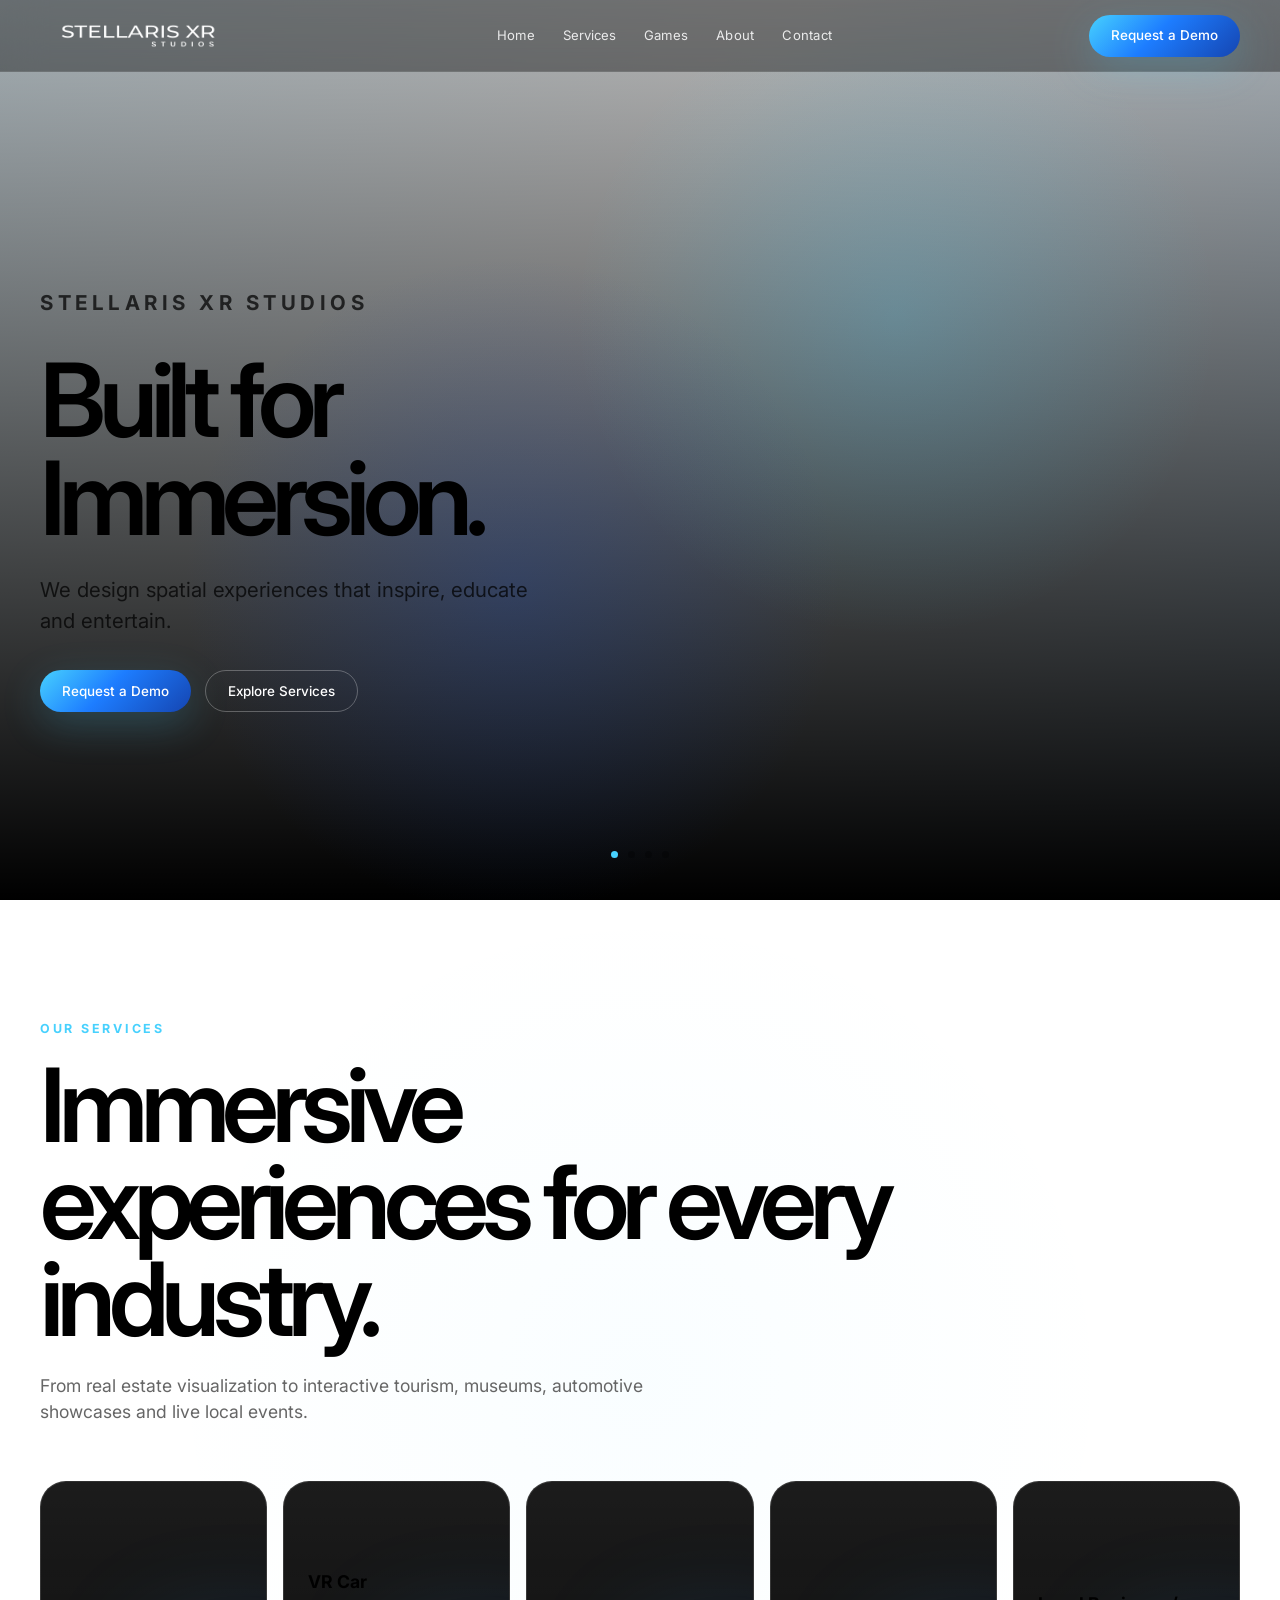
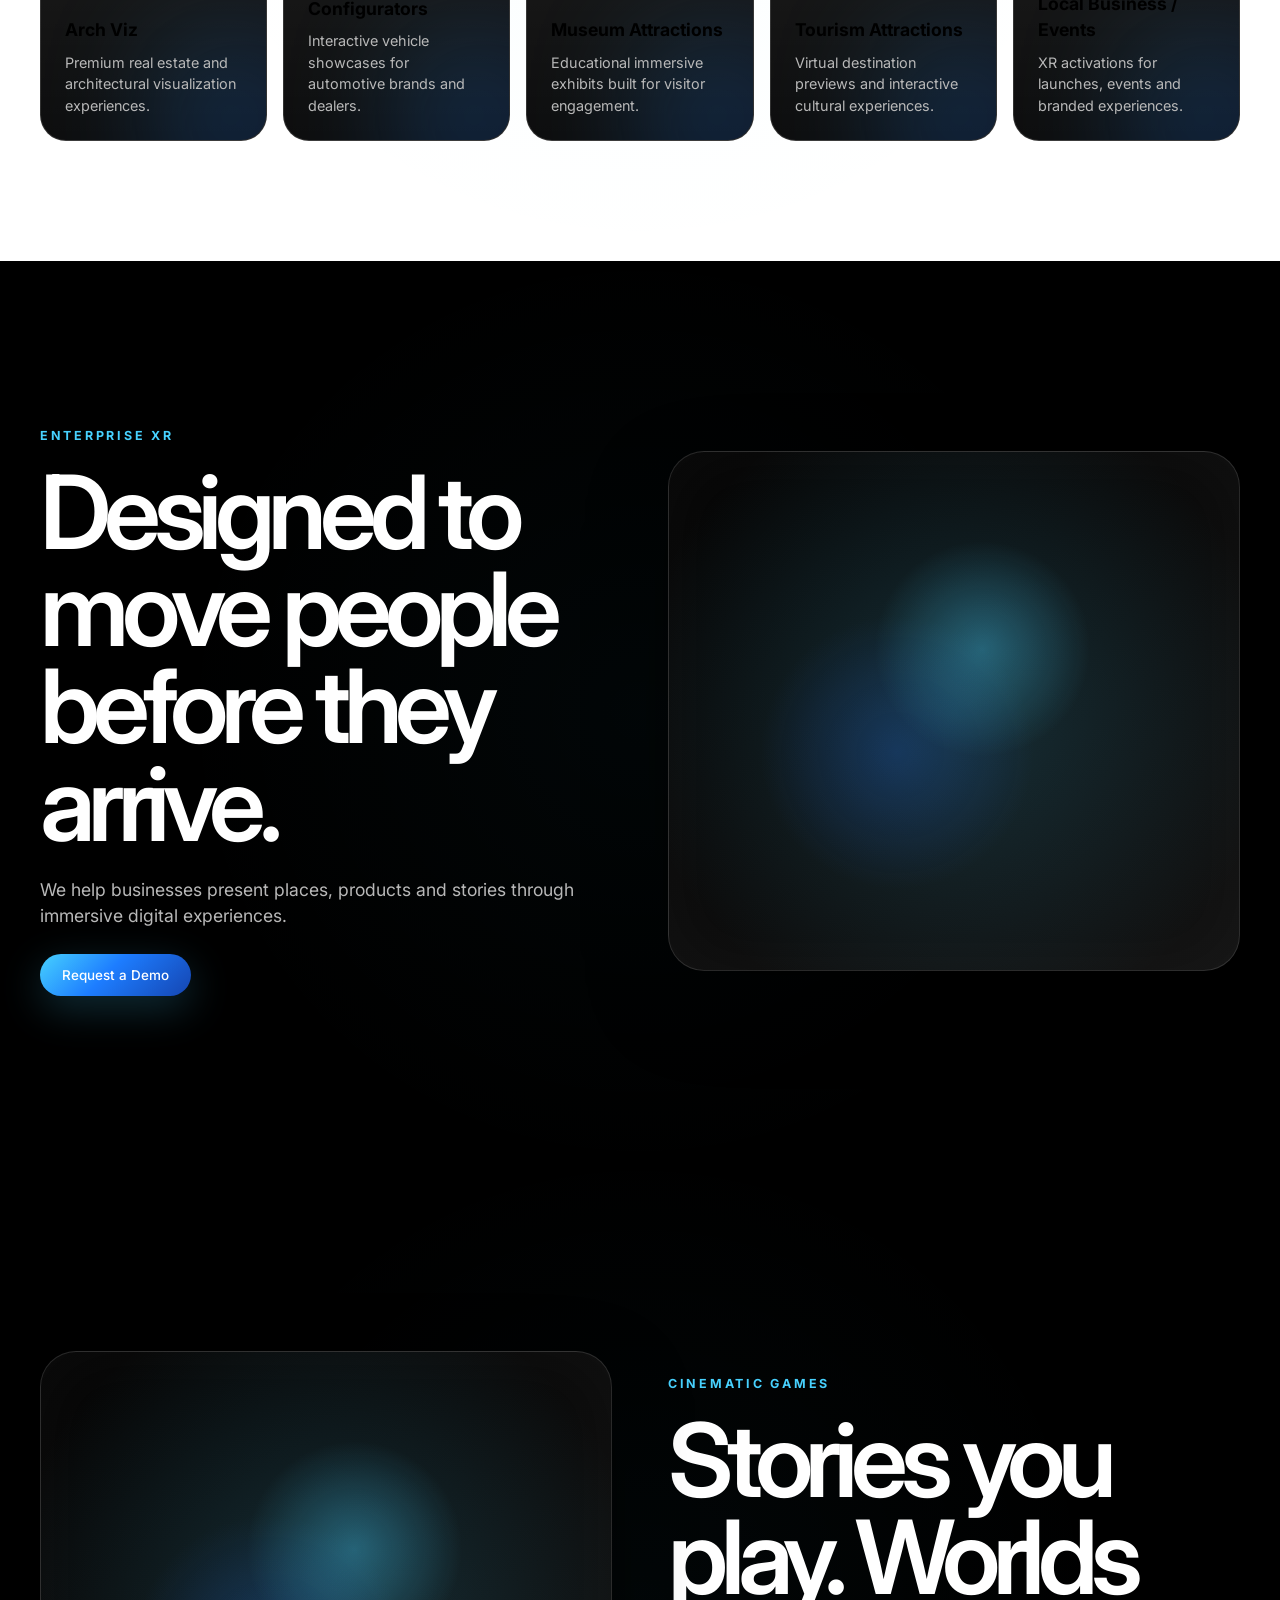
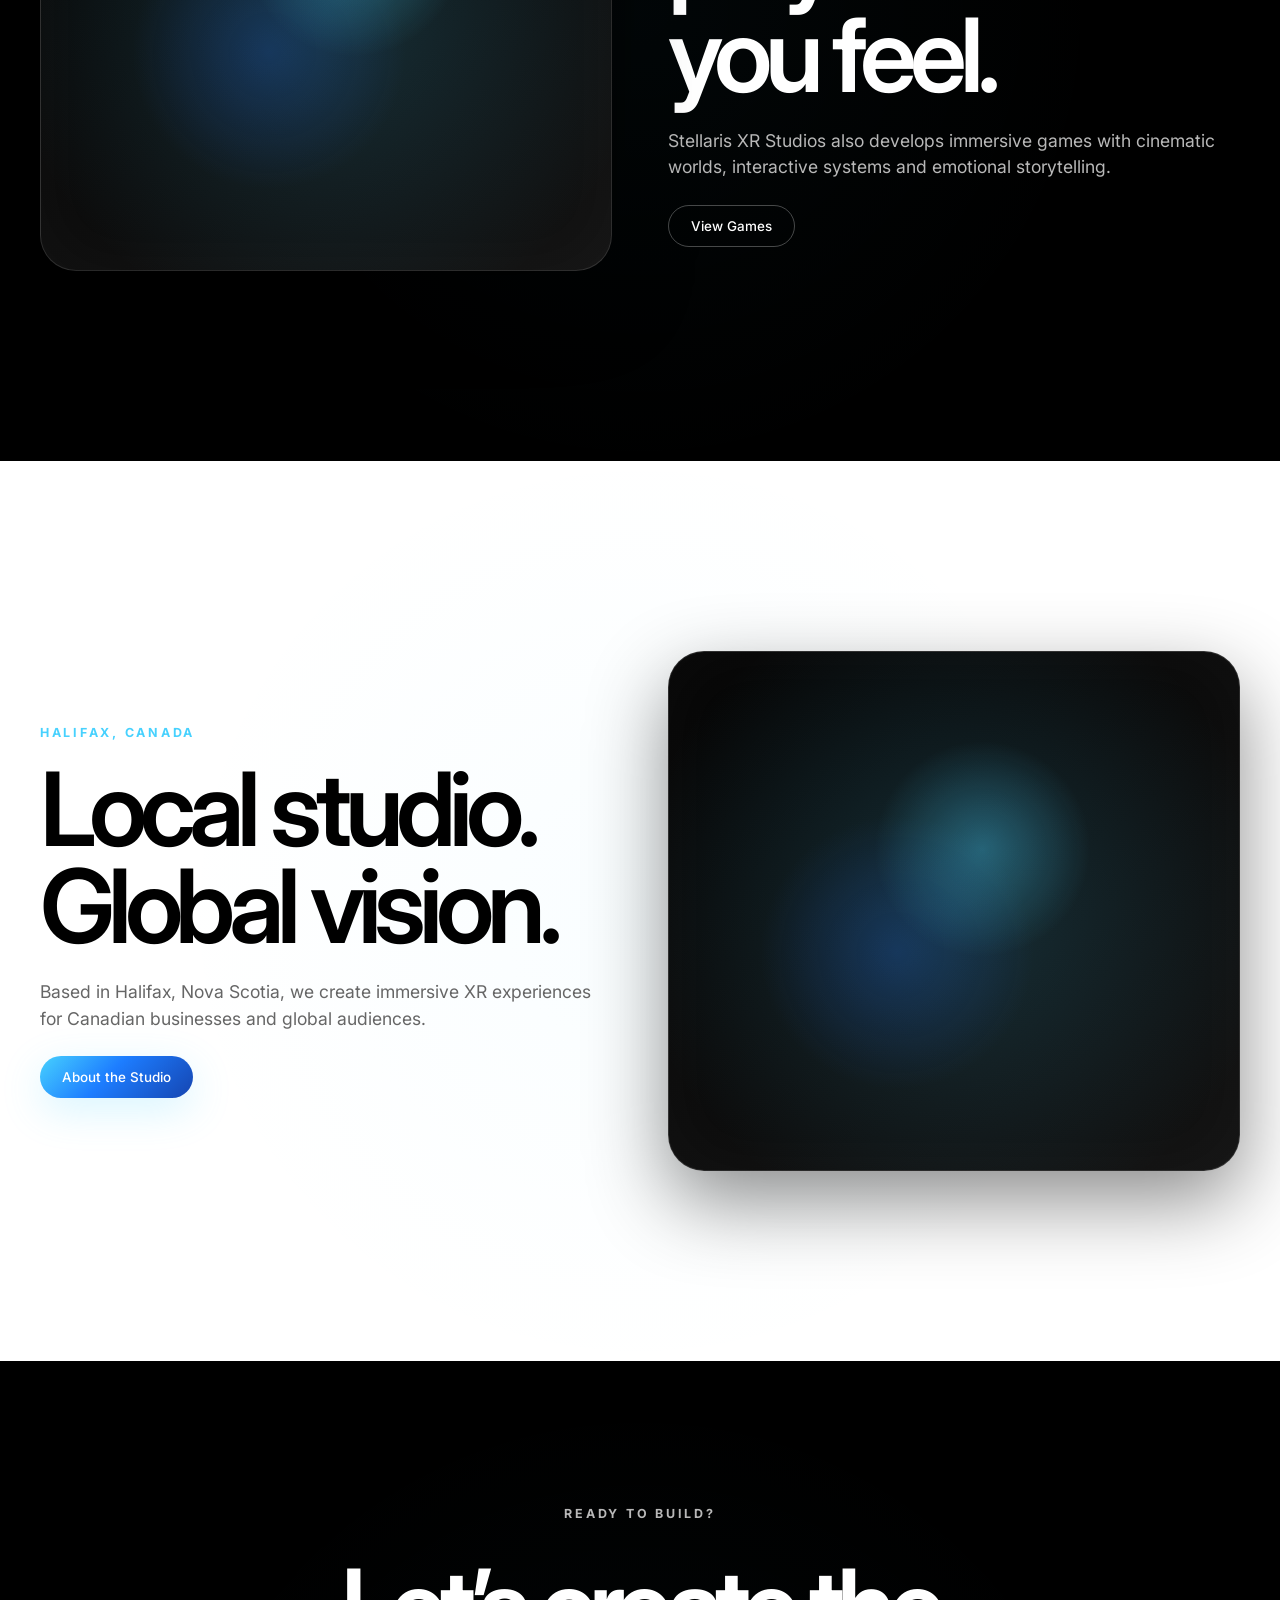
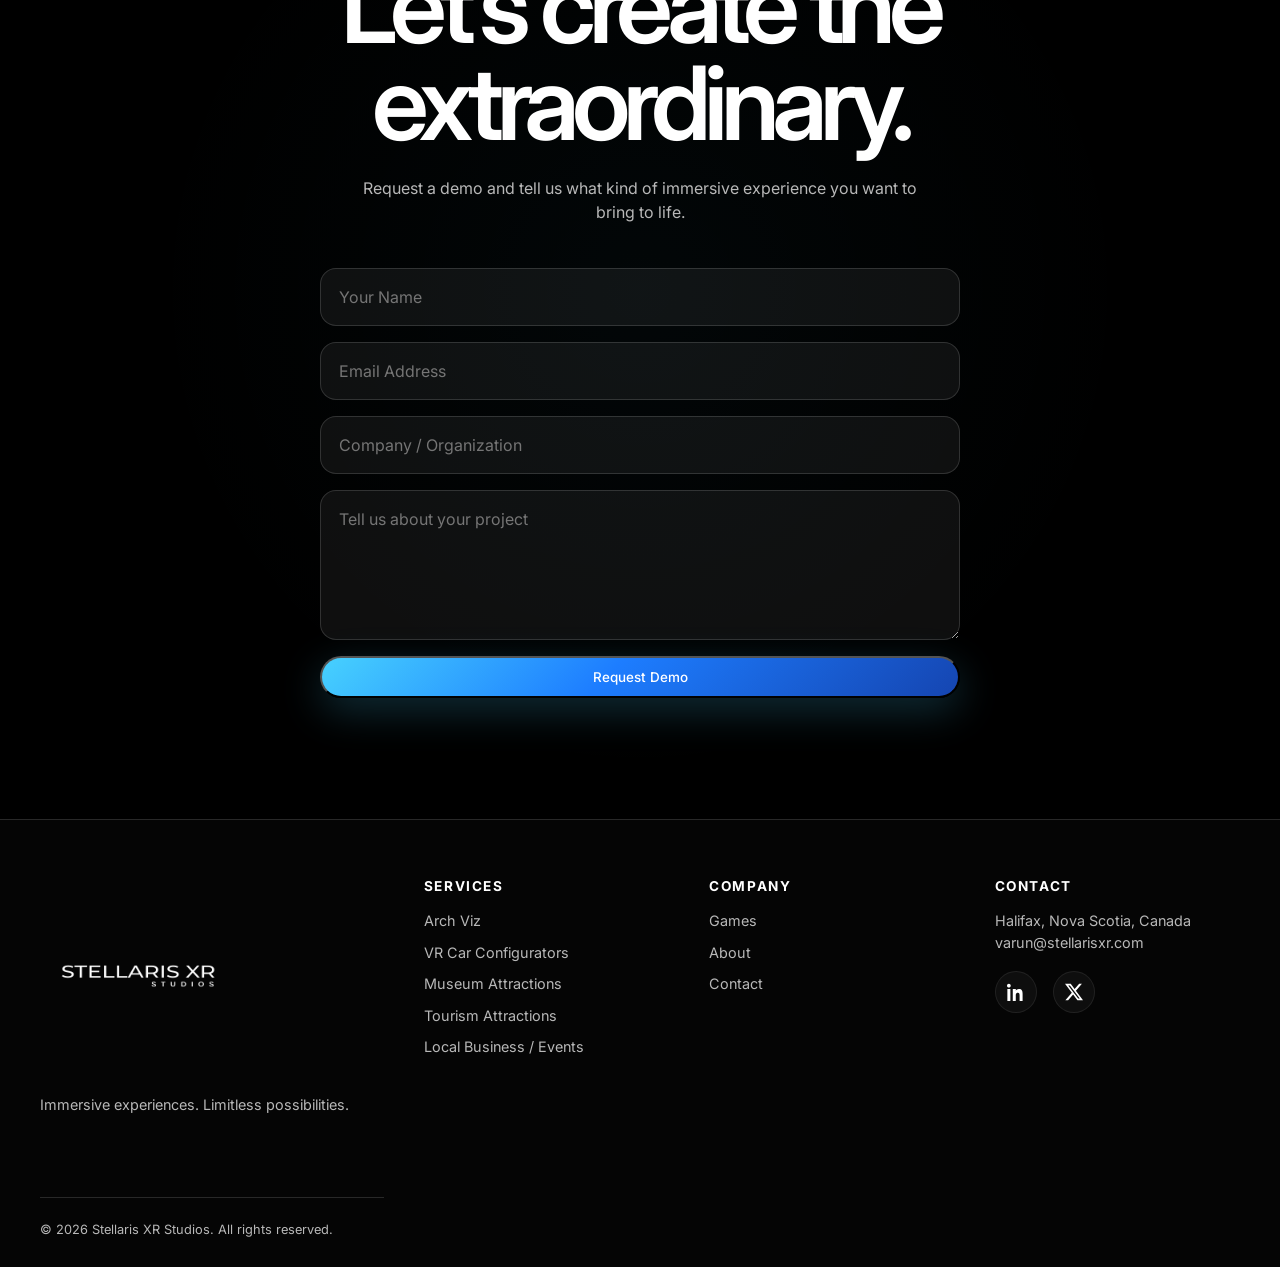
==== index.html @ 23b5d188 "fix fotter and add images" ====
<!DOCTYPE html>
<html lang="en">

<head>
    <meta charset="UTF-8" />
    <meta name="viewport" content="width=device-width, initial-scale=1.0" />

    <!-- PRIMARY SEO -->
    <title>Stellaris XR Studios | XR, VR Apps & Games in Halifax, Canada</title>

    <meta name="description"
        content="Stellaris XR Studios creates premium XR experiences, VR apps, immersive business solutions and cinematic games from Halifax, Nova Scotia, Canada." />

    <meta name="keywords"
        content="XR Studio Halifax, VR Development Canada, Arch Viz Halifax, VR Car Configurator, Museum XR, Tourism VR, Immersive Experiences Canada, Game Studio Halifax" />

    <meta name="author" content="Stellaris XR Studios" />
    <meta name="robots" content="index, follow" />
    <meta name="theme-color" content="#000000" />

    <!-- CANONICAL -->
    <link rel="canonical" href="https://stellarisxr.com/" />

    <!-- FAVICONS -->
    <link rel="icon" type="image/png" href="assets/favicon.png" />
    <link rel="apple-touch-icon" href="assets/apple-touch-icon.png" />

    <!-- OPEN GRAPH -->
    <meta property="og:type" content="website" />
    <meta property="og:title" content="Stellaris XR Studios" />
    <meta property="og:description"
        content="Immersive XR experiences, VR applications and cinematic games from Halifax, Canada." />
    <meta property="og:url" content="https://stellarisxr.com/" />
    <meta property="og:image" content="https://stellarisxr.com/assets/og-image.jpg" />

    <!-- TWITTER -->
    <meta name="twitter:card" content="summary_large_image" />
    <meta name="twitter:title" content="Stellaris XR Studios" />
    <meta name="twitter:description" content="Premium XR experiences, immersive business solutions and games." />
    <meta name="twitter:image" content="https://stellarisxr.com/assets/og-image.jpg" />

    <!-- PERFORMANCE -->
    <link rel="preconnect" href="https://fonts.googleapis.com" />
    <link rel="preconnect" href="https://fonts.gstatic.com" crossorigin />

    <!-- FONT -->
    <link href="https://fonts.googleapis.com/css2?family=Inter:wght@300;400;500;600;700&display=swap"
        rel="stylesheet" />

    <!-- CSS -->
    <link rel="stylesheet" href="styles.css" />

    <!-- STRUCTURED DATA -->
    <script type="application/ld+json">
  {
    "@context": "https://schema.org",
    "@type": "Organization",
    "name": "Stellaris XR Studios",
    "url": "https://stellarisxr.com",
    "logo": "https://stellarisxr.com/assets/logo-white.png",
    "description": "XR studio creating immersive VR experiences, business applications and games.",
    "address": {
      "@type": "PostalAddress",
      "addressLocality": "Halifax",
      "addressRegion": "Nova Scotia",
      "addressCountry": "Canada"
    },
    "sameAs": [
      "https://www.linkedin.com/",
      "https://www.instagram.com/",
      "https://twitter.com/"
    ]
  }
  </script>
</head>

<body>

    <div class="preloader">

        <div class="preloader-logo">
            <img src="assets/sxr-mark-gradient.png" alt="Stellaris XR Studios" loading="lazy" />
        </div>

    </div>

    <header class="site-header">
        <nav class="nav">
            <a href="index.html" class="logo">
                <img src="assets/stellaris-wordmark-white.png" alt="Stellaris XR Studios Logo" loading="lazy" />
            </a>

            <div class="nav-links">
                <a href="index.html">Home</a>

                <div class="dropdown">
                    <button class="dropdown-toggle">Services</button>
                    <div class="dropdown-menu">
                        <a href="arch-viz.html">Arch Viz</a>
                        <a href="vr-car-configurators.html">VR Car Configurators</a>
                        <a href="museum-attractions.html">Museum Attractions</a>
                        <a href="tourism-attractions.html">Tourism Attractions</a>
                        <a href="local-business-events.html">Local Business / Events</a>
                    </div>
                </div>

                <a href="games.html">Games</a>
                <a href="about.html">About</a>
                <a href="contact.html">Contact</a>
            </div>

            <a href="contact.html" class="nav-cta">Request a Demo</a>

            <button class="mobile-menu-button">☰</button>
        </nav>
    </header>

    <div class="mobile-menu">

        <button class="mobile-close">×</button>

        <a href="index.html">Home</a>
        <a href="arch-viz.html">Arch Viz</a>
        <a href="vr-car-configurators.html">VR Car Configurators</a>
        <a href="museum-attractions.html">Museum Attractions</a>
        <a href="tourism-attractions.html">Tourism Attractions</a>
        <a href="local-business-events.html">Local Business / Events</a>
        <a href="games.html">Games</a>
        <a href="about.html">About</a>
        <a href="contact.html">Contact</a>

    </div>


    <main>

        <section class="hero">
            <div class="hero-bg"></div>

            <div class="hero-content">
                <p class="eyebrow">Stellaris XR Studios</p>
                <h1 class="hero-title">Built for<br>Immersion.</h1>
                <p class="hero-text">
                    We design spatial experiences that inspire, educate and entertain.
                </p>

                <div class="hero-actions">
                    <a href="contact.html" class="btn-primary">Request a Demo</a>
                    <a href="#services" class="btn-secondary">Explore Services</a>
                </div>
            </div>

            <div class="showcase-dots">
                <span class="active"></span>
                <span></span>
                <span></span>
                <span></span>
            </div>
        </section>

        <section id="services" class="section light">
            <div class="section-inner fade-in">
                <p class="eyebrow">Our Services</p>
                <h2 class="section-title">Immersive experiences for every industry.</h2>
                <p class="section-subtitle">
                    From real estate visualization to interactive tourism, museums, automotive showcases and live local
                    events.
                </p>

                <div class="services-grid">
                    <a href="arch-viz.html" class="service-card">
                        <h3>Arch Viz</h3>
                        <p>Premium real estate and architectural visualization experiences.</p>
                    </a>

                    <a href="vr-car-configurators.html" class="service-card">
                        <h3>VR Car Configurators</h3>
                        <p>Interactive vehicle showcases for automotive brands and dealers.</p>
                    </a>

                    <a href="museum-attractions.html" class="service-card">
                        <h3>Museum Attractions</h3>
                        <p>Educational immersive exhibits built for visitor engagement.</p>
                    </a>

                    <a href="tourism-attractions.html" class="service-card">
                        <h3>Tourism Attractions</h3>
                        <p>Virtual destination previews and interactive cultural experiences.</p>
                    </a>

                    <a href="local-business-events.html" class="service-card">
                        <h3>Local Business / Events</h3>
                        <p>XR activations for launches, events and branded experiences.</p>
                    </a>
                </div>
            </div>
        </section>

        <section class="section dark">
            <div class="section-inner feature-panel fade-in">
                <div>
                    <p class="eyebrow">Enterprise XR</p>
                    <h2 class="section-title">Designed to move people before they arrive.</h2>
                    <p class="section-subtitle">
                        We help businesses present places, products and stories through immersive digital experiences.
                    </p>
                    <br />
                    <a href="contact.html" class="btn-primary">Request a Demo</a>
                </div>

                <div class="visual-card"></div>
            </div>
        </section>

        <section class="section dark games-section">
            <div class="section-inner feature-panel fade-in">
                <div class="visual-card"></div>

                <div>
                    <p class="eyebrow">Cinematic Games</p>
                    <h2 class="section-title">Stories you play. Worlds you feel.</h2>
                    <p class="section-subtitle">
                        Stellaris XR Studios also develops immersive games with cinematic worlds, interactive systems
                        and emotional storytelling.
                    </p>
                    <br />
                    <a href="games.html" class="btn-secondary">View Games</a>
                </div>
            </div>
        </section>

        <section class="section light">
            <div class="section-inner feature-panel fade-in">
                <div>
                    <p class="eyebrow">Halifax, Canada</p>
                    <h2 class="section-title">Local studio. Global vision.</h2>
                    <p class="section-subtitle">
                        Based in Halifax, Nova Scotia, we create immersive XR experiences for Canadian businesses and
                        global audiences.
                    </p>
                    <br />
                    <a href="about.html" class="btn-primary">About the Studio</a>
                </div>

                <div class="visual-card"></div>
            </div>
        </section>

        <section class="section dark cta-section">
            <div class="section-inner fade-in">
                <p class="eyebrow">Ready to build?</p>
                <h2 class="section-title">Let’s create the extraordinary.</h2>
                <p>
                    Request a demo and tell us what kind of immersive experience you want to bring to life.
                </p>

                <form class="contact-form">
                    <input type="text" name="name" autocomplete="name" placeholder="Your Name" required />
                    <input type="email" name="email" autocomplete="email" placeholder="Email Address" required />
                    <input type="text" name="company" autocomplete="organization"
                        placeholder="Company / Organization" />

                    <input type="hidden" name="service" value="Homepage Demo Request" />

                    <textarea name="message" placeholder="Tell us about your project" required></textarea>

                    <input type="text" name="website" tabindex="-1" autocomplete="off" style="display:none;" />

                    <button type="submit" class="btn-primary">Request Demo</button>
                </form>
            </div>
        </section>

    </main>

    <footer class="footer">
        <div class="footer-inner">
            <div>
                <img src="assets/stellaris-wordmark-white.png" alt="Stellaris XR Studios" loading="lazy" />
                <p>Immersive experiences. Limitless possibilities.</p>
            </div>

            <div>
                <h4>Services</h4>
                <div class="footer-links">
                    <a href="arch-viz.html">Arch Viz</a>
                    <a href="vr-car-configurators.html">VR Car Configurators</a>
                    <a href="museum-attractions.html">Museum Attractions</a>
                    <a href="tourism-attractions.html">Tourism Attractions</a>
                    <a href="local-business-events.html">Local Business / Events</a>
                </div>
            </div>

            <div>
                <h4>Company</h4>
                <div class="footer-links">
                    <a href="games.html">Games</a>
                    <a href="about.html">About</a>
                    <a href="contact.html">Contact</a>
                </div>
            </div>

            <div>
                <h4>Contact</h4>
                <p>Halifax, Nova Scotia, Canada</p>
                <p>varun@stellarisxr.com</p>
                <div class="social-links">

                    <a href="https://www.linkedin.com/company/stellaris-xr-studios/" target="_blank"
                        rel="noopener noreferrer" aria-label="LinkedIn">

                        <svg xmlns="http://www.w3.org/2000/svg" width="20" height="20" viewBox="0 0 24 24"
                            fill="currentColor">
                            <path
                                d="M4.98 3.5C4.98 4.88 3.86 6 2.48 6S0 4.88 0 3.5 1.12 1 2.5 1 5 2.12 5 3.5zM.5 8h4V24h-4V8zm7.5 0h3.8v2.2h.1c.5-1 1.8-2.2 3.9-2.2 4.2 0 5 2.8 5 6.4V24h-4v-7.1c0-1.7 0-3.9-2.4-3.9s-2.7 1.9-2.7 3.8V24h-4V8z" />
                        </svg>

                    </a>

                    <a href="https://x.com/StellarisXR" target="_blank" rel="noopener noreferrer"
                        aria-label="Twitter X">

                        <svg xmlns="http://www.w3.org/2000/svg" width="20" height="20" viewBox="0 0 24 24"
                            fill="currentColor">
                            <path
                                d="M18.901 1.153h3.68l-8.04 9.19L24 22.847h-7.406l-5.8-7.584-6.64 7.584H.474l8.6-9.83L0 1.153h7.594l5.243 6.932L18.901 1.153zm-1.292 19.39h2.039L6.486 3.348H4.298L17.609 20.544z" />
                        </svg>

                    </a>

                </div>
            </div>

            <div class="footer-bottom">
                © 2026 Stellaris XR Studios. All rights reserved.
            </div>
    </footer>

    <script src="script.js"></script>
</body>

</html>
---- styles.css ----
:root {
    --black: #000000;
    --white: #ffffff;
    --cyan: #47d1fe;
    --blue: #1545b1;
    --text-dark: #111111;
    --text-light: #f5f5f5;
    --muted-dark: #666666;
    --muted-light: #b8b8b8;
    --glass-dark: rgba(0, 0, 0, 0.42);
    --glass-light: rgba(255, 255, 255, 0.72);
    --border-dark: rgba(255, 255, 255, 0.14);
    --border-light: rgba(0, 0, 0, 0.12);
    --gradient: linear-gradient(135deg, #47d1fe 0%, #1d7dff 45%, #1545b1 100%);
    --max-width: 1200px;
    --nav-height: 72px;
    --ease: cubic-bezier(0.22, 1, 0.36, 1);
}

* {
    box-sizing: border-box;
    margin: 0;
    padding: 0;
}

html {
    scroll-behavior: smooth;
}

body {
    font-family: Inter, -apple-system, BlinkMacSystemFont, "Segoe UI", sans-serif;
    background: var(--black);
    color: var(--white);
    line-height: 1.5;
    overflow-x: hidden;
}

img,
video {
    max-width: 100%;
    display: block;
}

a {
    color: inherit;
    text-decoration: none;
}

button,
input,
textarea {
    font: inherit;
}

.site-header {
    position: fixed;
    inset: 0 0 auto 0;
    height: var(--nav-height);
    z-index: 1000;
    display: flex;
    align-items: center;
    backdrop-filter: blur(20px);
    background: rgba(0, 0, 0, 0.38);
    border-bottom: 1px solid rgba(255, 255, 255, 0.08);
    color: #ffffff;
}

.nav {
    width: min(100% - 48px, var(--max-width));
    margin: 0 auto;
    display: flex;
    align-items: center;
    justify-content: space-between;
}

.logo img {
    height: 200px;
    width: auto;
}

.nav-links {
    display: flex;
    align-items: center;
    gap: 28px;
    font-size: 0.82rem;
    letter-spacing: 0.02em;
}

.nav-links a,
.dropdown-toggle {
    opacity: 0.86;
    transition: opacity 0.25s var(--ease), color 0.25s var(--ease);
}

.nav-links a:hover,
.dropdown-toggle:hover {
    opacity: 1;
    color: var(--cyan);
}

.dropdown {
    position: relative;
}

.dropdown-toggle {
    background: none;
    border: 0;
    color: inherit;
    cursor: pointer;
}

.dropdown-menu {
    position: absolute;
    top: calc(100% + 10px);
    left: 50%;
    transform: translateX(-50%) translateY(8px);
    width: 240px;
    padding: 14px;
    border-radius: 18px;
    background: rgba(10, 10, 10, 0.82);
    border: 1px solid var(--border-dark);
    backdrop-filter: blur(24px);
    opacity: 0;
    pointer-events: none;
    transition: all 0.25s var(--ease);
    z-index: 1000;
}

.dropdown::after {
    content: "";
    position: absolute;
    left: 0;
    top: 100%;
    width: 100%;
    height: 18px;
}

.dropdown:hover .dropdown-menu {
    opacity: 1;
    pointer-events: auto;
    transform: translateX(-50%) translateY(0);
}

.dropdown-menu a {
    display: block;
    padding: 11px 12px;
    border-radius: 12px;
    color: var(--text-light);
}

.dropdown-menu a:hover {
    background: rgba(71, 209, 254, 0.12);
}

.nav-cta,
.btn-primary,
.btn-secondary {
    display: inline-flex;
    align-items: center;
    justify-content: center;
    min-height: 42px;
    padding: 0 22px;
    border-radius: 999px;
    font-size: 0.84rem;
    font-weight: 500;
    transition: transform 0.25s var(--ease), background 0.25s var(--ease);
}

.nav-cta,
.btn-primary {
    background: var(--gradient);
    color: var(--white);
    box-shadow: 0 12px 40px rgba(71, 209, 254, 0.22);
}

.btn-secondary {
    color: var(--white);
    border: 1px solid rgba(255, 255, 255, 0.28);
}

.nav-cta:hover,
.btn-primary:hover,
.btn-secondary:hover {
    transform: translateY(-2px);
}

.hero {
    min-height: 100vh;
    position: relative;
    display: grid;
    place-items: center;
    overflow: hidden;
    padding: calc(var(--nav-height) + 64px) 24px 64px;
}

.hero::before {
    content: "";
    position: absolute;
    inset: 0;
    background:
        radial-gradient(circle at 70% 35%, rgba(71, 209, 254, 0.22), transparent 30%),
        radial-gradient(circle at 40% 65%, rgba(21, 69, 177, 0.28), transparent 34%),
        linear-gradient(to bottom, rgba(0, 0, 0, 0.22), #000);
    z-index: 1;
}

.hero-bg {
    position: absolute;
    inset: 0;
    background: linear-gradient(120deg, #eaf8ff 0%, #ffffff 45%, #dbefff 100%);
    opacity: 0.92;
}

.hero-content {
    position: relative;
    z-index: 2;
    width: min(100%, var(--max-width));
    color: var(--black);
}

.eyebrow {
    font-size: 0.78rem;
    text-transform: uppercase;
    letter-spacing: 0.22em;
    color: var(--cyan);
    margin-bottom: 18px;
    font-weight: 700;
}

.hero h1,
.section-title {
    font-size: clamp(3.2rem, 8vw, 7.8rem);
    line-height: 0.95;
    letter-spacing: -0.07em;
    font-weight: 600;
    max-width: 850px;
}

.hero p {
    max-width: 500px;
    margin: 28px 0 34px;
    font-size: clamp(1rem, 1.6vw, 1.28rem);
    color: rgba(0, 0, 0, 0.72);
}

.hero-actions {
    display: flex;
    gap: 14px;
    flex-wrap: wrap;
}

.showcase-dots {
    position: absolute;
    z-index: 3;
    bottom: 42px;
    left: 50%;
    transform: translateX(-50%);
    display: flex;
    gap: 10px;
}

.showcase-dots span {
    width: 7px;
    height: 7px;
    border-radius: 50%;
    background: rgba(0, 0, 0, 0.28);
}

.showcase-dots span.active {
    background: var(--cyan);
}

.section {
    min-height: 100vh;
    padding: 120px 24px;
    display: flex;
    align-items: center;
}

.section-inner {
    width: min(100%, var(--max-width));
    margin: 0 auto;
}

.section.light {
    background: var(--white);
    color: var(--black);
}

.section.dark {
    background: var(--black);
    color: var(--white);
}

.section-subtitle {
    max-width: 620px;
    margin-top: 24px;
    color: var(--muted-light);
    font-size: 1.1rem;
}

.light .section-subtitle {
    color: var(--muted-dark);
}

.services-grid {
    margin-top: 56px;
    display: grid;
    grid-template-columns: repeat(5, 1fr);
    gap: 16px;
}

.service-card {
    min-height: 260px;
    padding: 24px;
    border-radius: 26px;
    background:
        linear-gradient(to bottom, rgba(255, 255, 255, 0.08), rgba(255, 255, 255, 0.02)),
        #090909;
    border: 1px solid var(--border-dark);
    display: flex;
    flex-direction: column;
    justify-content: flex-end;
    overflow: hidden;
    position: relative;
    transition: transform 0.35s var(--ease), border-color 0.35s var(--ease);
}

.service-card::before {
    content: "";
    position: absolute;
    inset: auto -30% -30% auto;
    width: 180px;
    height: 180px;
    background: var(--gradient);
    filter: blur(60px);
    opacity: 0.22;
}

.service-card:hover {
    transform: translateY(-8px);
    border-color: rgba(71, 209, 254, 0.45);
}

.service-card h3 {
    position: relative;
    font-size: 1.1rem;
    margin-bottom: 8px;
}

.service-card p {
    position: relative;
    color: var(--muted-light);
    font-size: 0.9rem;
}

.feature-panel {
    display: grid;
    grid-template-columns: 1fr 1fr;
    gap: 56px;
    align-items: center;
}

.visual-card {
    min-height: 520px;
    border-radius: 36px;

    background:
        radial-gradient(circle at 55% 38%,
            rgba(71, 209, 254, 0.35),
            transparent 24%),

        radial-gradient(circle at 40% 58%,
            rgba(21, 69, 177, 0.32),
            transparent 30%),

        linear-gradient(145deg,
            #050505,
            #121212);

    border: 1px solid var(--border-dark);

    box-shadow:
        inset 0 0 80px rgba(255, 255, 255, 0.03),
        0 30px 80px rgba(0, 0, 0, 0.45);

    transition:
        transform 0.8s var(--ease),
        box-shadow 0.8s var(--ease);

    position: relative;
    overflow: hidden;
}

.visual-card::before {
    content: "";

    position: absolute;
    inset: -20%;

    background:
        radial-gradient(circle,
            rgba(71, 209, 254, 0.18),
            transparent 60%);

    animation: ambientMove 10s linear infinite;
}

.games-section {
    background:
        linear-gradient(to bottom, rgba(0, 0, 0, 0.22), #000),
        radial-gradient(circle at 70% 40%, rgba(21, 69, 177, 0.32), transparent 34%);
}

.cta-section {
    text-align: center;
    min-height: 70vh;
}

.cta-section .section-title {
    margin: 0 auto;
}

.cta-section p {
    max-width: 560px;
    margin: 24px auto 34px;
    color: var(--muted-light);
}

.contact-form {
    margin-top: 44px;
    display: grid;
    gap: 16px;
    max-width: 640px;
    margin-inline: auto;
}

.contact-form input,
.contact-form textarea {
    width: 100%;
    padding: 16px 18px;
    border-radius: 16px;
    border: 1px solid var(--border-dark);
    background: rgba(255, 255, 255, 0.06);
    color: var(--white);
    outline: none;
}

.contact-form textarea {
    min-height: 150px;
    resize: vertical;
}

.contact-form input:focus,
.contact-form textarea:focus {
    border-color: var(--cyan);
}

.footer {
    padding: 56px 24px 28px;
    background: #050505;
    color: var(--white);
    border-top: 1px solid var(--border-dark);
}

.footer-inner {
    width: min(100%, var(--max-width));
    margin: 0 auto;
    display: grid;
    grid-template-columns: 1.4fr repeat(3, 1fr);
    gap: 40px;
}

.footer img {
    height: 200px;
    margin-bottom: 18px;
}

.footer p,
.footer a {
    color: var(--muted-light);
    font-size: 0.9rem;
}

.footer h4 {
    margin-bottom: 14px;
    font-size: 0.85rem;
    text-transform: uppercase;
    letter-spacing: 0.12em;
}

.footer-links {
    display: grid;
    gap: 10px;
}

.footer-bottom {
    width: min(100%, var(--max-width));
    margin: 42px auto 0;
    padding-top: 22px;
    border-top: 1px solid var(--border-dark);
    color: var(--muted-light);
    font-size: 0.8rem;
}

.mobile-menu-button {
    display: none;
    background: none;
    border: 0;
    color: inherit;
    font-size: 1.6rem;
}

.mobile-menu {
    position: fixed;
    inset: 0;
    background: rgba(0, 0, 0, 0.96);
    backdrop-filter: blur(24px);
    z-index: 999;
    display: flex;
    flex-direction: column;
    justify-content: center;
    align-items: center;
    gap: 28px;
    opacity: 0;
    pointer-events: none;
    transition:
        opacity 0.35s var(--ease),
        transform 0.35s var(--ease);

    transform: translateY(-10px);
}

.mobile-menu.active {
    opacity: 1;
    pointer-events: auto;
    transform: translateY(0);
}

.mobile-menu a {
    font-size: 1.5rem;
    font-weight: 500;
    color: var(--white);
    transition: color 0.25s var(--ease);
}

.mobile-menu a:hover {
    color: var(--cyan);
}

.mobile-close {
    position: absolute;
    top: 26px;
    right: 26px;
    background: none;
    border: 0;
    color: white;
    font-size: 2rem;
    cursor: pointer;
}


@media (max-width: 980px) {

    .nav-links,
    .nav-cta {
        display: none;
    }

    .mobile-menu-button {
        display: block;
    }

    .hero-content {
        text-align: center;
    }

    .hero p {
        margin-inline: auto;
    }

    .hero-actions {
        justify-content: center;
    }

    .services-grid {
        grid-template-columns: repeat(2, 1fr);
    }

    .feature-panel {
        grid-template-columns: 1fr;
    }

    .visual-card {
        min-height: 360px;
    }

    .footer-inner {
        grid-template-columns: 1fr 1fr;
    }
}

@media (max-width: 640px) {
    .nav {
        width: min(100% - 28px, var(--max-width));
    }

    .hero,
    .section {
        padding-inline: 18px;
    }

    .hero h1,
    .section-title {
        font-size: clamp(3rem, 16vw, 5rem);
    }

    .services-grid {
        grid-template-columns: 1fr;
    }

    .service-card {
        min-height: 220px;
    }

    .footer-inner {
        grid-template-columns: 1fr;
    }
}

.contact-form select {
    width: 100%;
    padding: 16px 18px;
    border-radius: 16px;
    border: 1px solid var(--border-dark);
    background: rgba(255, 255, 255, 0.06);
    color: var(--white);
    outline: none;
    appearance: none;
    -webkit-appearance: none;
    -moz-appearance: none;
}

.contact-form select option {
    background: #111111;
    color: #ffffff;
}

.contact-form select:focus {
    border-color: var(--cyan);
}

.contact-form select {
    background-image:
        linear-gradient(45deg, transparent 50%, white 50%),
        linear-gradient(135deg, white 50%, transparent 50%);
    background-position:
        calc(100% - 22px) calc(50% - 3px),
        calc(100% - 16px) calc(50% - 3px);
    background-size: 6px 6px, 6px 6px;
    background-repeat: no-repeat;
}

.preloader {
    position: fixed;
    inset: 0;
    background: #000000;
    z-index: 99999;

    display: flex;
    align-items: center;
    justify-content: center;

    transition:
        opacity 0.8s var(--ease),
        visibility 0.8s var(--ease);
}

.preloader-logo {
    width: 120px;
    height: 120px;

    animation:
        logoFloat 2.4s ease-in-out infinite,
        logoGlow 3s ease-in-out infinite;
}

.preloader-logo img {
    width: 100%;
    height: 100%;
    object-fit: contain;
}

.preloader.hide {
    opacity: 0;
    visibility: hidden;
}

@keyframes logoFloat {

    0% {
        transform: translateY(0px);
    }

    50% {
        transform: translateY(-10px);
    }

    100% {
        transform: translateY(0px);
    }
}

@keyframes logoGlow {

    0% {
        filter:
            drop-shadow(0 0 0 rgba(71, 209, 254, 0));
    }

    50% {
        filter:
            drop-shadow(0 0 24px rgba(71, 209, 254, 0.45));
    }

    100% {
        filter:
            drop-shadow(0 0 0 rgba(71, 209, 254, 0));
    }
}

body {
    animation: pageFade 0.8s ease;
}

@keyframes pageFade {

    from {
        opacity: 0;
        transform: translateY(10px);
    }

    to {
        opacity: 1;
        transform: translateY(0);
    }
}

.fade-in {
    opacity: 0;
    transform: translateY(40px);
    transition:
        opacity 1s var(--ease),
        transform 1s var(--ease);
    will-change: opacity, transform;
}

.fade-in.visible {
    opacity: 1;
    transform: translateY(0);
}

.service-card {
    transition:
        transform 0.5s var(--ease),
        border-color 0.5s var(--ease),
        opacity 0.8s var(--ease);
}

@keyframes ambientMove {

    0% {
        transform: translateX(-10%) translateY(-10%);
    }

    50% {
        transform: translateX(10%) translateY(10%);
    }

    100% {
        transform: translateX(-10%) translateY(-10%);
    }
}

.section {
    position: relative;
    overflow: hidden;
}

.section::before {
    content: "";

    position: absolute;
    inset: 0;

    background:
        radial-gradient(circle at center,
            rgba(71, 209, 254, 0.03),
            transparent 60%);

    pointer-events: none;
}

body {
    -webkit-font-smoothing: antialiased;
    -moz-osx-font-smoothing: grayscale;
    text-rendering: optimizeLegibility;
}

.hero-content,
.service-card,
.visual-card,
.fade-in {
    transform: translateZ(0);
}

@media (prefers-reduced-motion: reduce) {

    *,
    *::before,
    *::after {
        animation: none !important;
        transition: none !important;
        scroll-behavior: auto !important;
    }

}

button,
a {
    touch-action: manipulation;
}

::-webkit-scrollbar {
    width: 10px;
}

::-webkit-scrollbar-track {
    background: #050505;
}

::-webkit-scrollbar-thumb {
    background: linear-gradient(to bottom,
            #47d1fe,
            #1545b1);

    border-radius: 999px;
}

.social-links {
    display: flex;
    align-items: center;
    gap: 16px;
    margin-top: 18px;
}

.social-links a {
    width: 42px;
    height: 42px;

    display: flex;
    align-items: center;
    justify-content: center;

    border-radius: 50%;

    background: rgba(255, 255, 255, 0.04);

    border: 1px solid rgba(255, 255, 255, 0.08);

    color: var(--white);

    transition:
        transform 0.3s var(--ease),
        background 0.3s var(--ease),
        border-color 0.3s var(--ease),
        color 0.3s var(--ease);
}

.social-links a:hover {
    transform: translateY(-3px);

    background: rgba(71, 209, 254, 0.12);

    border-color: rgba(71, 209, 254, 0.4);

    color: var(--cyan);

    box-shadow:
        0 10px 30px rgba(71, 209, 254, 0.16);
}

.social-links svg {
    width: 18px;
    height: 18px;
}
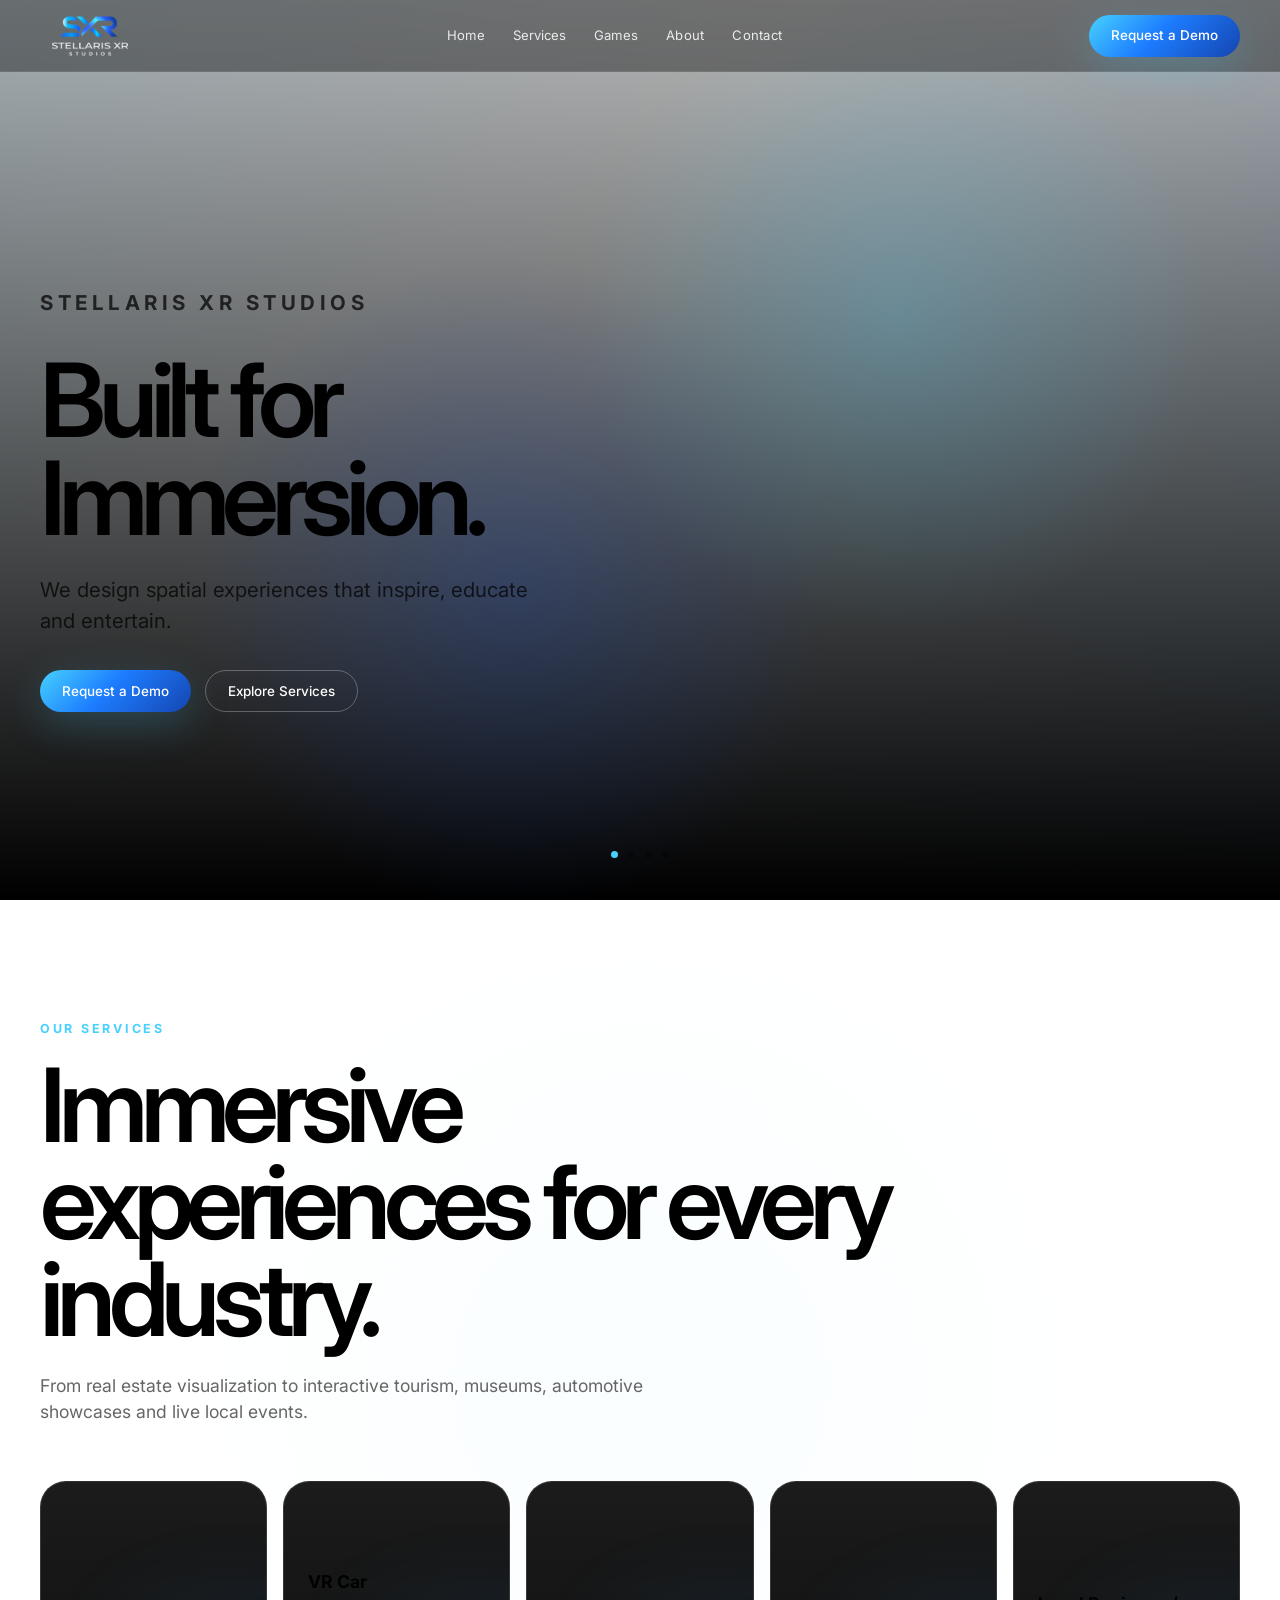
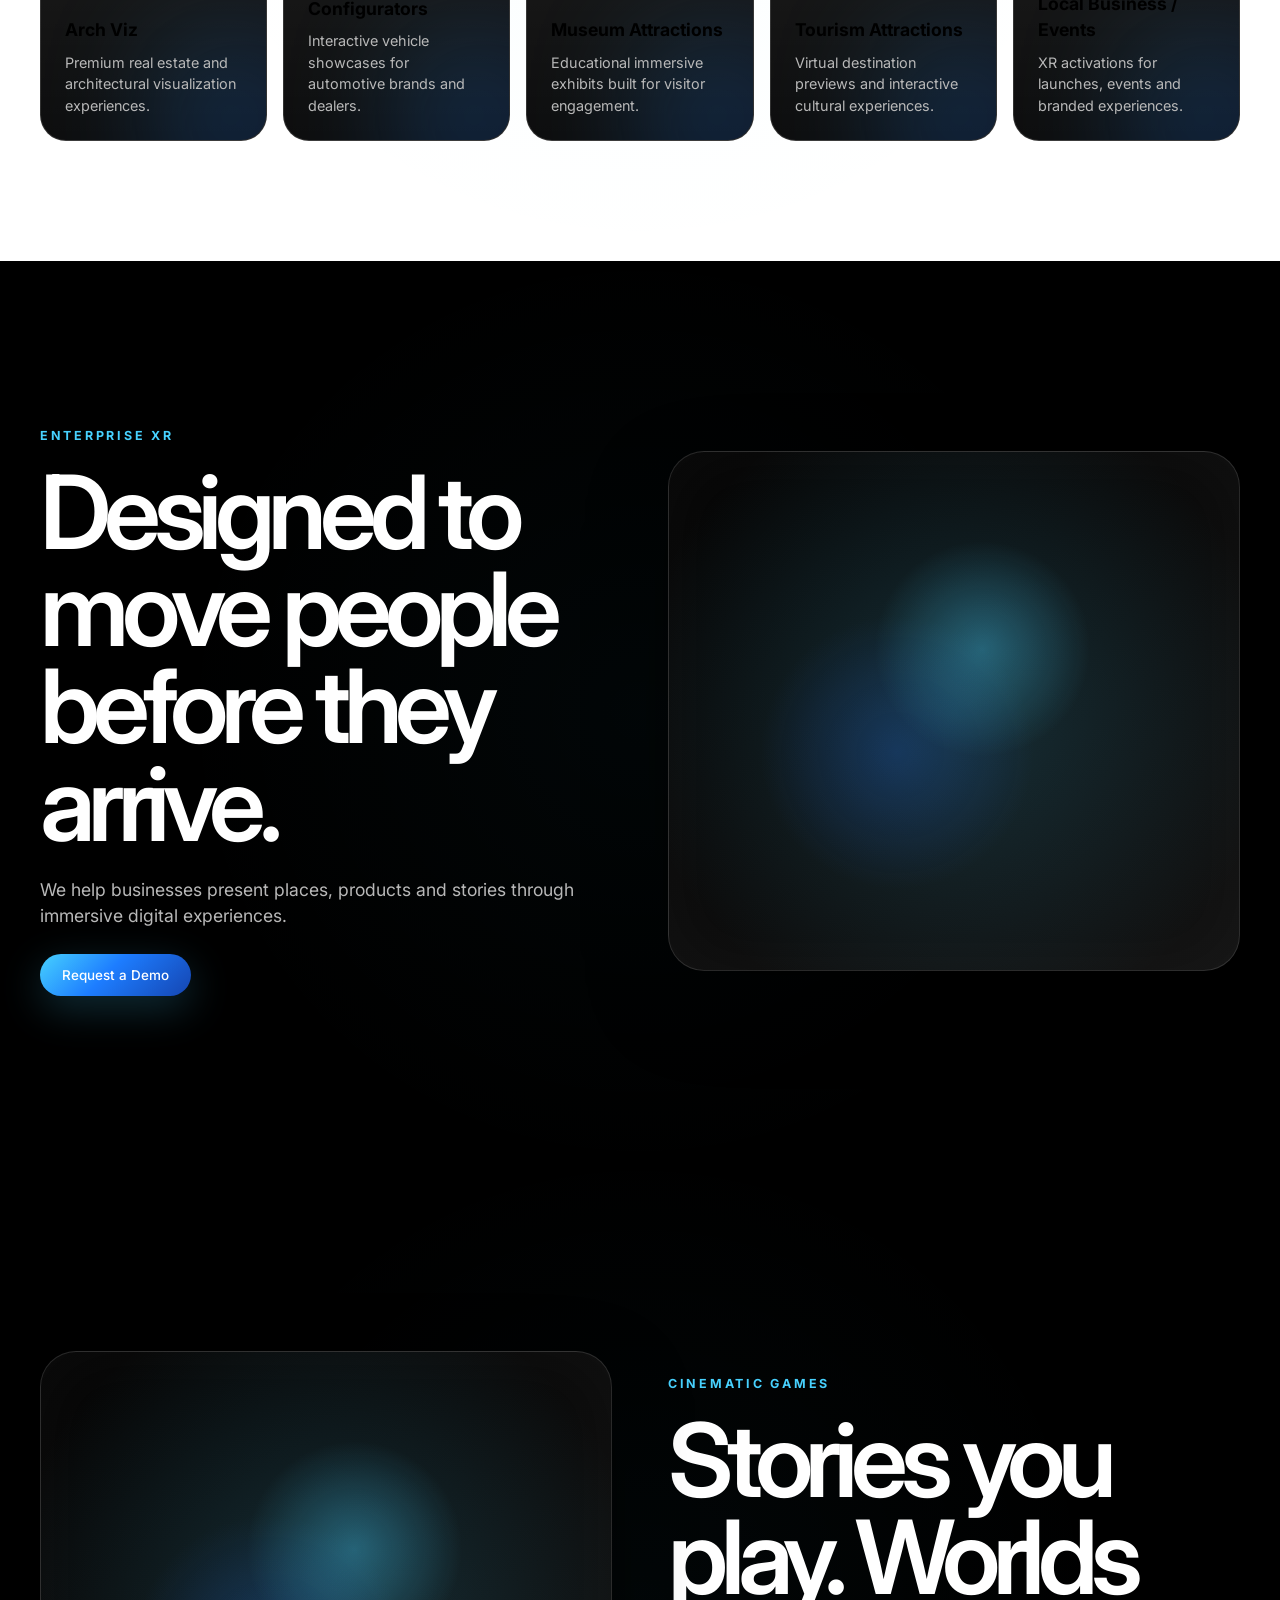
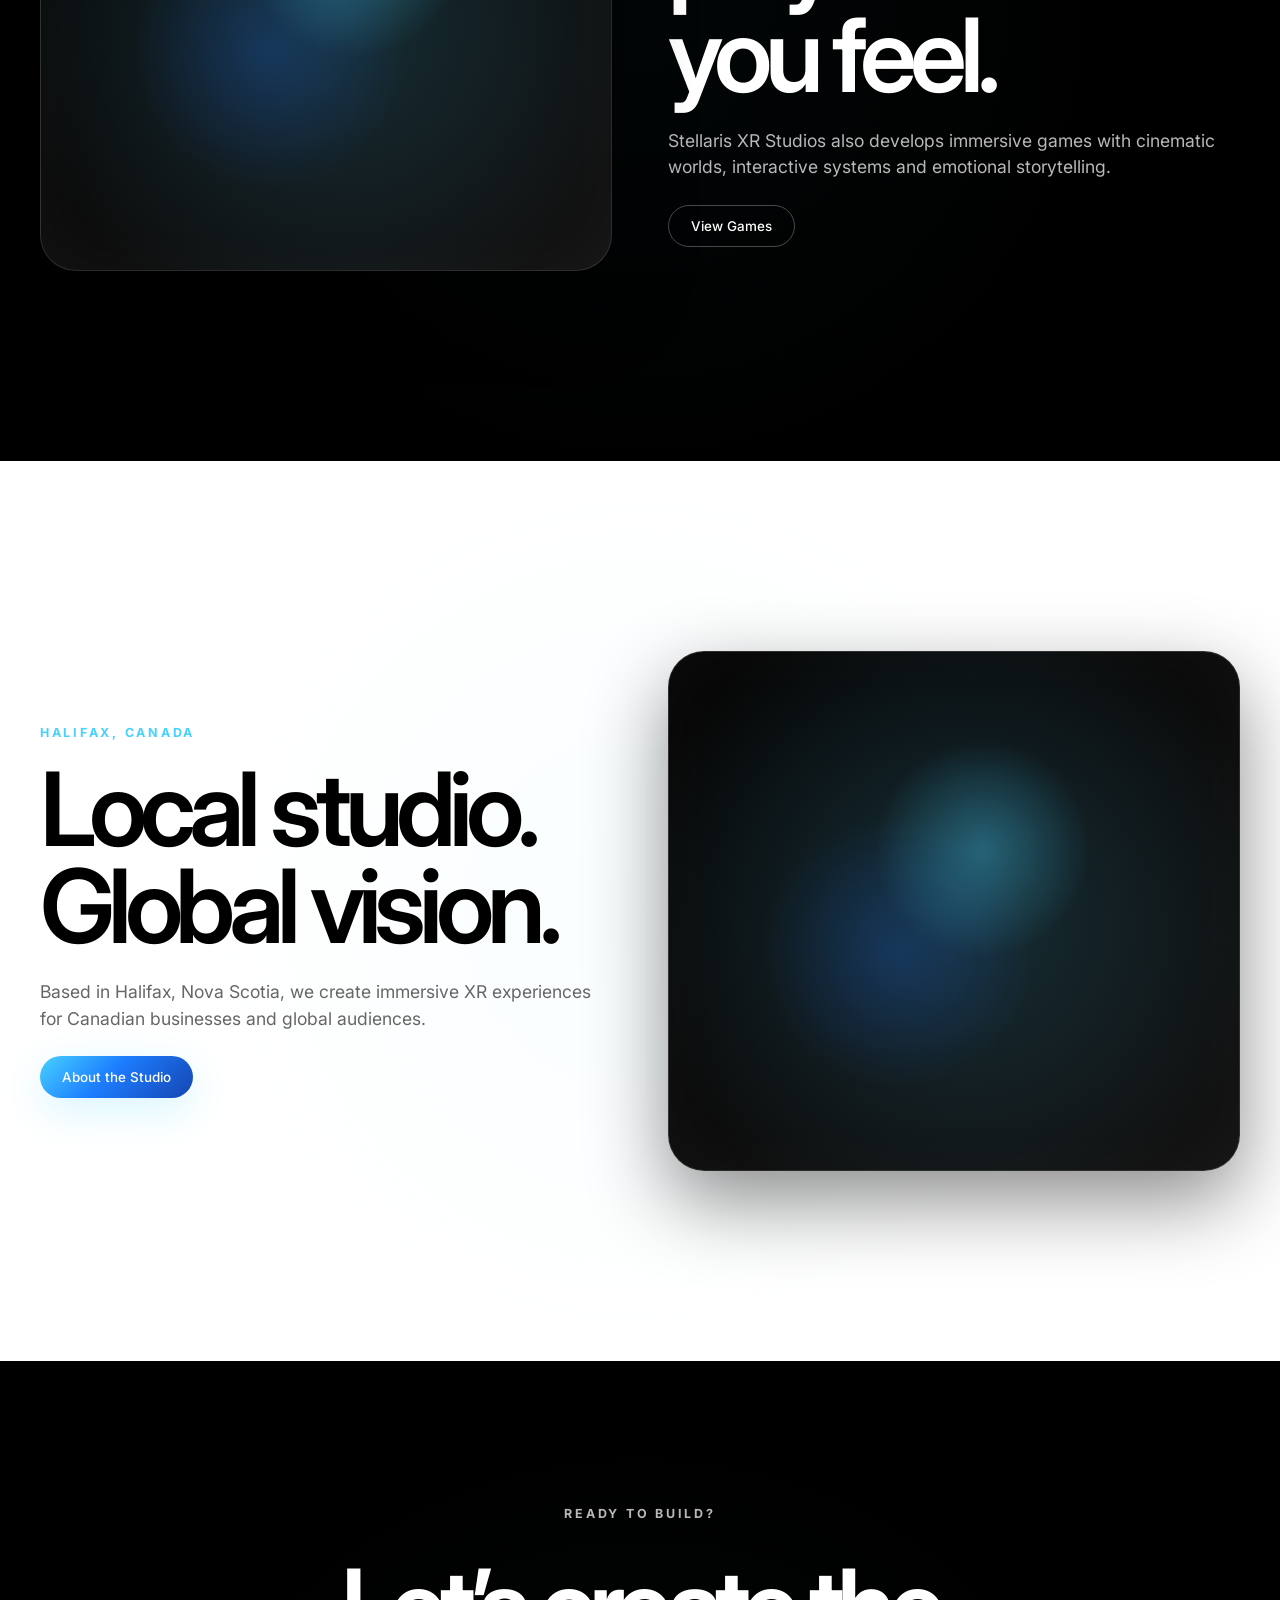
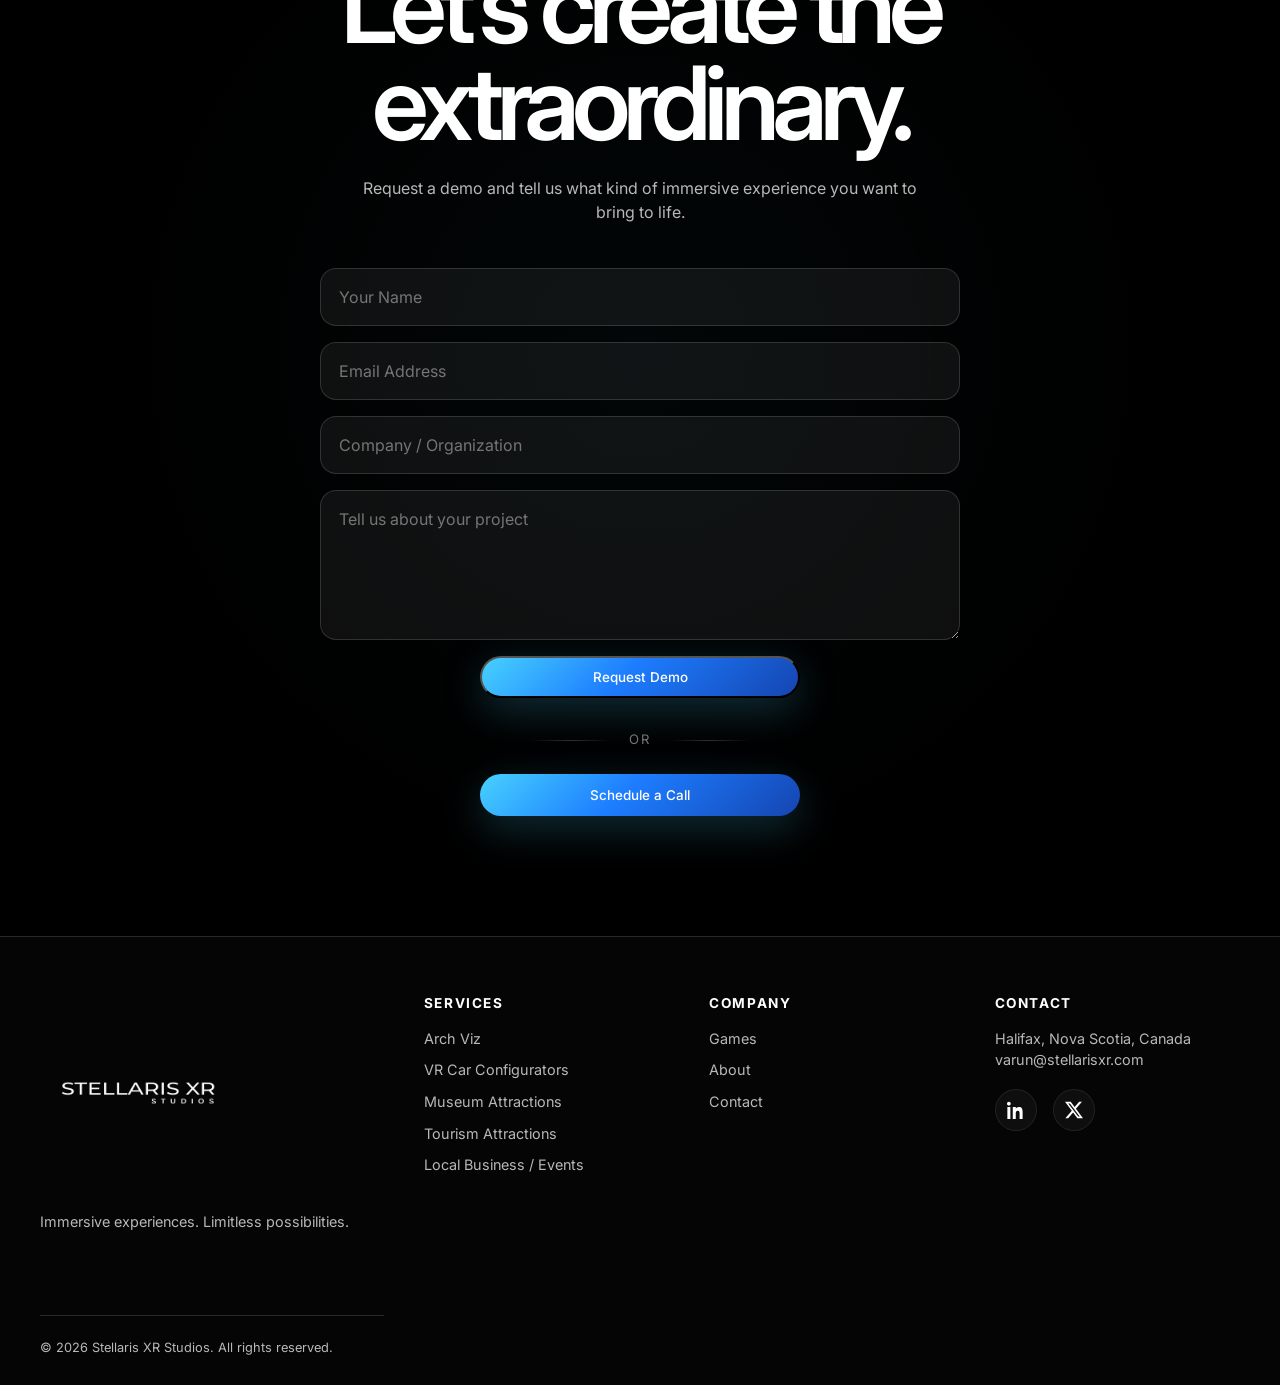
==== commit 360ba928: "SEO improvements and content updates" ====
--- a/index.html
+++ b/index.html
@@ -4,7 +4,7 @@
 <head>
     <meta charset="UTF-8" />
     <meta name="viewport" content="width=device-width, initial-scale=1.0" />
-
+    <meta name="google-site-verification" content="AwZsHPnWyJUxxI1m5qq1yvmGC2OqZDSI7CrzKzhXvx4" />
     <!-- PRIMARY SEO -->
     <title>Stellaris XR Studios | XR, VR Apps & Games in Halifax, Canada</title>
 
@@ -49,6 +49,9 @@
 
     <!-- CSS -->
     <link rel="stylesheet" href="styles.css" />
+
+    <!-- Calendly -->
+    <link href="https://assets.calendly.com/assets/external/widget.css" rel="stylesheet">
 
     <!-- STRUCTURED DATA -->
     <script type="application/ld+json">
@@ -66,12 +69,24 @@
       "addressCountry": "Canada"
     },
     "sameAs": [
-      "https://www.linkedin.com/",
-      "https://www.instagram.com/",
-      "https://twitter.com/"
+      "https://www.linkedin.com/company/stellaris-xr-studios/",
+      "https://x.com/StellarisXR"
     ]
   }
   </script>
+    <script type="application/ld+json">
+{
+  "@context": "https://schema.org",
+  "@type": "WebSite",
+  "name": "Stellaris XR Studios",
+  "url": "https://stellarisxr.com",
+  "description": "XR, VR applications, immersive business experiences and cinematic games from Halifax, Canada.",
+  "publisher": {
+    "@type": "Organization",
+    "name": "Stellaris XR Studios"
+  }
+}
+</script>
 </head>
 
 <body>
@@ -87,7 +102,7 @@
     <header class="site-header">
         <nav class="nav">
             <a href="index.html" class="logo">
-                <img src="assets/stellaris-wordmark-white.png" alt="Stellaris XR Studios Logo" loading="lazy" />
+                <img src="assets/logo-white.png" alt="Stellaris XR Studios Logo" loading="lazy" />
             </a>
 
             <div class="nav-links">
@@ -266,9 +281,26 @@
 
                     <input type="text" name="website" tabindex="-1" autocomplete="off" style="display:none;" />
 
-                    <button type="submit" class="btn-primary">Request Demo</button>
+                    <div class="cta-button-group">
+
+                        <button type="submit" class="btn-primary">
+                            Request Demo
+                        </button>
+
+                        <div class="calendly-divider">
+                            <span>OR</span>
+                        </div>
+
+                        <a href="#" class="btn-primary" onclick="Calendly.initPopupWidget({
+      url: 'https://cal.com/stellarisxr/consultation'
+    }); return false;">
+                            Schedule a Call
+                        </a>
+
+                    </div>
                 </form>
             </div>
+
         </section>
 
     </main>
@@ -336,6 +368,7 @@
             </div>
     </footer>
 
+    <script src="https://assets.calendly.com/assets/external/widget.js" async></script>
     <script src="script.js"></script>
 </body>
 
--- a/styles.css
+++ b/styles.css
@@ -74,7 +74,7 @@
 }
 
 .logo img {
-    height: 200px;
+    height: 100px;
     width: auto;
 }
 
@@ -893,4 +893,51 @@
 .social-links svg {
     width: 18px;
     height: 18px;
+}
+
+.calendly-divider {
+    display: flex;
+    align-items: center;
+    justify-content: center;
+
+    gap: 18px;
+
+    margin: 32px 0 24px;
+
+    color: rgba(255, 255, 255, 0.45);
+
+    font-size: 0.82rem;
+    letter-spacing: 0.18em;
+    text-transform: uppercase;
+}
+
+.calendly-divider::before,
+.calendly-divider::after {
+    content: "";
+
+    width: 80px;
+    height: 1px;
+
+    background:
+        linear-gradient(to right,
+            transparent,
+            rgba(255, 255, 255, 0.18),
+            transparent);
+}
+
+.calendly-button-wrapper {
+    display: flex;
+    justify-content: center;
+    margin-top: 12px;
+}
+
+.cta-button-group {
+    display: flex;
+    flex-direction: column;
+    align-items: center;
+}
+
+.cta-button-group .btn-primary {
+    width: 320px;
+    justify-content: center;
 }
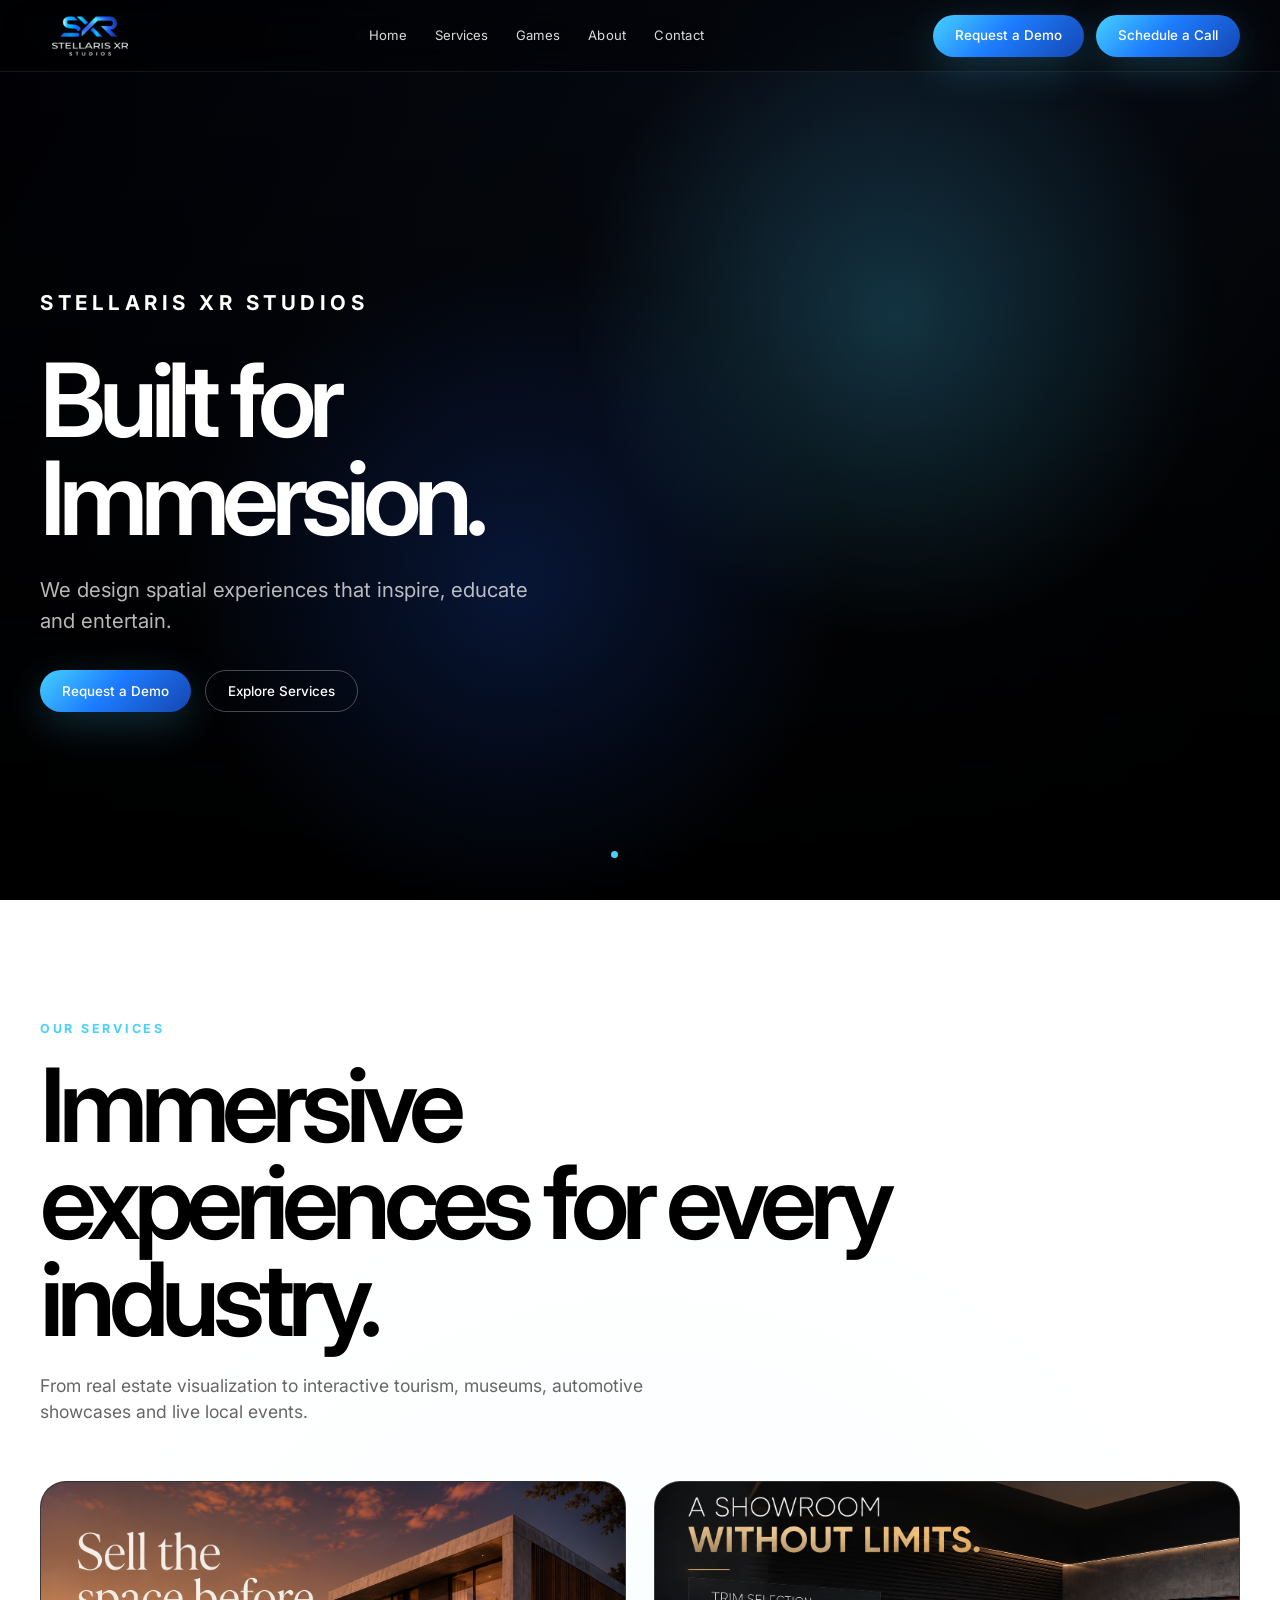
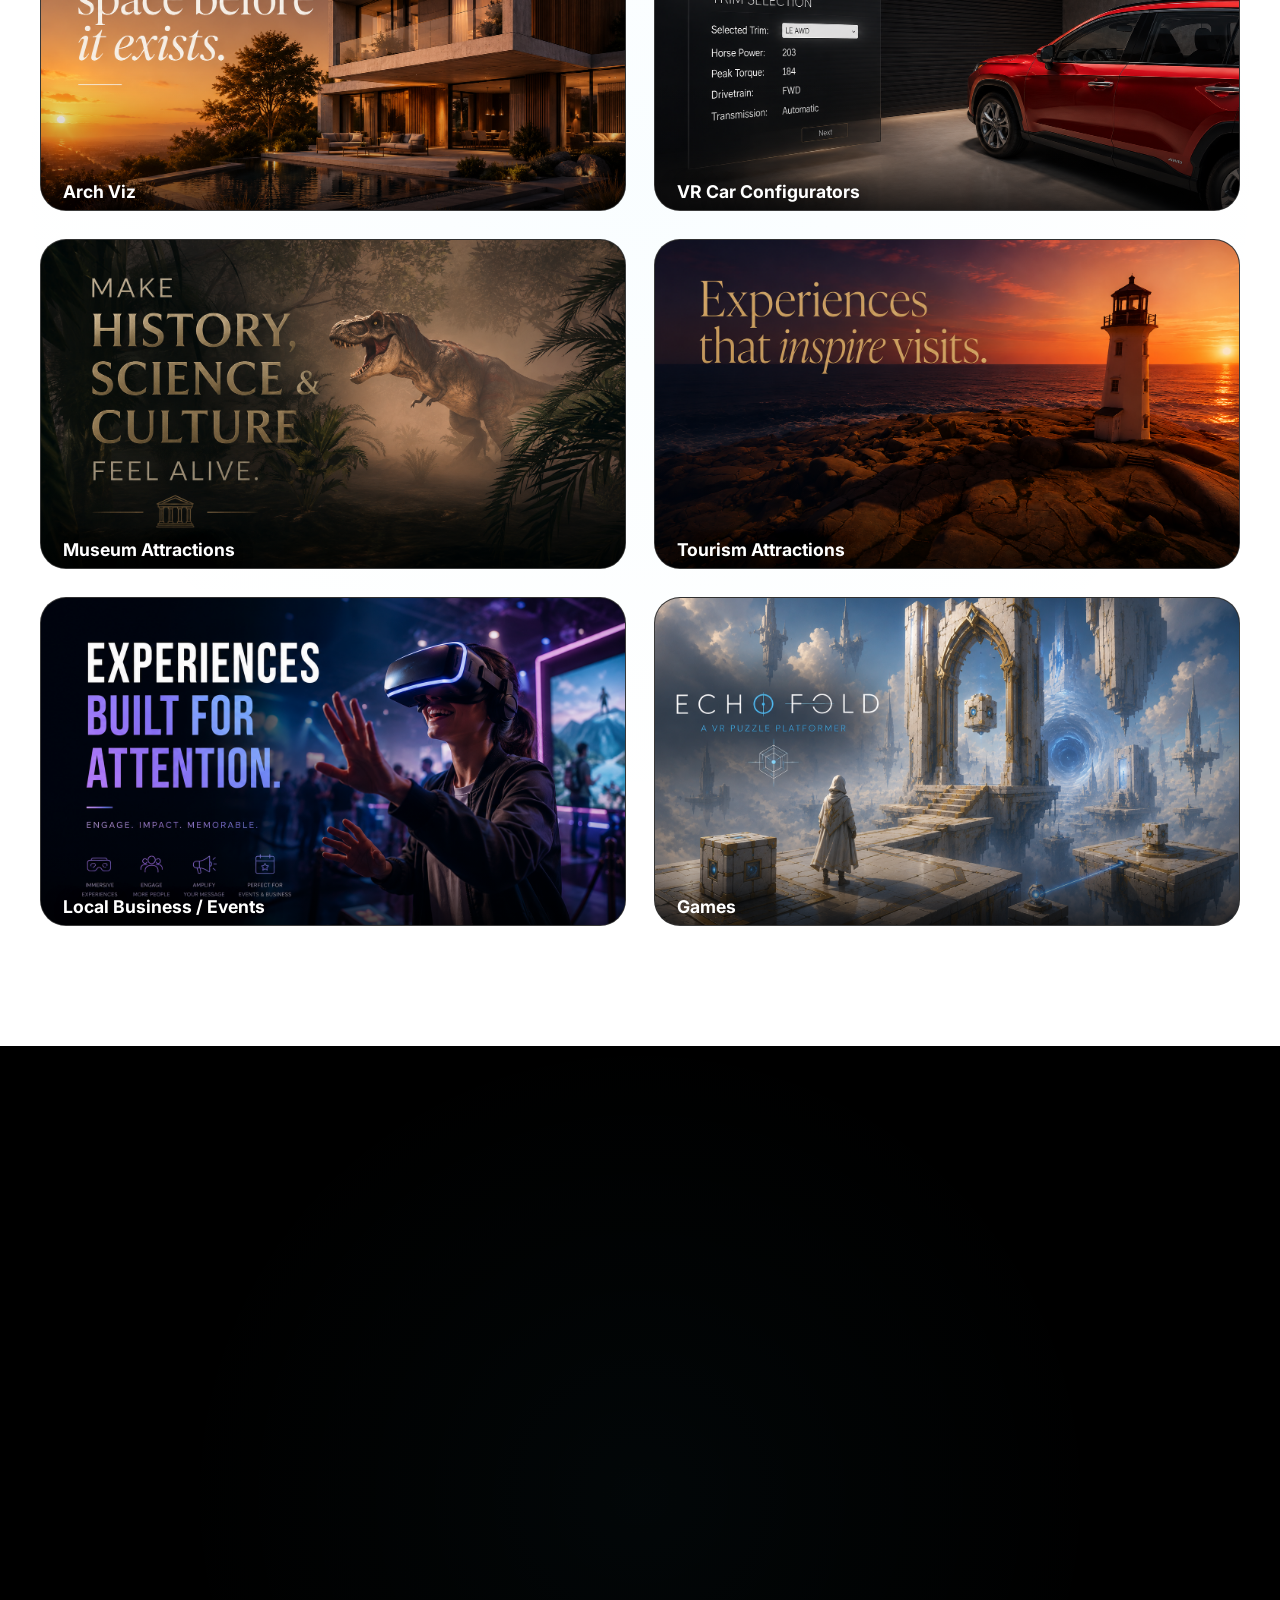
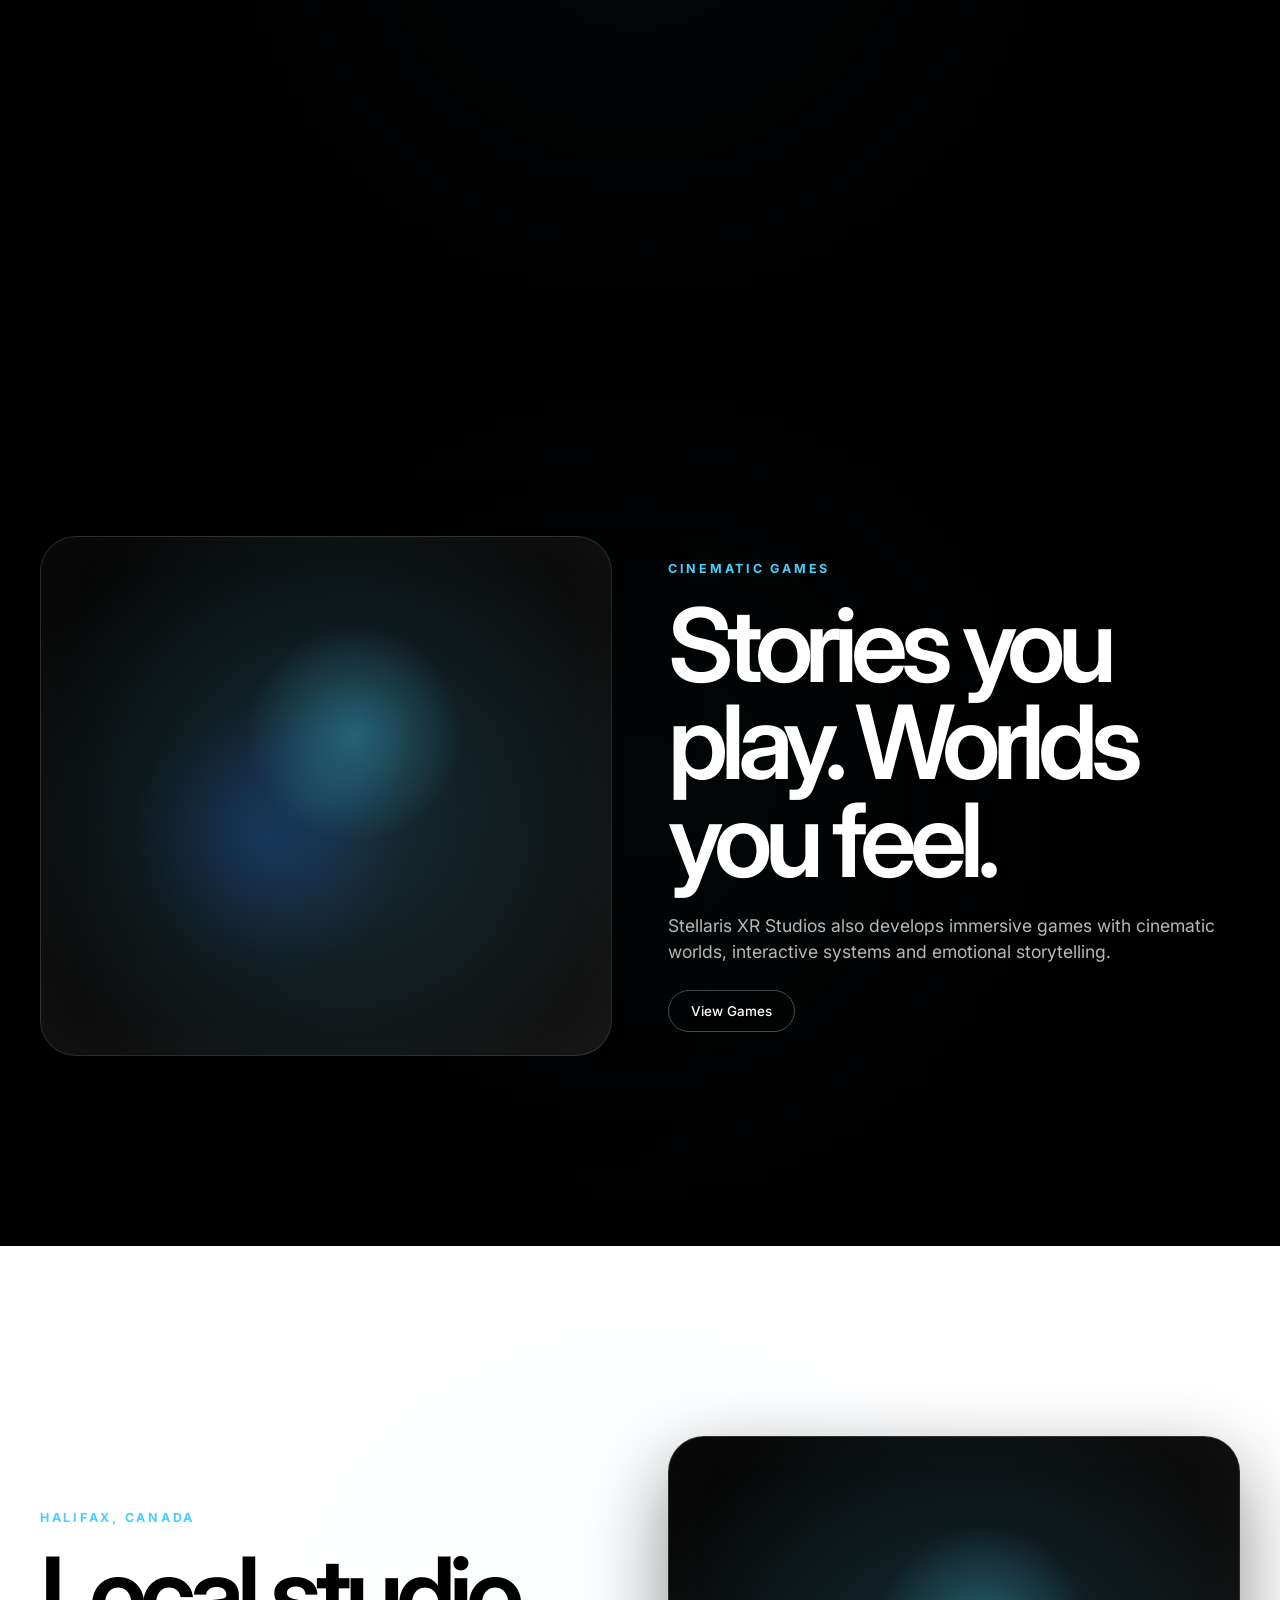
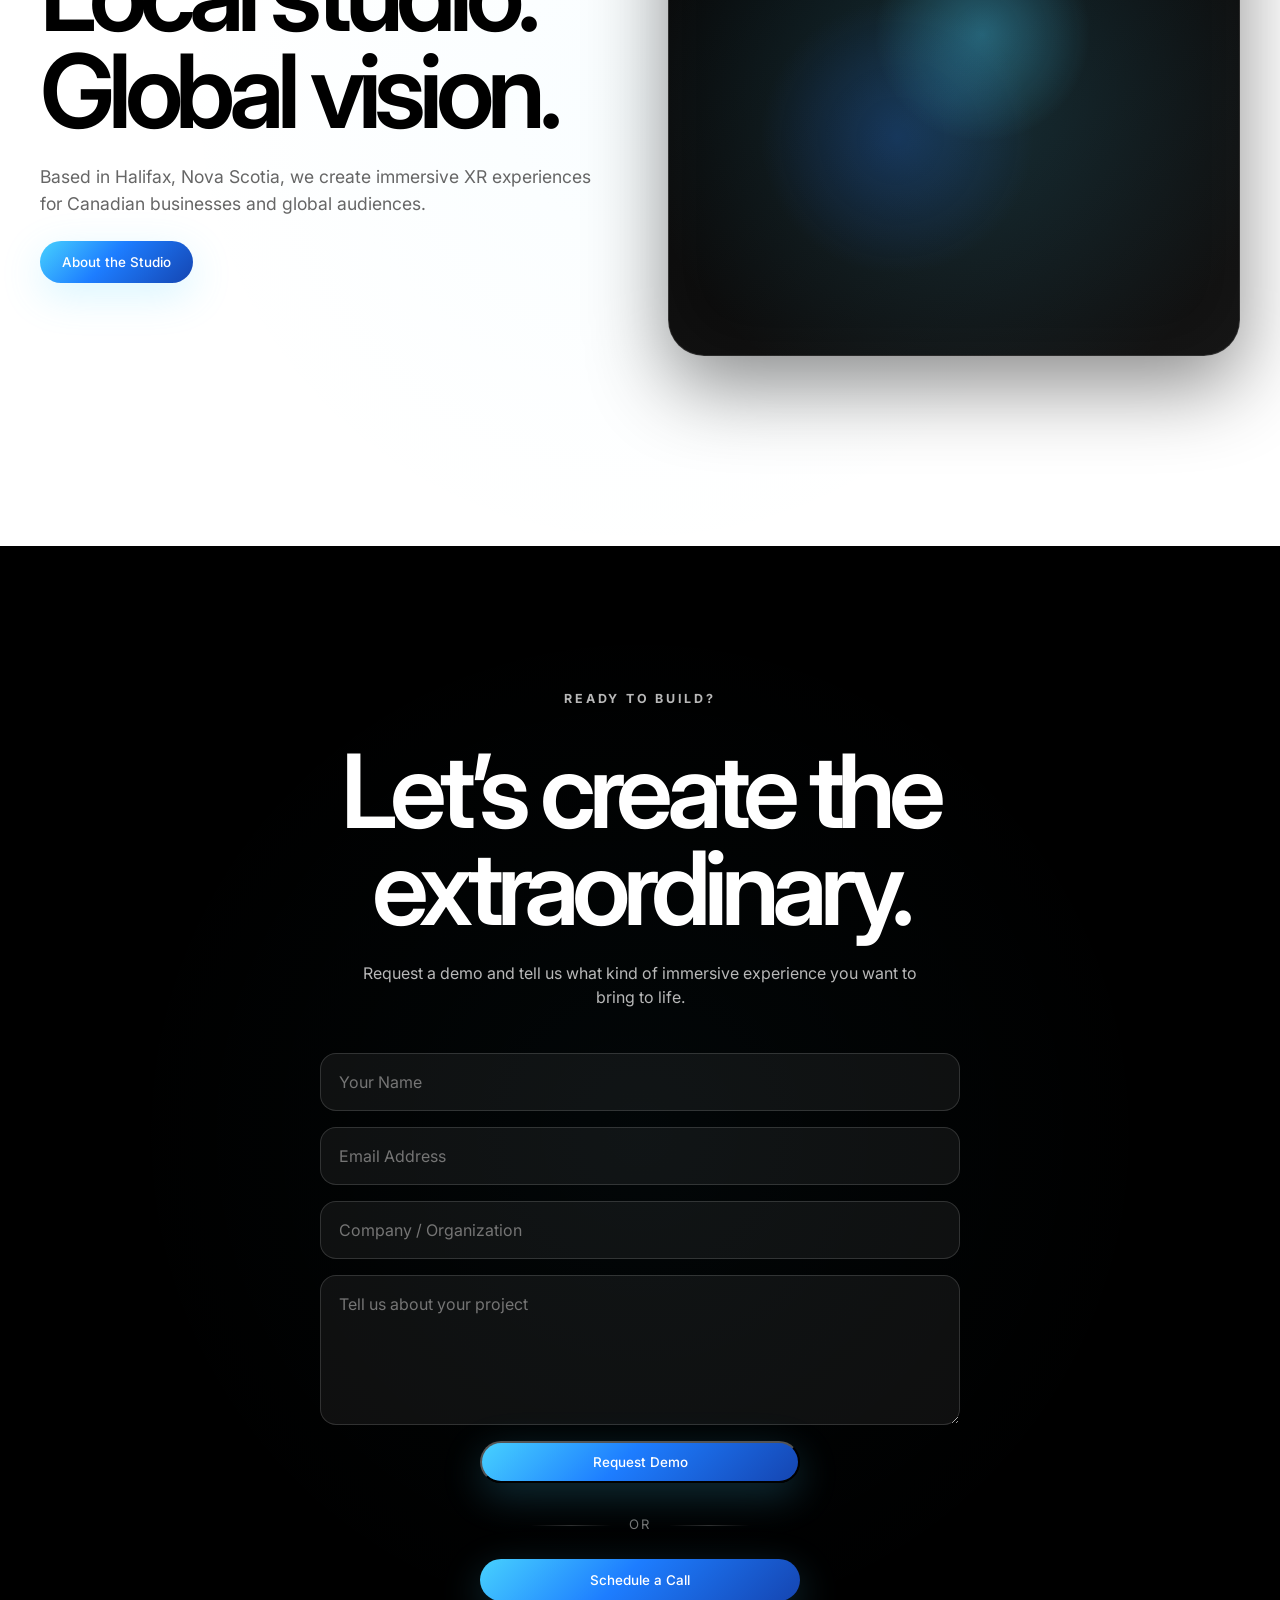
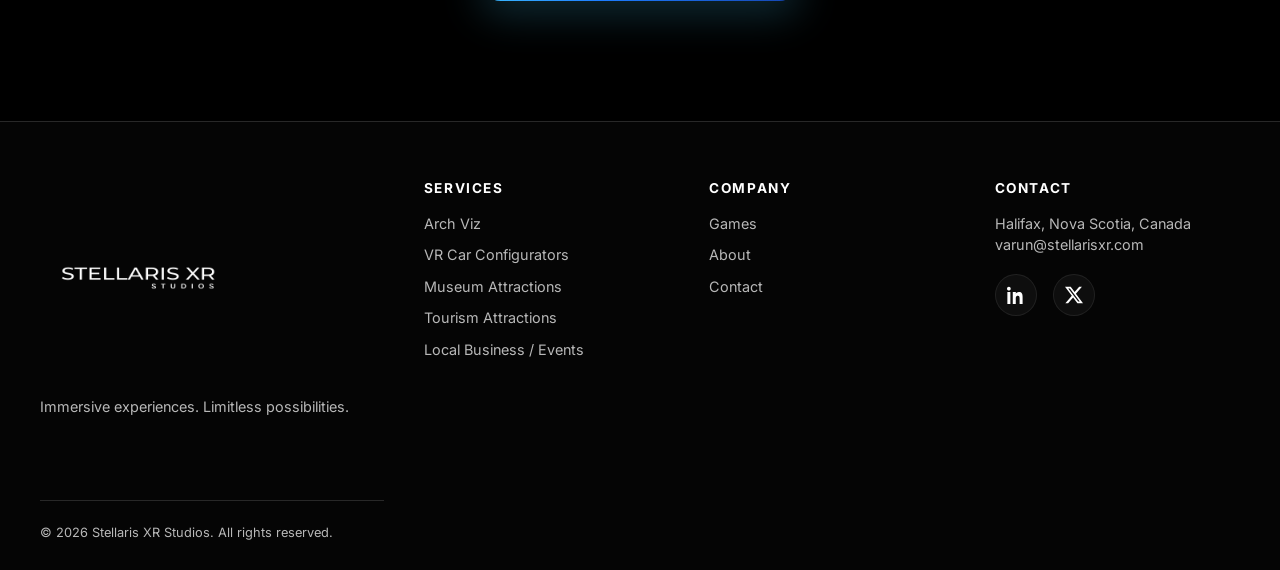
==== commit a9f41044: "add images and videos to all pages" ====
--- a/index.html
+++ b/index.html
@@ -124,7 +124,12 @@
                 <a href="contact.html">Contact</a>
             </div>
 
-            <a href="contact.html" class="nav-cta">Request a Demo</a>
+            <div class="nav-actions">
+                <a href="contact.html" class="nav-cta">Request a Demo</a>
+                <a href="#"
+                    onclick="Calendly.initPopupWidget({url: 'https://cal.com/stellarisxr/consultation'}); return false;"
+                    class="nav-cta">Schedule a Call</a>
+            </div>
 
             <button class="mobile-menu-button">☰</button>
         </nav>
@@ -143,6 +148,9 @@
         <a href="games.html">Games</a>
         <a href="about.html">About</a>
         <a href="contact.html">Contact</a>
+        <a href="#"
+            onclick="Calendly.initPopupWidget({url: 'https://cal.com/stellarisxr/consultation'}); return false;">Schedule
+            a Call</a>
 
     </div>
 
@@ -150,7 +158,25 @@
     <main>
 
         <section class="hero">
-            <div class="hero-bg"></div>
+            <div class="hero-bg">
+                <video class="hero-video active" muted loop playsinline preload="auto" poster="assets/hero1.jpg">
+                    <source src="assets/hero1.webm" type="video/webm">
+                    <source src="assets/hero1.mp4" type="video/mp4">
+                </video>
+                <video class="hero-video" muted loop playsinline preload="metadata" poster="assets/hero2.jpg">
+                    <source src="assets/hero2.webm" type="video/webm">
+                    <source src="assets/hero2.mp4" type="video/mp4">
+                </video>
+                <video class="hero-video" muted loop playsinline preload="metadata" poster="assets/hero3.jpg">
+                    <source src="assets/hero3.webm" type="video/webm">
+                    <source src="assets/hero3.mp4" type="video/mp4">
+                </video>
+                <video class="hero-video" muted loop playsinline preload="metadata" poster="assets/hero4.jpg">
+                    <source src="assets/hero4.webm" type="video/webm">
+                    <source src="assets/hero4.mp4" type="video/mp4">
+                </video>
+                <div class="hero-scrim"></div>
+            </div>
 
             <div class="hero-content">
                 <p class="eyebrow">Stellaris XR Studios</p>
@@ -183,29 +209,54 @@
                 </p>
 
                 <div class="services-grid">
-                    <a href="arch-viz.html" class="service-card">
-                        <h3>Arch Viz</h3>
-                        <p>Premium real estate and architectural visualization experiences.</p>
-                    </a>
-
-                    <a href="vr-car-configurators.html" class="service-card">
-                        <h3>VR Car Configurators</h3>
-                        <p>Interactive vehicle showcases for automotive brands and dealers.</p>
-                    </a>
-
-                    <a href="museum-attractions.html" class="service-card">
-                        <h3>Museum Attractions</h3>
-                        <p>Educational immersive exhibits built for visitor engagement.</p>
-                    </a>
-
-                    <a href="tourism-attractions.html" class="service-card">
-                        <h3>Tourism Attractions</h3>
-                        <p>Virtual destination previews and interactive cultural experiences.</p>
-                    </a>
-
-                    <a href="local-business-events.html" class="service-card">
-                        <h3>Local Business / Events</h3>
-                        <p>XR activations for launches, events and branded experiences.</p>
+                    <a href="arch-viz.html" class="service-card image-service-card">
+                        <img src="assets/svc-arch-viz.png" alt="Architectural visualization XR experience"
+                            loading="lazy" />
+                        <div class="service-card-content">
+                            <h3>Arch Viz</h3>
+                            <p>Premium real estate and architectural visualization experiences.</p>
+                        </div>
+                    </a>
+
+                    <a href="vr-car-configurators.html" class="service-card image-service-card">
+                        <img src="assets/svc-car-configurator.png" alt="VR car configurator experience"
+                            loading="lazy" />
+                        <div class="service-card-content">
+                            <h3>VR Car Configurators</h3>
+                            <p>Interactive vehicle showcases for automotive brands and dealers.</p>
+                        </div>
+                    </a>
+
+                    <a href="museum-attractions.html" class="service-card image-service-card">
+                        <img src="assets/svc-museum.png" alt="Immersive museum XR exhibit" loading="lazy" />
+                        <div class="service-card-content">
+                            <h3>Museum Attractions</h3>
+                            <p>Educational immersive exhibits built for visitor engagement.</p>
+                        </div>
+                    </a>
+
+                    <a href="tourism-attractions.html" class="service-card image-service-card">
+                        <img src="assets/svc-tourism.png" alt="Virtual tourism destination experience" loading="lazy" />
+                        <div class="service-card-content">
+                            <h3>Tourism Attractions</h3>
+                            <p>Virtual destination previews and interactive cultural experiences.</p>
+                        </div>
+                    </a>
+
+                    <a href="local-business-events.html" class="service-card image-service-card">
+                        <img src="assets/svc-events.png" alt="XR brand activation for events" loading="lazy" />
+                        <div class="service-card-content">
+                            <h3>Local Business / Events</h3>
+                            <p>XR activations for launches, events and branded experiences.</p>
+                        </div>
+                    </a>
+
+                    <a href="games.html" class="service-card image-service-card">
+                        <img src="assets/svc-games.png" alt="Cinematic game world" loading="lazy" />
+                        <div class="service-card-content">
+                            <h3>Games</h3>
+                            <p>Cinematic interactive worlds built for players.</p>
+                        </div>
                     </a>
                 </div>
             </div>
--- a/styles.css
+++ b/styles.css
@@ -184,6 +184,24 @@
     transform: translateY(-2px);
 }
 
+/* group the two header buttons together on the right */
+.nav-actions {
+    display: flex;
+    align-items: center;
+    gap: 12px;
+}
+
+/* secondary header button: outline style next to the primary CTA */
+.nav-cta-secondary {
+    background: transparent;
+    border: 1px solid rgba(255, 255, 255, 0.28);
+    box-shadow: none;
+}
+
+.nav-cta-secondary:hover {
+    background: rgba(255, 255, 255, 0.08);
+}
+
 .hero {
     min-height: 100vh;
     position: relative;
@@ -207,8 +225,41 @@
 .hero-bg {
     position: absolute;
     inset: 0;
-    background: linear-gradient(120deg, #eaf8ff 0%, #ffffff 45%, #dbefff 100%);
-    opacity: 0.92;
+    overflow: hidden;
+    background: linear-gradient(120deg, #020617 0%, #0f172a 50%, #000000 100%);
+    /* fallback */
+}
+
+.hero-video {
+    position: absolute;
+    inset: 0;
+    width: 100%;
+    height: 100%;
+    object-fit: cover;
+    opacity: 0;
+    transition: opacity 1s ease;
+}
+
+.hero-video.active {
+    opacity: 1;
+}
+
+.hero-scrim {
+    position: absolute;
+    inset: 0;
+    pointer-events: none;
+    /* darker on the left, where your text sits */
+    background: linear-gradient(90deg, rgba(0, 0, 0, 0.72) 0%, rgba(0, 0, 0, 0.45) 45%, rgba(0, 0, 0, 0.12) 100%);
+}
+
+@media (prefers-reduced-motion: reduce) {
+    .hero-video {
+        display: none;
+    }
+
+    .hero-scrim {
+        display: none;
+    }
 }
 
 .hero-content {
@@ -227,6 +278,10 @@
     font-weight: 700;
 }
 
+.hero .eyebrow {
+    color: #ffffff;
+}
+
 .hero h1,
 .section-title {
     font-size: clamp(3.2rem, 8vw, 7.8rem);
@@ -249,6 +304,19 @@
     flex-wrap: wrap;
 }
 
+/* white text for heroes on a dark / video background */
+.hero.on-dark h1 {
+    color: #ffffff;
+}
+
+.hero.on-dark p {
+    color: rgba(255, 255, 255, 0.72);
+}
+
+.hero.on-dark .eyebrow {
+    color: #ffffff;
+}
+
 .showcase-dots {
     position: absolute;
     z-index: 3;
@@ -306,8 +374,8 @@
 .services-grid {
     margin-top: 56px;
     display: grid;
-    grid-template-columns: repeat(5, 1fr);
-    gap: 16px;
+    grid-template-columns: repeat(2, minmax(0, 1fr));
+    gap: 28px;
 }
 
 .service-card {
@@ -563,7 +631,7 @@
 @media (max-width: 980px) {
 
     .nav-links,
-    .nav-cta {
+    .nav-actions {
         display: none;
     }
 
@@ -940,4 +1008,121 @@
 .cta-button-group .btn-primary {
     width: 320px;
     justify-content: center;
+}
+
+
+.image-service-card {
+    aspect-ratio: 16 / 9;
+    min-height: unset;
+    padding: 0;
+    justify-content: flex-end;
+    isolation: isolate;
+    cursor: pointer;
+}
+
+.image-service-card img {
+    position: absolute;
+    inset: 0;
+    width: 100%;
+    height: 100%;
+    object-fit: cover;
+    z-index: 0;
+    transition:
+        transform 0.55s var(--ease),
+        filter 0.55s var(--ease);
+}
+
+.image-service-card::before {
+    inset: 0;
+    width: auto;
+    height: auto;
+    background:
+        linear-gradient(to top,
+            rgba(0, 0, 0, 0.65) 0%,
+            rgba(0, 0, 0, 0.2) 18%,
+            transparent 42%);
+    filter: none;
+    opacity: 1;
+    z-index: 1;
+}
+
+.image-service-card::after {
+    content: "";
+    position: absolute;
+    inset: 0;
+    background: transparent;
+    opacity: 0;
+    transition: opacity 0.35s var(--ease);
+    z-index: 2;
+}
+
+.service-card-content {
+    position: relative;
+    z-index: 3;
+    width: 100%;
+    padding: 22px;
+    transform: translateY(calc(100% - 3.3rem));
+    transition: transform 0.4s var(--ease);
+}
+
+.image-service-card h3 {
+    margin-bottom: 10px;
+    color: var(--white);
+    text-shadow: 0 2px 18px rgba(0, 0, 0, 0.75);
+}
+
+.image-service-card p {
+    opacity: 0;
+    transform: translateY(10px);
+    color: rgba(255, 255, 255, 0.82);
+    text-shadow: 0 1px 12px rgba(0, 0, 0, 0.85);
+    transition:
+        opacity 0.35s var(--ease),
+        transform 0.35s var(--ease);
+}
+
+.image-service-card:hover img,
+.image-service-card:focus-within img,
+.image-service-card:focus img {
+    transform: scale(1.06);
+}
+
+.image-service-card:hover::after,
+.image-service-card:focus-within::after,
+.image-service-card:focus::after {
+    opacity: 1;
+}
+
+.image-service-card:hover .service-card-content,
+.image-service-card:focus-within .service-card-content,
+.image-service-card:focus .service-card-content {
+    transform: translateY(0);
+}
+
+.image-service-card:hover p,
+.image-service-card:focus-within p,
+.image-service-card:focus p {
+    opacity: 1;
+    transform: translateY(0);
+}
+
+.image-service-card:focus {
+    outline: 2px solid var(--cyan);
+    outline-offset: 4px;
+}
+
+@media (max-width: 980px) {
+    .games-projects-grid {
+        grid-template-columns: repeat(2, 1fr);
+    }
+}
+
+@media (max-width: 640px) {
+    .games-projects-grid {
+        grid-template-columns: 1fr;
+    }
+
+    .service-card-content {
+        padding: 20px;
+    }
 }
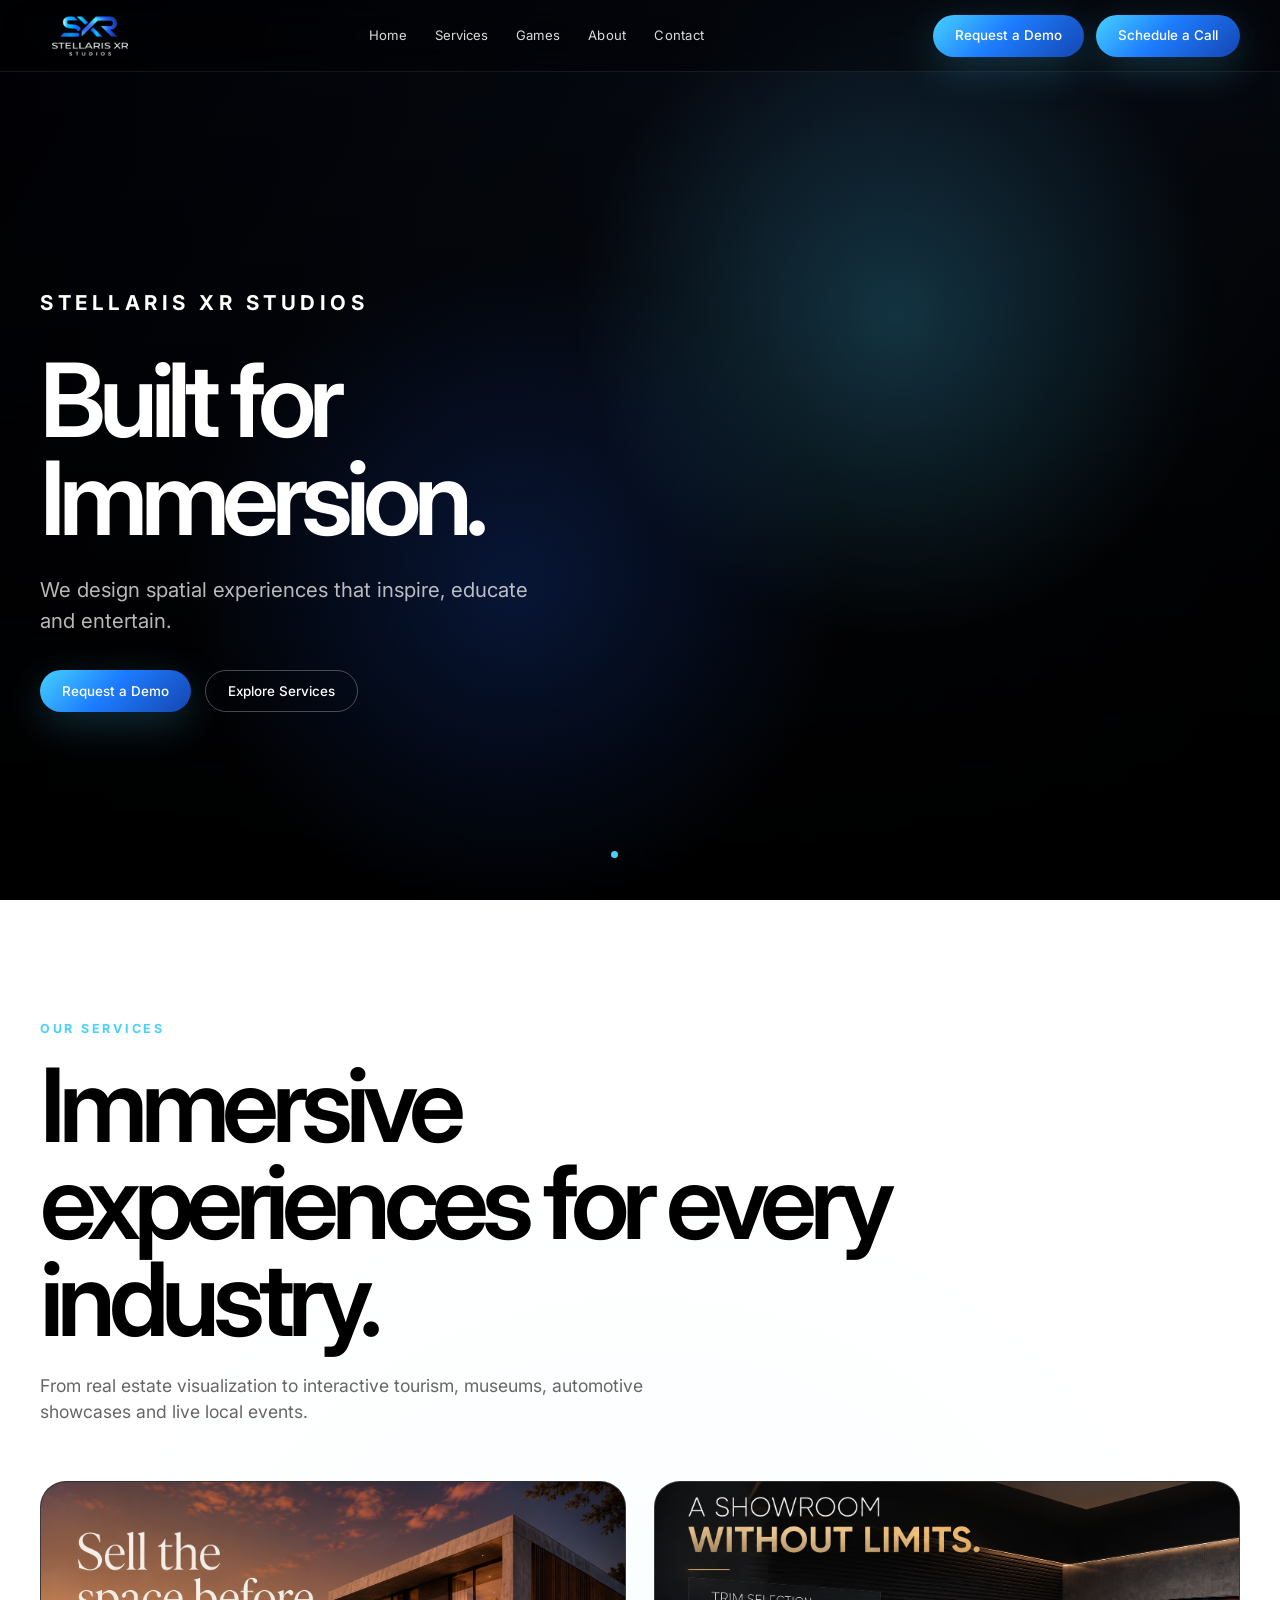
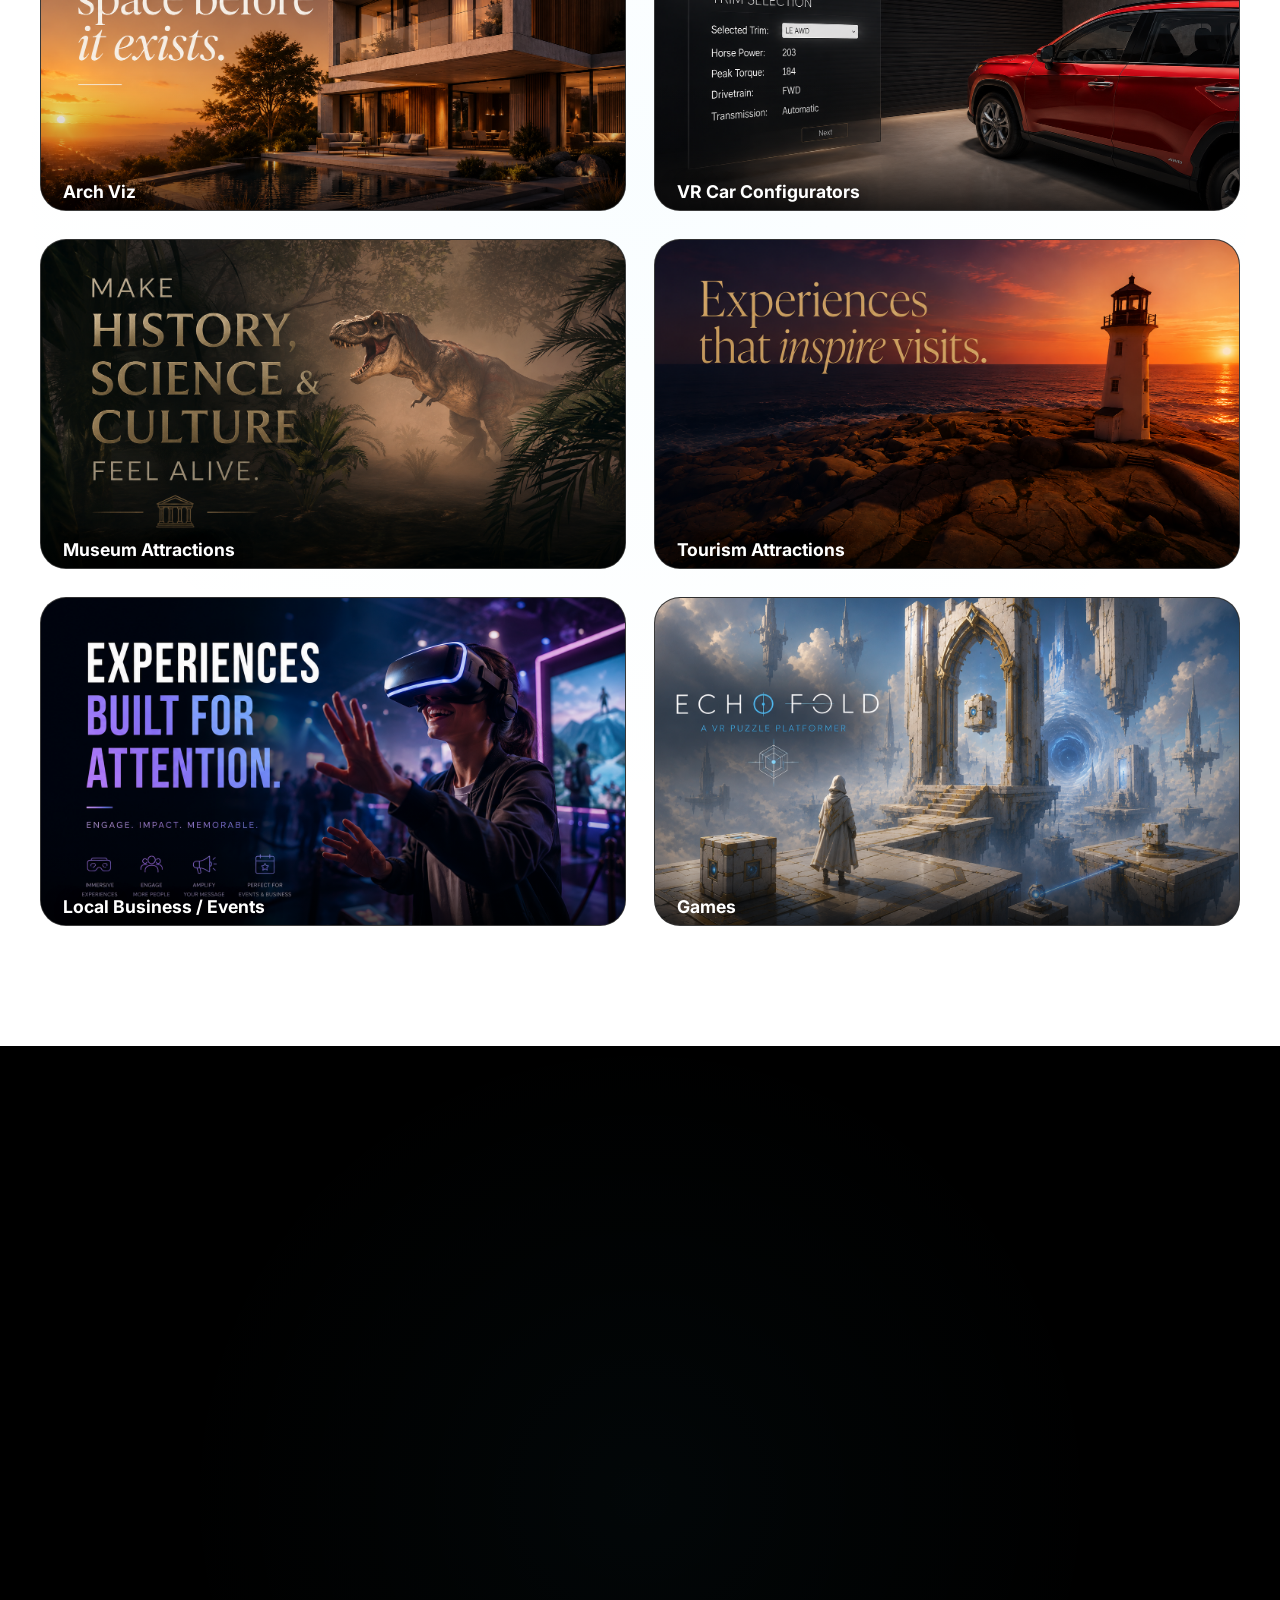
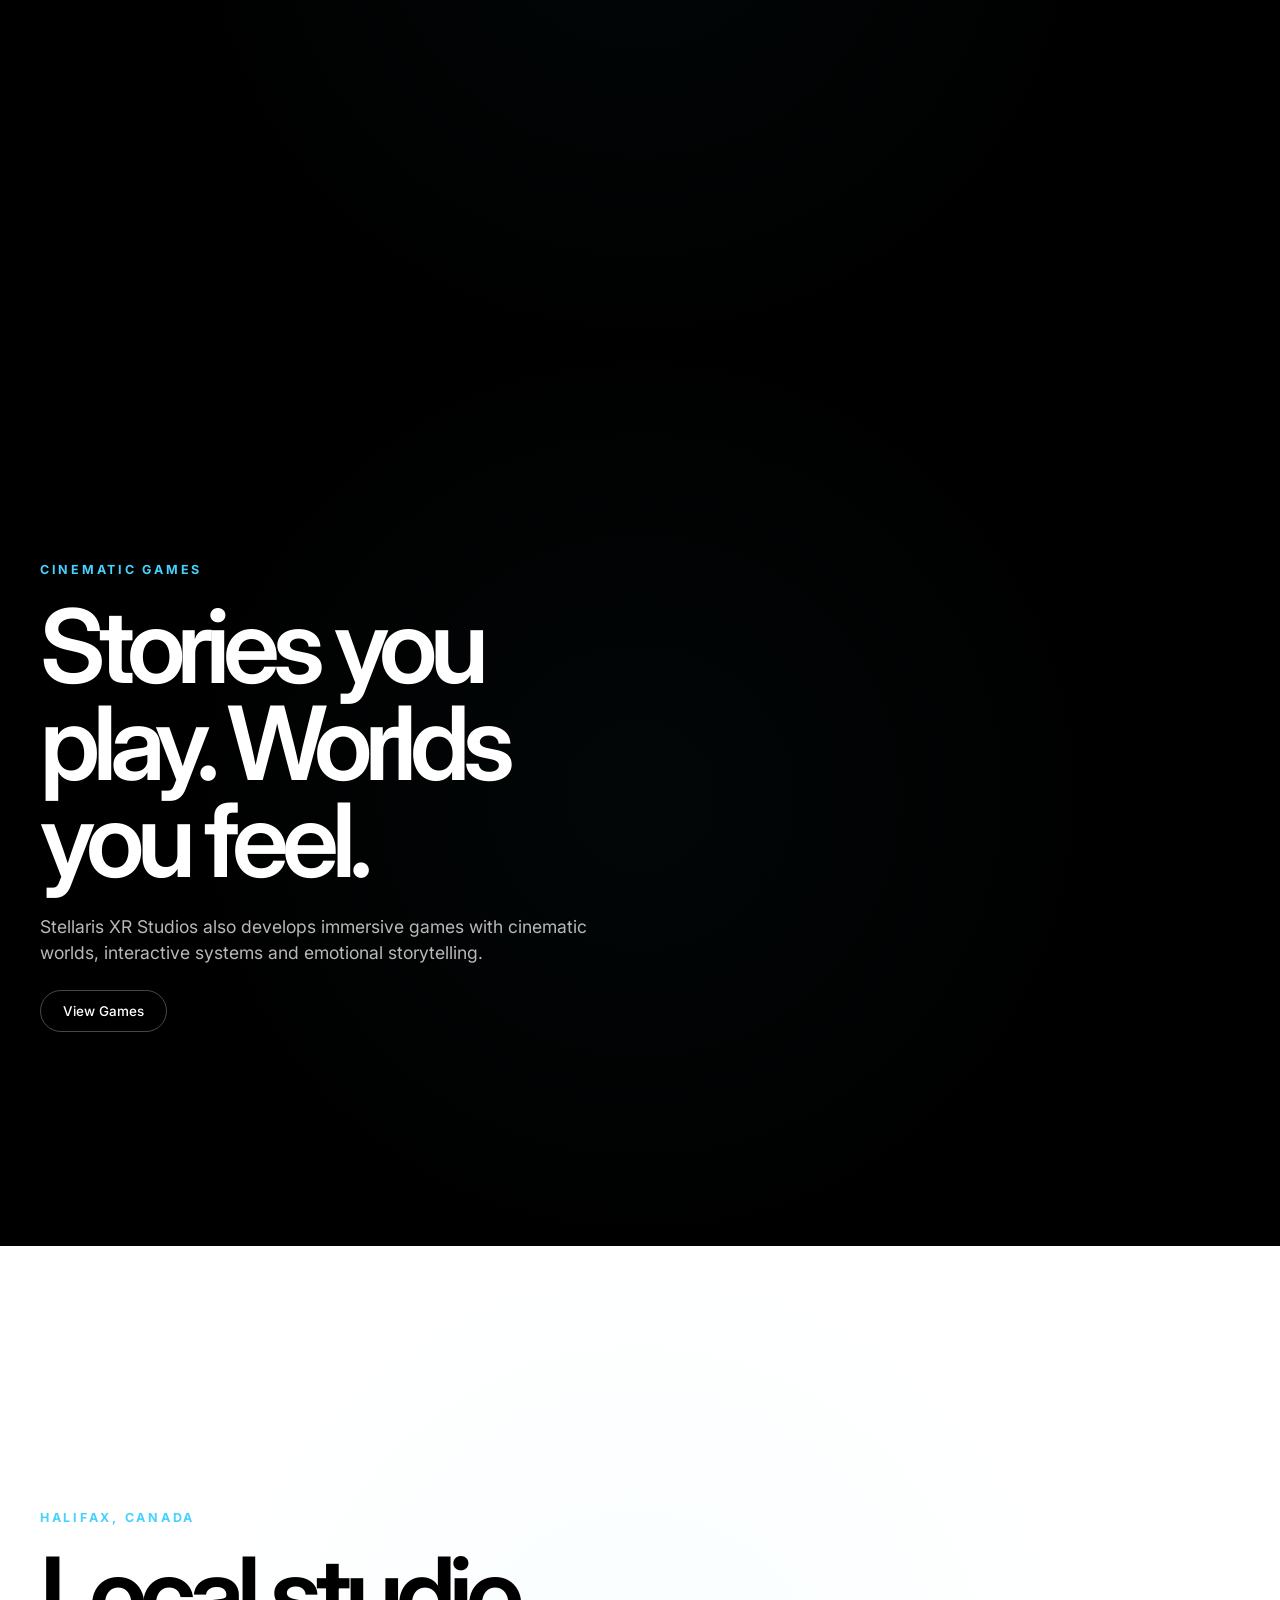
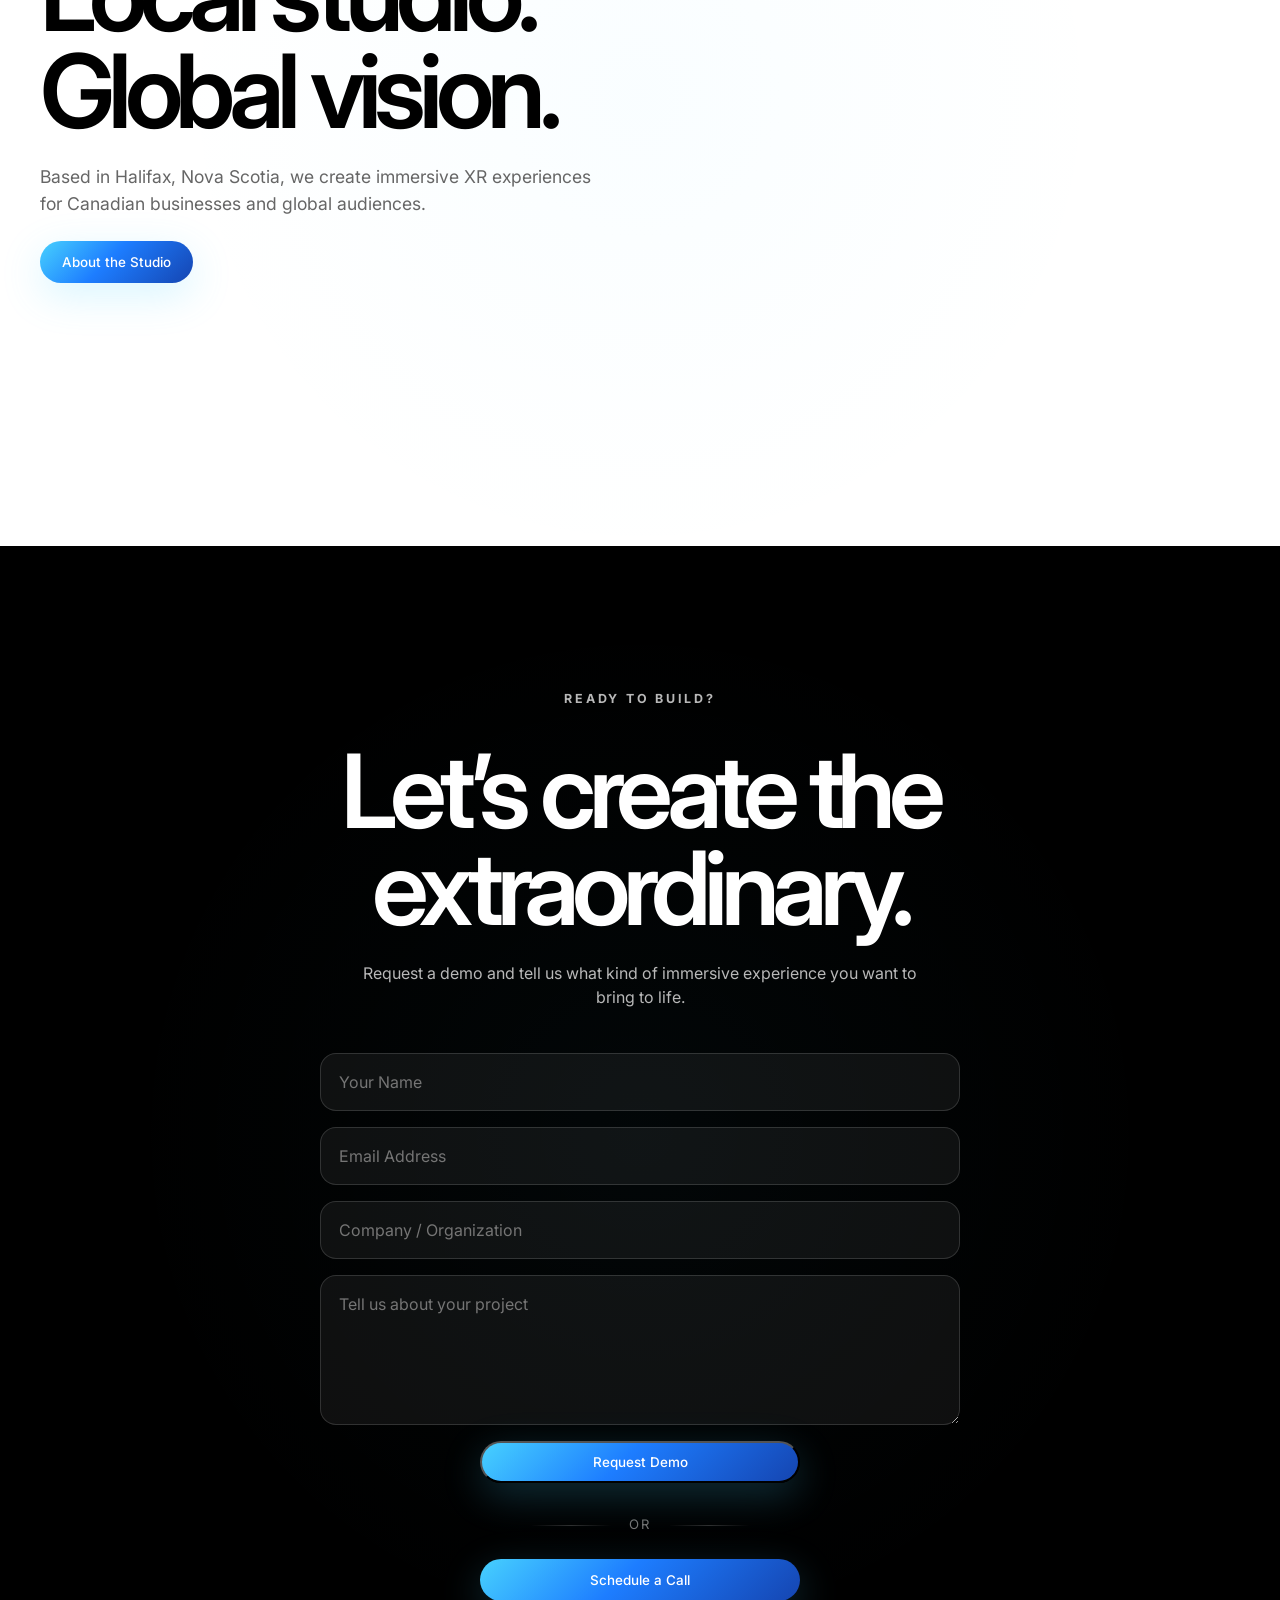
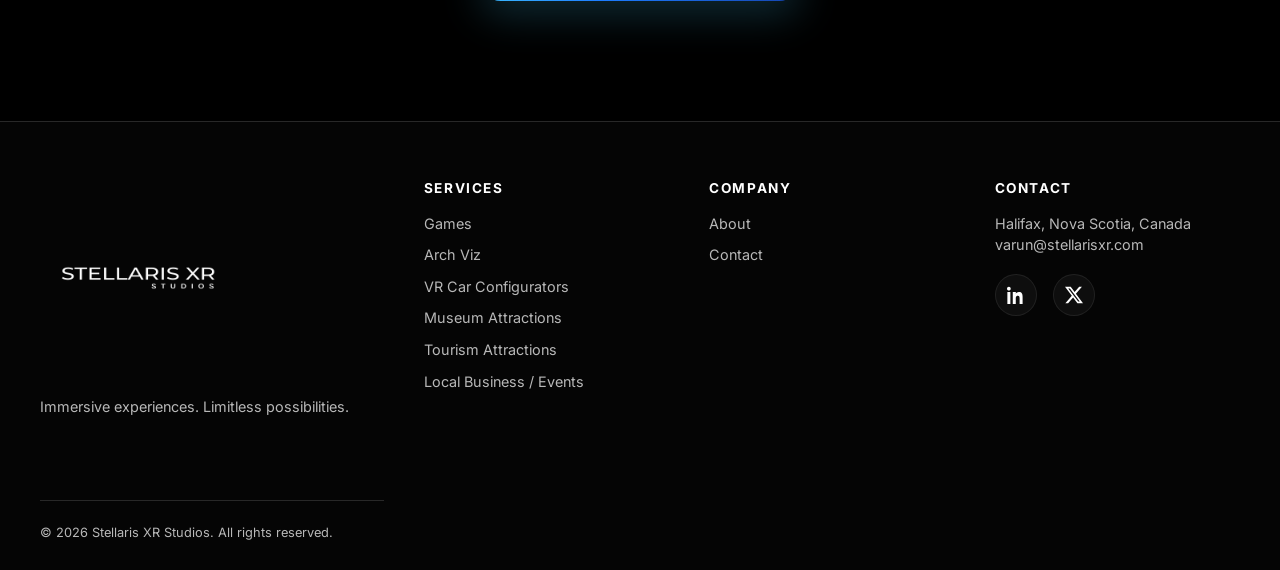
==== commit be5bdedf: "fix games button in footer and remove visual cards" ====
--- a/index.html
+++ b/index.html
@@ -274,13 +274,11 @@
                     <a href="contact.html" class="btn-primary">Request a Demo</a>
                 </div>
 
-                <div class="visual-card"></div>
             </div>
         </section>
 
         <section class="section dark games-section">
             <div class="section-inner feature-panel fade-in">
-                <div class="visual-card"></div>
 
                 <div>
                     <p class="eyebrow">Cinematic Games</p>
@@ -308,7 +306,6 @@
                     <a href="about.html" class="btn-primary">About the Studio</a>
                 </div>
 
-                <div class="visual-card"></div>
             </div>
         </section>
 
@@ -366,6 +363,7 @@
             <div>
                 <h4>Services</h4>
                 <div class="footer-links">
+                    <a href="games.html">Games</a>
                     <a href="arch-viz.html">Arch Viz</a>
                     <a href="vr-car-configurators.html">VR Car Configurators</a>
                     <a href="museum-attractions.html">Museum Attractions</a>
@@ -377,7 +375,6 @@
             <div>
                 <h4>Company</h4>
                 <div class="footer-links">
-                    <a href="games.html">Games</a>
                     <a href="about.html">About</a>
                     <a href="contact.html">Contact</a>
                 </div>
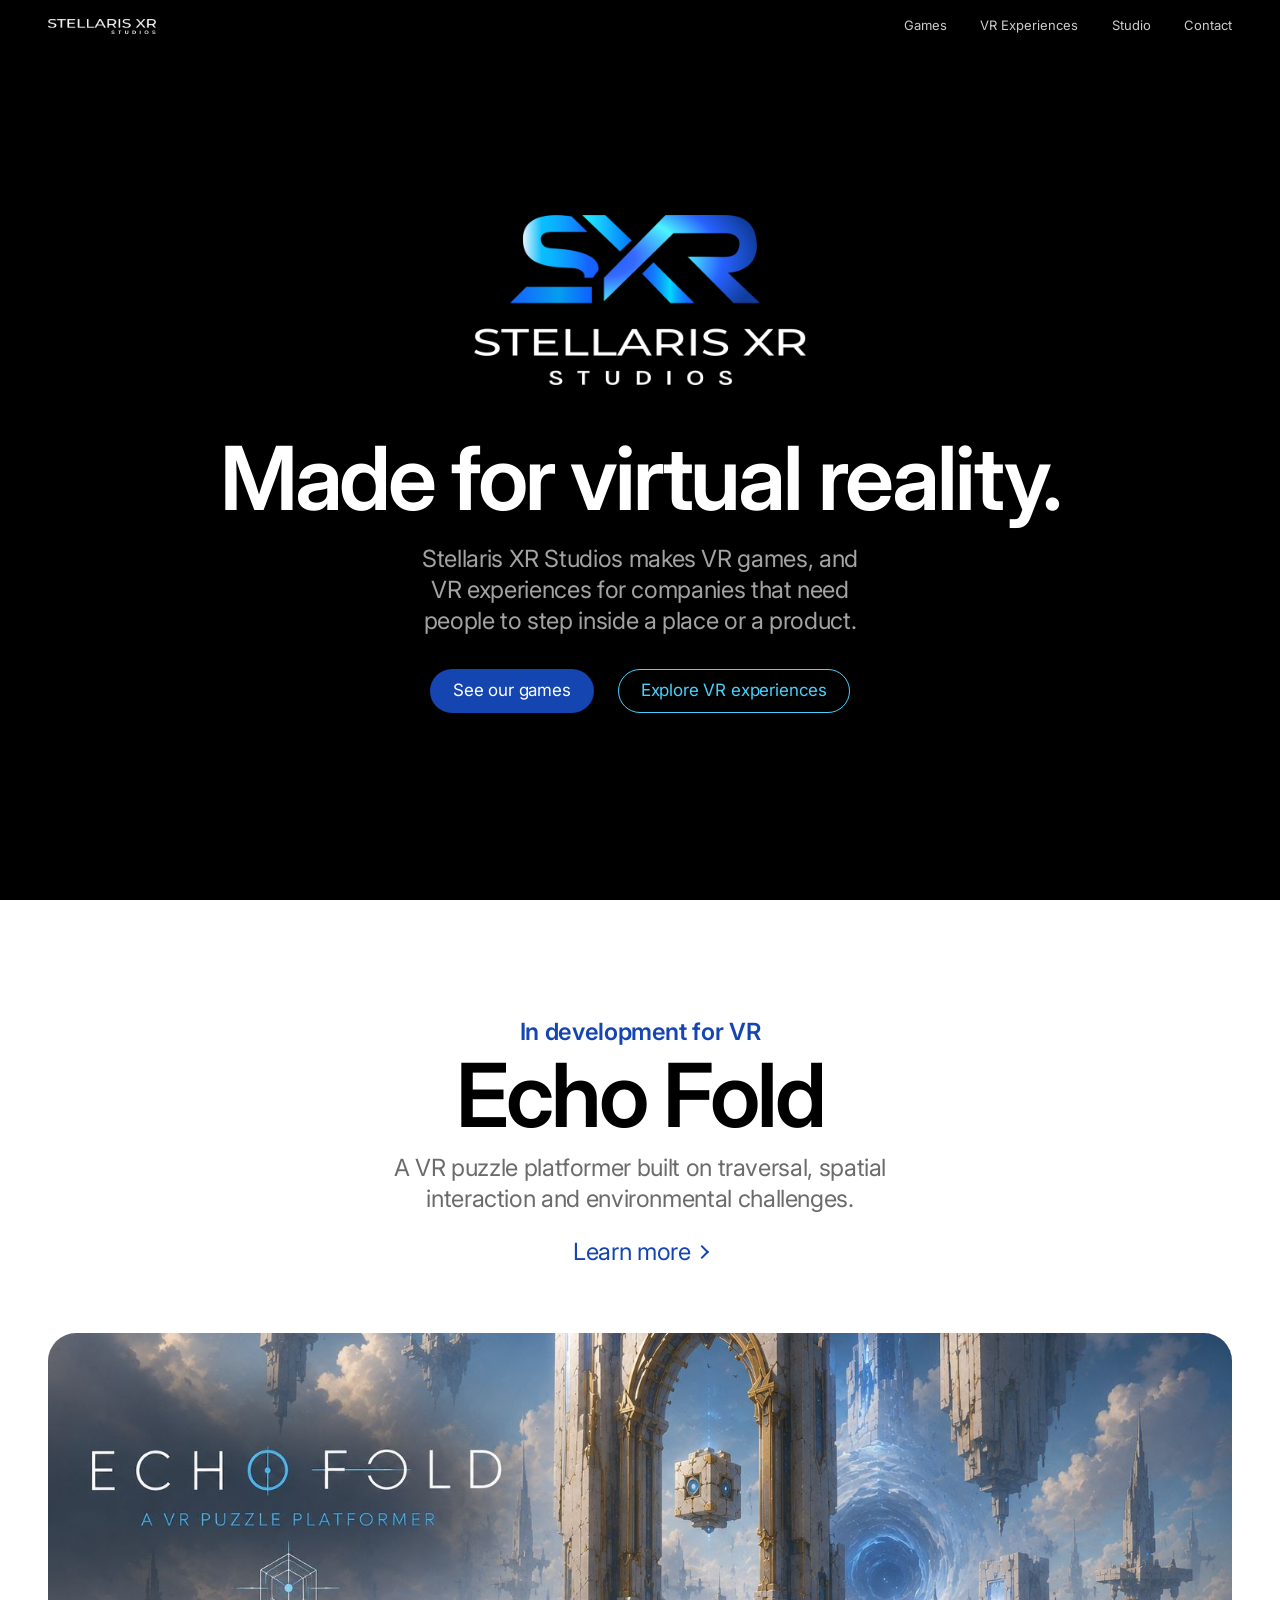
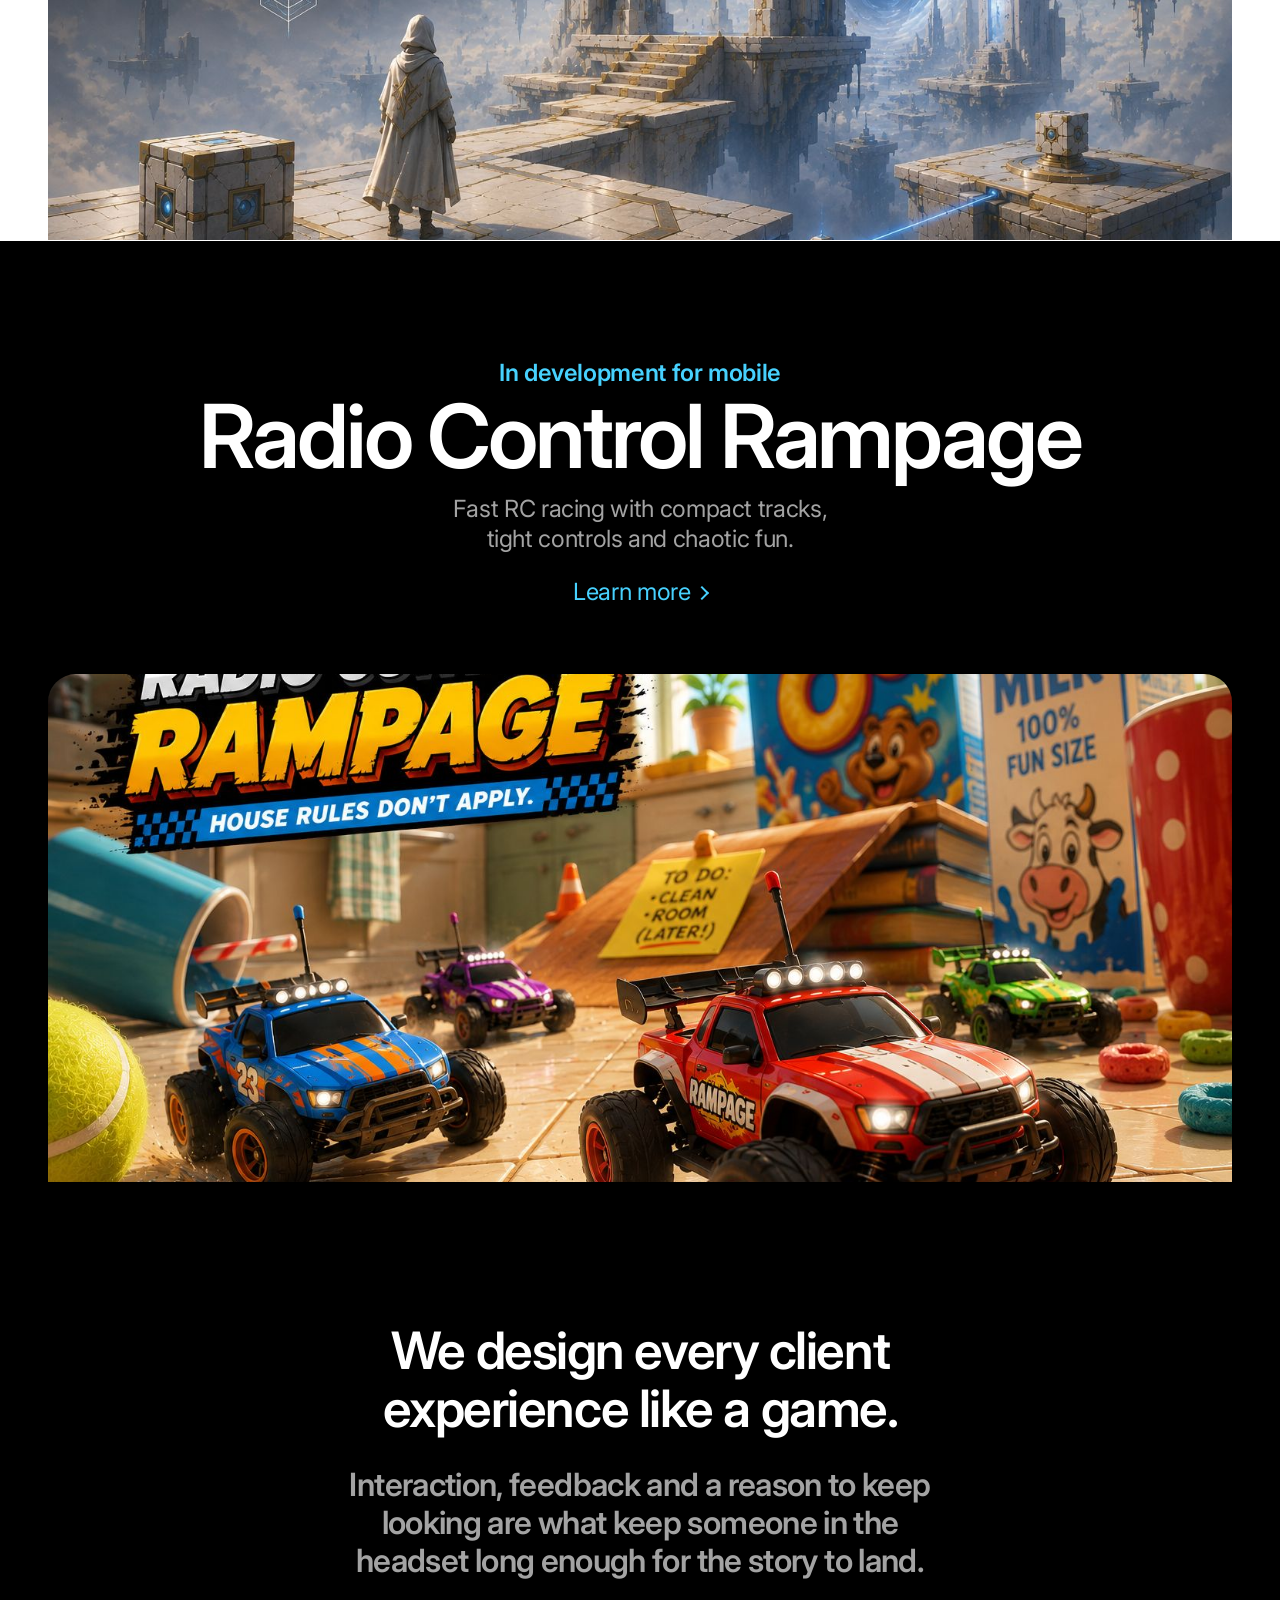
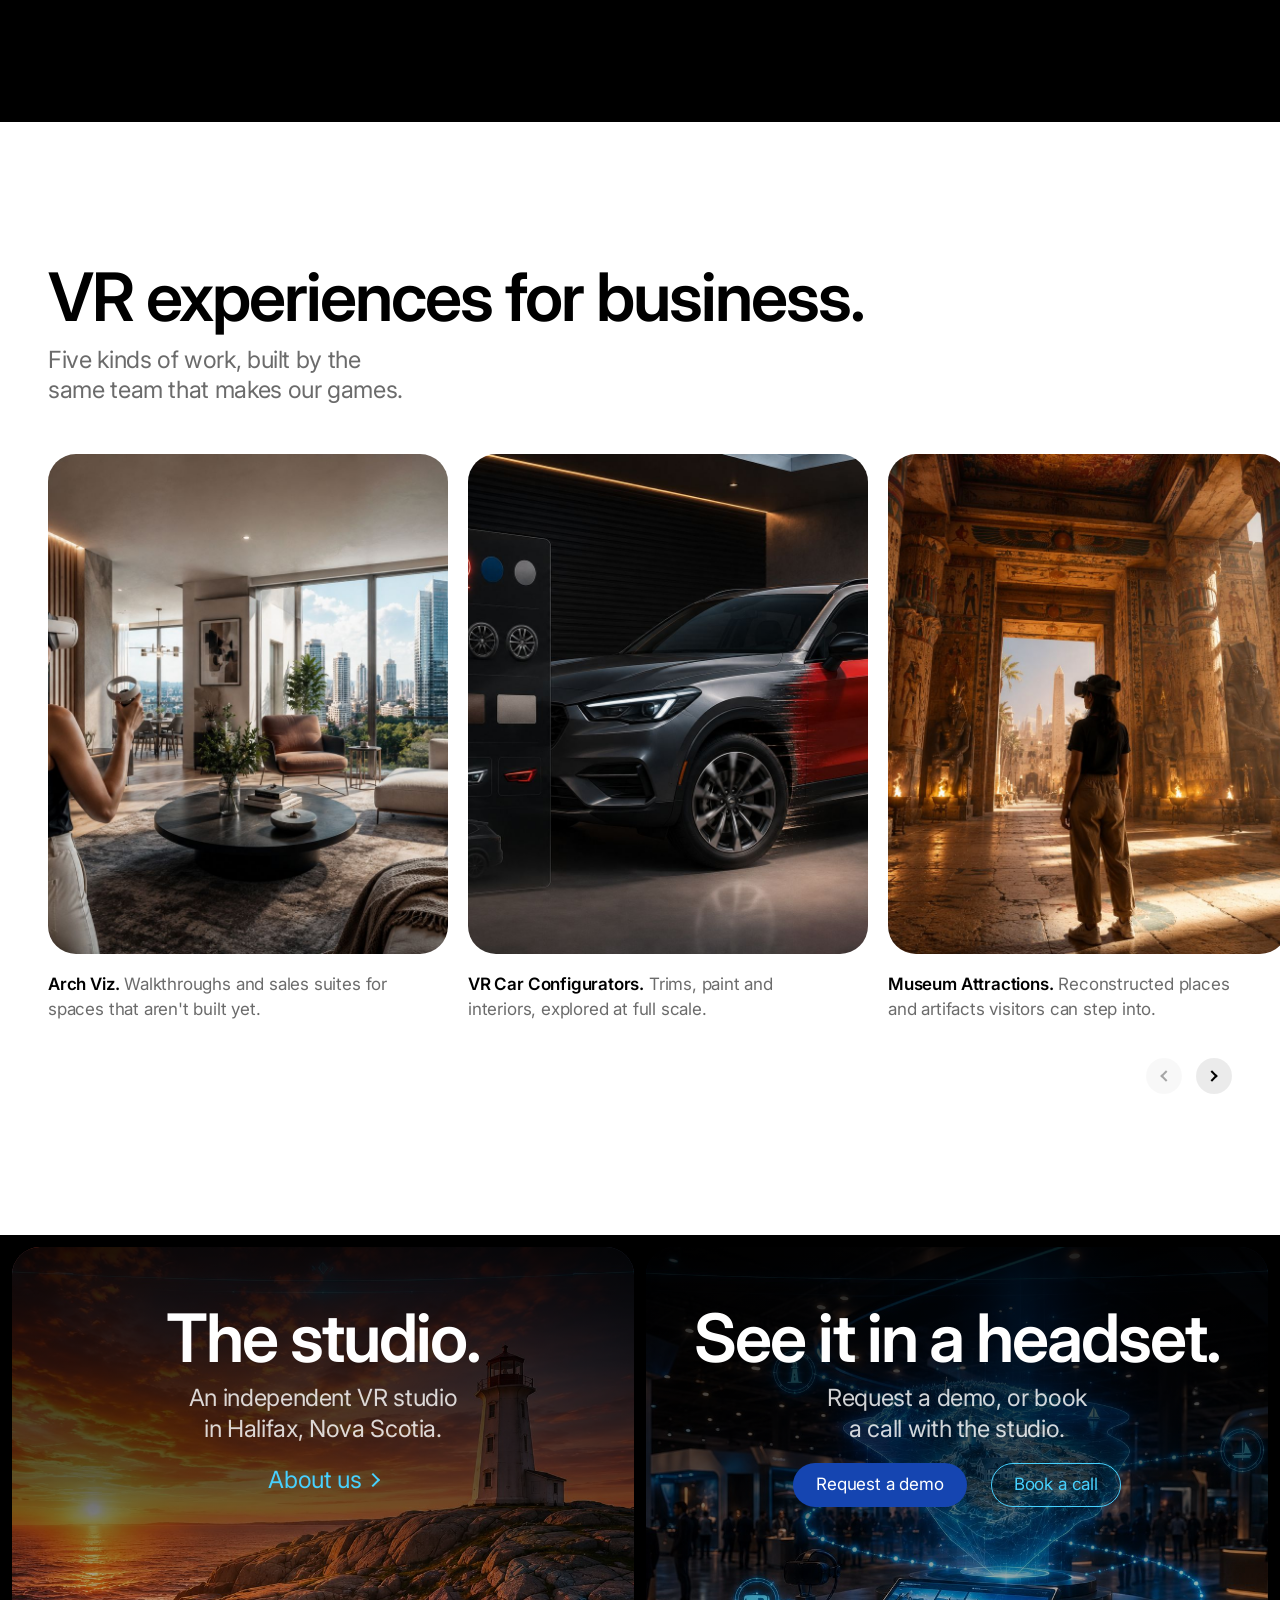
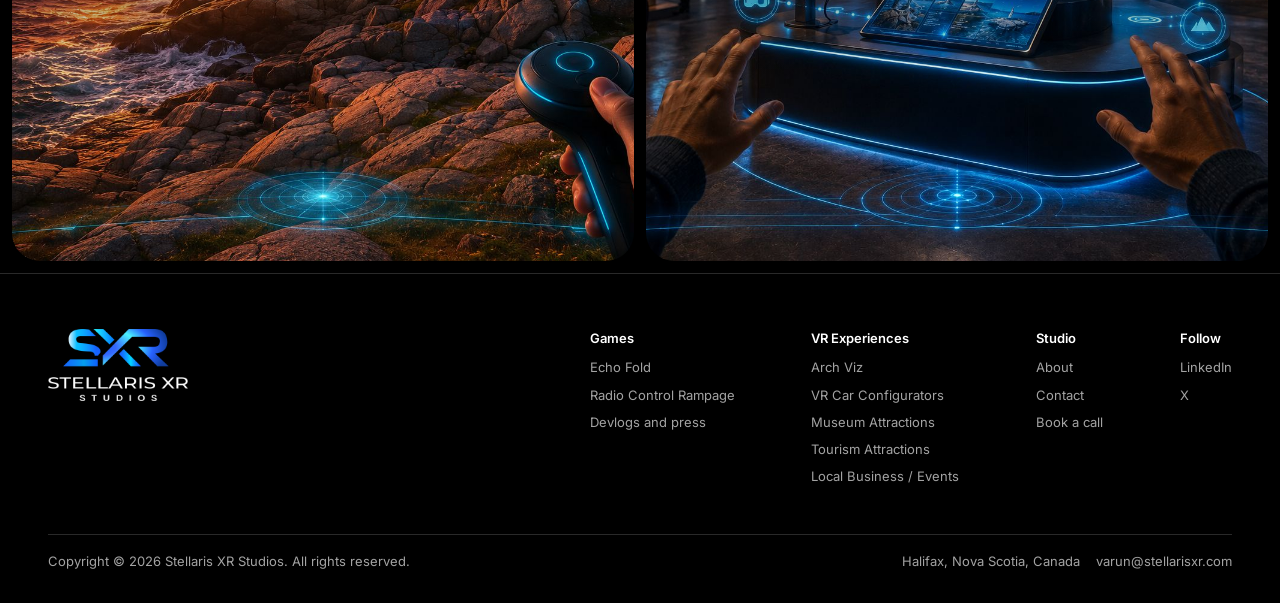
==== commit 68f2f23f: "Redesign site with a minimal, Apple-inspired look Lead with the studio's VR games, with business VR " ====
--- a/index.html
+++ b/index.html
@@ -31,21 +31,19 @@
     <meta property="og:description"
         content="Immersive XR experiences, VR applications and cinematic games from Halifax, Canada." />
     <meta property="og:url" content="https://stellarisxr.com/" />
-    <meta property="og:image" content="https://stellarisxr.com/assets/og-image.jpg" />
+    <meta property="og:image" content="https://stellarisxr.com/assets/og-image.png" />
 
     <!-- TWITTER -->
     <meta name="twitter:card" content="summary_large_image" />
     <meta name="twitter:title" content="Stellaris XR Studios" />
     <meta name="twitter:description" content="Premium XR experiences, immersive business solutions and games." />
-    <meta name="twitter:image" content="https://stellarisxr.com/assets/og-image.jpg" />
+    <meta name="twitter:image" content="https://stellarisxr.com/assets/og-image.png" />
 
     <!-- PERFORMANCE -->
     <link rel="preconnect" href="https://fonts.googleapis.com" />
     <link rel="preconnect" href="https://fonts.gstatic.com" crossorigin />
 
-    <!-- FONT -->
-    <link href="https://fonts.googleapis.com/css2?family=Inter:wght@300;400;500;600;700&display=swap"
-        rel="stylesheet" />
+    <link href="https://fonts.googleapis.com/css2?family=Inter:opsz,wght@14..32,400;14..32,600&display=swap" rel="stylesheet" />
 
     <!-- CSS -->
     <link rel="stylesheet" href="styles.css" />
@@ -91,25 +89,17 @@
 
 <body>
 
-    <div class="preloader">
-
-        <div class="preloader-logo">
-            <img src="assets/sxr-mark-gradient.png" alt="Stellaris XR Studios" loading="lazy" />
-        </div>
-
-    </div>
+    <a class="skip-link" href="#main">Skip to content</a>
 
     <header class="site-header">
-        <nav class="nav">
-            <a href="index.html" class="logo">
-                <img src="assets/logo-white.png" alt="Stellaris XR Studios Logo" loading="lazy" />
+        <nav class="nav" aria-label="Main">
+            <a href="index.html" class="logo" aria-label="Stellaris XR Studios home">
+                <img src="assets/stellaris-wordmark-white-crop.png" alt="Stellaris XR Studios" width="108" height="15" />
             </a>
-
             <div class="nav-links">
-                <a href="index.html">Home</a>
-
+                <a href="games.html">Games</a>
                 <div class="dropdown">
-                    <button class="dropdown-toggle">Services</button>
+                    <button class="dropdown-toggle" aria-expanded="false" aria-haspopup="true">VR Experiences</button>
                     <div class="dropdown-menu">
                         <a href="arch-viz.html">Arch Viz</a>
                         <a href="vr-car-configurators.html">VR Car Configurators</a>
@@ -118,306 +108,188 @@
                         <a href="local-business-events.html">Local Business / Events</a>
                     </div>
                 </div>
-
-                <a href="games.html">Games</a>
-                <a href="about.html">About</a>
+                <a href="about.html">Studio</a>
                 <a href="contact.html">Contact</a>
             </div>
-
-            <div class="nav-actions">
-                <a href="contact.html" class="nav-cta">Request a Demo</a>
-                <a href="#"
-                    onclick="Calendly.initPopupWidget({url: 'https://cal.com/stellarisxr/consultation'}); return false;"
-                    class="nav-cta">Schedule a Call</a>
-            </div>
-
-            <button class="mobile-menu-button">☰</button>
+            <button class="mobile-menu-button" aria-expanded="false" aria-controls="mobile-menu" aria-label="Open menu"><span></span></button>
         </nav>
     </header>
 
-    <div class="mobile-menu">
-
-        <button class="mobile-close">×</button>
-
-        <a href="index.html">Home</a>
-        <a href="arch-viz.html">Arch Viz</a>
-        <a href="vr-car-configurators.html">VR Car Configurators</a>
-        <a href="museum-attractions.html">Museum Attractions</a>
-        <a href="tourism-attractions.html">Tourism Attractions</a>
-        <a href="local-business-events.html">Local Business / Events</a>
-        <a href="games.html">Games</a>
-        <a href="about.html">About</a>
-        <a href="contact.html">Contact</a>
-        <a href="#"
-            onclick="Calendly.initPopupWidget({url: 'https://cal.com/stellarisxr/consultation'}); return false;">Schedule
-            a Call</a>
-
+    <div class="mobile-menu" id="mobile-menu" aria-hidden="true">
+        <button class="mobile-close" aria-label="Close menu"></button>
+        <nav aria-label="Mobile">
+            <a href="index.html">Home</a>
+            <a href="games.html">Games</a>
+            <a href="index.html#experiences">VR Experiences</a>
+            <a class="sub" href="arch-viz.html">Arch Viz</a>
+            <a class="sub" href="vr-car-configurators.html">VR Car Configurators</a>
+            <a class="sub" href="museum-attractions.html">Museum Attractions</a>
+            <a class="sub" href="tourism-attractions.html">Tourism Attractions</a>
+            <a class="sub" href="local-business-events.html">Local Business / Events</a>
+            <a href="about.html">Studio</a>
+            <a href="contact.html">Contact</a>
+        </nav>
+        <a href="contact.html#request" class="btn">Request a demo</a>
     </div>
 
-
-    <main>
-
-        <section class="hero">
+    <main id="main">
+
+        <section class="hero dark">
             <div class="hero-bg">
-                <video class="hero-video active" muted loop playsinline preload="auto" poster="assets/hero1.jpg">
-                    <source src="assets/hero1.webm" type="video/webm">
-                    <source src="assets/hero1.mp4" type="video/mp4">
-                </video>
-                <video class="hero-video" muted loop playsinline preload="metadata" poster="assets/hero2.jpg">
-                    <source src="assets/hero2.webm" type="video/webm">
-                    <source src="assets/hero2.mp4" type="video/mp4">
-                </video>
-                <video class="hero-video" muted loop playsinline preload="metadata" poster="assets/hero3.jpg">
-                    <source src="assets/hero3.webm" type="video/webm">
-                    <source src="assets/hero3.mp4" type="video/mp4">
-                </video>
-                <video class="hero-video" muted loop playsinline preload="metadata" poster="assets/hero4.jpg">
-                    <source src="assets/hero4.webm" type="video/webm">
-                    <source src="assets/hero4.mp4" type="video/mp4">
-                </video>
-                <div class="hero-scrim"></div>
-            </div>
-
-            <div class="hero-content">
-                <p class="eyebrow">Stellaris XR Studios</p>
-                <h1 class="hero-title">Built for<br>Immersion.</h1>
-                <p class="hero-text">
-                    We design spatial experiences that inspire, educate and entertain.
-                </p>
-
-                <div class="hero-actions">
-                    <a href="contact.html" class="btn-primary">Request a Demo</a>
-                    <a href="#services" class="btn-secondary">Explore Services</a>
-                </div>
-            </div>
-
-            <div class="showcase-dots">
-                <span class="active"></span>
-                <span></span>
-                <span></span>
-                <span></span>
-            </div>
-        </section>
-
-        <section id="services" class="section light">
-            <div class="section-inner fade-in">
-                <p class="eyebrow">Our Services</p>
-                <h2 class="section-title">Immersive experiences for every industry.</h2>
-                <p class="section-subtitle">
-                    From real estate visualization to interactive tourism, museums, automotive showcases and live local
-                    events.
-                </p>
-
-                <div class="services-grid">
-                    <a href="arch-viz.html" class="service-card image-service-card">
-                        <img src="assets/svc-arch-viz.png" alt="Architectural visualization XR experience"
-                            loading="lazy" />
-                        <div class="service-card-content">
-                            <h3>Arch Viz</h3>
-                            <p>Premium real estate and architectural visualization experiences.</p>
-                        </div>
-                    </a>
-
-                    <a href="vr-car-configurators.html" class="service-card image-service-card">
-                        <img src="assets/svc-car-configurator.png" alt="VR car configurator experience"
-                            loading="lazy" />
-                        <div class="service-card-content">
-                            <h3>VR Car Configurators</h3>
-                            <p>Interactive vehicle showcases for automotive brands and dealers.</p>
-                        </div>
-                    </a>
-
-                    <a href="museum-attractions.html" class="service-card image-service-card">
-                        <img src="assets/svc-museum.png" alt="Immersive museum XR exhibit" loading="lazy" />
-                        <div class="service-card-content">
-                            <h3>Museum Attractions</h3>
-                            <p>Educational immersive exhibits built for visitor engagement.</p>
-                        </div>
-                    </a>
-
-                    <a href="tourism-attractions.html" class="service-card image-service-card">
-                        <img src="assets/svc-tourism.png" alt="Virtual tourism destination experience" loading="lazy" />
-                        <div class="service-card-content">
-                            <h3>Tourism Attractions</h3>
-                            <p>Virtual destination previews and interactive cultural experiences.</p>
-                        </div>
-                    </a>
-
-                    <a href="local-business-events.html" class="service-card image-service-card">
-                        <img src="assets/svc-events.png" alt="XR brand activation for events" loading="lazy" />
-                        <div class="service-card-content">
-                            <h3>Local Business / Events</h3>
-                            <p>XR activations for launches, events and branded experiences.</p>
-                        </div>
-                    </a>
-
-                    <a href="games.html" class="service-card image-service-card">
-                        <img src="assets/svc-games.png" alt="Cinematic game world" loading="lazy" />
-                        <div class="service-card-content">
-                            <h3>Games</h3>
-                            <p>Cinematic interactive worlds built for players.</p>
-                        </div>
-                    </a>
-                </div>
-            </div>
-        </section>
-
-        <section class="section dark">
-            <div class="section-inner feature-panel fade-in">
+                <video data-loop muted loop playsinline preload="metadata" aria-label="A slow drift through a galaxy"><source src="assets/hero1.mp4" type="video/mp4"></video>
+            </div>
+            <div data-reveal>
+                <img class="hero-logo" src="assets/logo-white-crop.png" alt="" width="800" height="408" />
+                <h1 class="t-hero">Made for virtual reality.</h1>
+                <p class="t-sub">Stellaris XR Studios makes VR games, and VR experiences for companies that need people to step inside a place or a product.</p>
+                <div class="actions">
+                    <a href="games.html" class="btn">See our games</a>
+                    <a href="#experiences" class="btn ghost">Explore VR experiences</a>
+                </div>
+            </div>
+        </section>
+
+        <section class="light tile" id="echo-fold">
+            <div class="container" data-reveal>
+                <p class="t-kicker">In development for VR</p>
+                <h2 class="t-hero">Echo Fold</h2>
+                <p class="t-sub">A VR puzzle platformer built on traversal, spatial interaction and environmental challenges.</p>
+                <div class="actions">
+                    <a href="games.html#echo-fold" class="more">Learn more</a>
+                </div>
+            </div>
+            <div class="container tile-media" data-reveal style="--delay:150ms">
+                <video data-loop muted loop playsinline preload="metadata" poster="assets/echo-fold.jpg" aria-label="Echo Fold gameplay captured in a headset"><source src="assets/hero3.mp4" type="video/mp4"></video>
+            </div>
+        </section>
+
+        <section class="dark tile" id="rc-rampage">
+            <div class="container" data-reveal>
+                <p class="t-kicker">In development for mobile</p>
+                <h2 class="t-hero">Radio Control Rampage</h2>
+                <p class="t-sub">Fast RC racing with compact tracks, tight controls and chaotic fun.</p>
+                <div class="actions">
+                    <a href="games.html#rc-rampage" class="more">Learn more</a>
+                </div>
+            </div>
+            <div class="container tile-media" data-reveal style="--delay:150ms">
+                <img src="assets/rc-rampage.jpg" alt="Radio Control Rampage: RC cars racing across a kitchen table" width="1536" height="1024" loading="lazy" />
+            </div>
+        </section>
+
+        <section class="section dark center">
+            <div class="container">
+                <h2 class="statement" data-reveal>We design every client experience like a game.</h2>
+                <p class="statement-dim" data-reveal style="--delay:100ms">Interaction, feedback and a reason to keep looking are what keep someone in the headset long enough for the story to land.</p>
+            </div>
+        </section>
+
+        <section class="section light" id="experiences" data-gallery>
+            <div class="container gallery-head" data-reveal>
                 <div>
-                    <p class="eyebrow">Enterprise XR</p>
-                    <h2 class="section-title">Designed to move people before they arrive.</h2>
-                    <p class="section-subtitle">
-                        We help businesses present places, products and stories through immersive digital experiences.
-                    </p>
-                    <br />
-                    <a href="contact.html" class="btn-primary">Request a Demo</a>
-                </div>
-
-            </div>
-        </section>
-
-        <section class="section dark games-section">
-            <div class="section-inner feature-panel fade-in">
-
-                <div>
-                    <p class="eyebrow">Cinematic Games</p>
-                    <h2 class="section-title">Stories you play. Worlds you feel.</h2>
-                    <p class="section-subtitle">
-                        Stellaris XR Studios also develops immersive games with cinematic worlds, interactive systems
-                        and emotional storytelling.
-                    </p>
-                    <br />
-                    <a href="games.html" class="btn-secondary">View Games</a>
-                </div>
-            </div>
-        </section>
-
-        <section class="section light">
-            <div class="section-inner feature-panel fade-in">
-                <div>
-                    <p class="eyebrow">Halifax, Canada</p>
-                    <h2 class="section-title">Local studio. Global vision.</h2>
-                    <p class="section-subtitle">
-                        Based in Halifax, Nova Scotia, we create immersive XR experiences for Canadian businesses and
-                        global audiences.
-                    </p>
-                    <br />
-                    <a href="about.html" class="btn-primary">About the Studio</a>
-                </div>
-
-            </div>
-        </section>
-
-        <section class="section dark cta-section">
-            <div class="section-inner fade-in">
-                <p class="eyebrow">Ready to build?</p>
-                <h2 class="section-title">Let’s create the extraordinary.</h2>
-                <p>
-                    Request a demo and tell us what kind of immersive experience you want to bring to life.
-                </p>
-
-                <form class="contact-form">
-                    <input type="text" name="name" autocomplete="name" placeholder="Your Name" required />
-                    <input type="email" name="email" autocomplete="email" placeholder="Email Address" required />
-                    <input type="text" name="company" autocomplete="organization"
-                        placeholder="Company / Organization" />
-
-                    <input type="hidden" name="service" value="Homepage Demo Request" />
-
-                    <textarea name="message" placeholder="Tell us about your project" required></textarea>
-
-                    <input type="text" name="website" tabindex="-1" autocomplete="off" style="display:none;" />
-
-                    <div class="cta-button-group">
-
-                        <button type="submit" class="btn-primary">
-                            Request Demo
-                        </button>
-
-                        <div class="calendly-divider">
-                            <span>OR</span>
-                        </div>
-
-                        <a href="#" class="btn-primary" onclick="Calendly.initPopupWidget({
-      url: 'https://cal.com/stellarisxr/consultation'
-    }); return false;">
-                            Schedule a Call
-                        </a>
-
-                    </div>
-                </form>
-            </div>
-
+                    <h2 class="t-h1">VR experiences for business.</h2>
+                        <p class="t-sub">Five kinds of work, built by the same team that makes our games.</p>
+                </div>
+            </div>
+            <ul class="gallery" data-reveal style="--delay:120ms">
+                <li class="g-card">
+                    <a href="arch-viz.html"><span class="g-media"><img src="assets/arch-walkthroughs.jpg" alt="Arch Viz" width="1536" height="1024" loading="lazy" /></span>
+                        <p class="g-text"><strong>Arch Viz.</strong> Walkthroughs and sales suites for spaces that aren&#x27;t built yet.</p></a>
+                </li>
+                <li class="g-card">
+                    <a href="vr-car-configurators.html"><span class="g-media"><img src="assets/car-exterior.jpg" alt="VR Car Configurators" width="1536" height="1024" loading="lazy" /></span>
+                        <p class="g-text"><strong>VR Car Configurators.</strong> Trims, paint and interiors, explored at full scale.</p></a>
+                </li>
+                <li class="g-card">
+                    <a href="museum-attractions.html"><span class="g-media"><img src="assets/museum-vr-exhibits.jpg" alt="Museum Attractions" width="1536" height="1024" loading="lazy" /></span>
+                        <p class="g-text"><strong>Museum Attractions.</strong> Reconstructed places and artifacts visitors can step into.</p></a>
+                </li>
+                <li class="g-card">
+                    <a href="tourism-attractions.html"><span class="g-media"><img src="assets/tourism-previews.jpg" alt="Tourism Attractions" width="1536" height="1024" loading="lazy" /></span>
+                        <p class="g-text"><strong>Tourism Attractions.</strong> Let visitors experience the destination before the trip.</p></a>
+                </li>
+                <li class="g-card">
+                    <a href="local-business-events.html"><span class="g-media"><img src="assets/events-activations.jpg" alt="Local Business / Events" width="1536" height="1024" loading="lazy" /></span>
+                        <p class="g-text"><strong>Local Business / Events.</strong> Headset stations for launches, festivals and trade shows.</p></a>
+                </li>
+            </ul>
+            <div class="container g-controls">
+                <button class="g-btn prev" aria-label="Previous"></button>
+                <button class="g-btn next" aria-label="Next"></button>
+            </div>
+        </section>
+
+        <section class="dark">
+            <div class="duo">
+                <div class="duo-tile on-image" data-reveal>
+                    <div class="duo-bg"><img src="assets/tourism-previews.jpg" alt="The Nova Scotia coast at sunset" width="1536" height="1024" loading="lazy" /></div>
+                    <h2 class="t-h1">The studio.</h2>
+                    <p class="t-sub">An independent VR studio in Halifax, Nova Scotia.</p>
+                    <div class="actions"><a href="about.html" class="more">About us</a></div>
+                </div>
+                <div class="duo-tile on-image" data-reveal style="--delay:120ms">
+                    <div class="duo-bg"><video data-loop muted loop playsinline preload="metadata" poster="assets/events-activations.jpg" aria-label="Footage from an event booth: people trying our headsets"><source src="assets/hero7.mp4" type="video/mp4"></video></div>
+                    <h2 class="t-h1">See it in a headset.</h2>
+                    <p class="t-sub">Request a demo, or book a call with the studio.</p>
+                    <div class="actions">
+                        <a href="contact.html#request" class="btn">Request a demo</a>
+                        <a href="https://cal.com/stellarisxr/consultation" class="btn ghost" data-schedule target="_blank" rel="noopener">Book a call</a>
+                    </div>
+                </div>
+            </div>
         </section>
 
     </main>
 
     <footer class="footer">
-        <div class="footer-inner">
-            <div>
-                <img src="assets/stellaris-wordmark-white.png" alt="Stellaris XR Studios" loading="lazy" />
-                <p>Immersive experiences. Limitless possibilities.</p>
-            </div>
-
-            <div>
-                <h4>Services</h4>
-                <div class="footer-links">
-                    <a href="games.html">Games</a>
-                    <a href="arch-viz.html">Arch Viz</a>
-                    <a href="vr-car-configurators.html">VR Car Configurators</a>
-                    <a href="museum-attractions.html">Museum Attractions</a>
-                    <a href="tourism-attractions.html">Tourism Attractions</a>
-                    <a href="local-business-events.html">Local Business / Events</a>
-                </div>
-            </div>
-
-            <div>
-                <h4>Company</h4>
-                <div class="footer-links">
-                    <a href="about.html">About</a>
-                    <a href="contact.html">Contact</a>
-                </div>
-            </div>
-
-            <div>
-                <h4>Contact</h4>
-                <p>Halifax, Nova Scotia, Canada</p>
-                <p>varun@stellarisxr.com</p>
-                <div class="social-links">
-
-                    <a href="https://www.linkedin.com/company/stellaris-xr-studios/" target="_blank"
-                        rel="noopener noreferrer" aria-label="LinkedIn">
-
-                        <svg xmlns="http://www.w3.org/2000/svg" width="20" height="20" viewBox="0 0 24 24"
-                            fill="currentColor">
-                            <path
-                                d="M4.98 3.5C4.98 4.88 3.86 6 2.48 6S0 4.88 0 3.5 1.12 1 2.5 1 5 2.12 5 3.5zM.5 8h4V24h-4V8zm7.5 0h3.8v2.2h.1c.5-1 1.8-2.2 3.9-2.2 4.2 0 5 2.8 5 6.4V24h-4v-7.1c0-1.7 0-3.9-2.4-3.9s-2.7 1.9-2.7 3.8V24h-4V8z" />
-                        </svg>
-
-                    </a>
-
-                    <a href="https://x.com/StellarisXR" target="_blank" rel="noopener noreferrer"
-                        aria-label="Twitter X">
-
-                        <svg xmlns="http://www.w3.org/2000/svg" width="20" height="20" viewBox="0 0 24 24"
-                            fill="currentColor">
-                            <path
-                                d="M18.901 1.153h3.68l-8.04 9.19L24 22.847h-7.406l-5.8-7.584-6.64 7.584H.474l8.6-9.83L0 1.153h7.594l5.243 6.932L18.901 1.153zm-1.292 19.39h2.039L6.486 3.348H4.298L17.609 20.544z" />
-                        </svg>
-
-                    </a>
-
-                </div>
-            </div>
-
+        <div class="container">
+            <div class="footer-top">
+                <img class="footer-logo" src="assets/logo-white-crop.png" alt="Stellaris XR Studios" width="800" height="408" loading="lazy" />
+                <div class="footer-cols">
+                    <div>
+                        <h2>Games</h2>
+                        <ul>
+                            <li><a href="games.html#echo-fold">Echo Fold</a></li>
+                            <li><a href="games.html#rc-rampage">Radio Control Rampage</a></li>
+                            <li><a href="games.html#news">Devlogs and press</a></li>
+                        </ul>
+                    </div>
+                    <div>
+                        <h2>VR Experiences</h2>
+                        <ul>
+                        <li><a href="arch-viz.html">Arch Viz</a></li>
+                        <li><a href="vr-car-configurators.html">VR Car Configurators</a></li>
+                        <li><a href="museum-attractions.html">Museum Attractions</a></li>
+                        <li><a href="tourism-attractions.html">Tourism Attractions</a></li>
+                        <li><a href="local-business-events.html">Local Business / Events</a></li>
+                        </ul>
+                    </div>
+                    <div>
+                        <h2>Studio</h2>
+                        <ul>
+                            <li><a href="about.html">About</a></li>
+                            <li><a href="contact.html">Contact</a></li>
+                            <li><a href="https://cal.com/stellarisxr/consultation" data-schedule target="_blank" rel="noopener">Book a call</a></li>
+                        </ul>
+                    </div>
+                    <div>
+                        <h2>Follow</h2>
+                        <ul>
+                            <li><a href="https://www.linkedin.com/company/stellaris-xr-studios/" target="_blank" rel="noopener noreferrer">LinkedIn</a></li>
+                            <li><a href="https://x.com/StellarisXR" target="_blank" rel="noopener noreferrer">X</a></li>
+                        </ul>
+                    </div>
+                </div>
+            </div>
             <div class="footer-bottom">
-                © 2026 Stellaris XR Studios. All rights reserved.
-            </div>
+                <p>Copyright &copy; 2026 Stellaris XR Studios. All rights reserved.</p>
+                <p>Halifax, Nova Scotia, Canada &nbsp;&nbsp; <a href="mailto:varun@stellarisxr.com">varun@stellarisxr.com</a></p>
+            </div>
+        </div>
     </footer>
 
     <script src="https://assets.calendly.com/assets/external/widget.js" async></script>
     <script src="script.js"></script>
 </body>
 
-</html>+</html>
--- a/styles.css
+++ b/styles.css
@@ -1,23 +1,47 @@
+/* ===============================
+   STELLARIS XR STUDIOS
+   Palette: #000000 · #FFFFFF · #47D1FE · #1545B1
+   =============================== */
+
 :root {
     --black: #000000;
     --white: #ffffff;
     --cyan: #47d1fe;
     --blue: #1545b1;
-    --text-dark: #111111;
-    --text-light: #f5f5f5;
-    --muted-dark: #666666;
-    --muted-light: #b8b8b8;
-    --glass-dark: rgba(0, 0, 0, 0.42);
-    --glass-light: rgba(255, 255, 255, 0.72);
-    --border-dark: rgba(255, 255, 255, 0.14);
-    --border-light: rgba(0, 0, 0, 0.12);
-    --gradient: linear-gradient(135deg, #47d1fe 0%, #1d7dff 45%, #1545b1 100%);
-    --max-width: 1200px;
-    --nav-height: 72px;
-    --ease: cubic-bezier(0.22, 1, 0.36, 1);
-}
-
-* {
+
+    /* tints of the palette, never new hues */
+    --on-dark-2: rgba(255, 255, 255, 0.64);
+    --on-dark-card: rgba(255, 255, 255, 0.07);
+    --on-dark-line: rgba(255, 255, 255, 0.16);
+    --on-light-2: rgba(0, 0, 0, 0.58);
+    --on-light-card: rgba(0, 0, 0, 0.04);
+    --on-light-line: rgba(0, 0, 0, 0.16);
+
+    --font: -apple-system, BlinkMacSystemFont, "Inter", "Segoe UI", system-ui, sans-serif;
+
+    --t-hero: clamp(2.5rem, 1.2rem + 5.4vw, 6rem);
+    --t-h1: clamp(2rem, 1.3rem + 3.6vw, 4.5rem);
+    --t-h2: clamp(2rem, 1.3rem + 2.4vw, 3.5rem);
+    --t-h3: clamp(1.5rem, 1.2rem + 1vw, 2rem);
+    --t-sub: clamp(1.1875rem, 1rem + 0.6vw, 1.75rem);
+    --t-body: 1.0625rem;
+    --t-small: 0.875rem;
+    --t-micro: 0.8125rem;
+
+    --nav-h: 52px;
+    --local-h: 52px;
+    --max: 1200px;
+    --pad: clamp(20px, 4vw, 48px);
+    --radius: 28px;
+    --radius-sm: 18px;
+
+    --ease: cubic-bezier(0.25, 0.1, 0.25, 1);
+    --ease-out: cubic-bezier(0.23, 1, 0.32, 1);
+}
+
+*,
+*::before,
+*::after {
     box-sizing: border-box;
     margin: 0;
     padding: 0;
@@ -25,20 +49,27 @@
 
 html {
     scroll-behavior: smooth;
+    -webkit-text-size-adjust: 100%;
 }
 
 body {
-    font-family: Inter, -apple-system, BlinkMacSystemFont, "Segoe UI", sans-serif;
+    font-family: var(--font);
+    font-size: var(--t-body);
+    line-height: 1.47;
+    letter-spacing: -0.011em;
     background: var(--black);
     color: var(--white);
-    line-height: 1.5;
     overflow-x: hidden;
+    -webkit-font-smoothing: antialiased;
+    -moz-osx-font-smoothing: grayscale;
+    font-optical-sizing: auto;
 }
 
 img,
-video {
+video,
+svg {
+    display: block;
     max-width: 100%;
-    display: block;
 }
 
 a {
@@ -48,470 +79,1018 @@
 
 button,
 input,
+select,
 textarea {
     font: inherit;
-}
-
-.site-header {
-    position: fixed;
-    inset: 0 0 auto 0;
-    height: var(--nav-height);
-    z-index: 1000;
-    display: flex;
-    align-items: center;
-    backdrop-filter: blur(20px);
-    background: rgba(0, 0, 0, 0.38);
-    border-bottom: 1px solid rgba(255, 255, 255, 0.08);
-    color: #ffffff;
-}
-
-.nav {
-    width: min(100% - 48px, var(--max-width));
-    margin: 0 auto;
-    display: flex;
-    align-items: center;
-    justify-content: space-between;
-}
-
-.logo img {
-    height: 100px;
-    width: auto;
-}
-
-.nav-links {
-    display: flex;
-    align-items: center;
-    gap: 28px;
-    font-size: 0.82rem;
-    letter-spacing: 0.02em;
-}
-
-.nav-links a,
-.dropdown-toggle {
-    opacity: 0.86;
-    transition: opacity 0.25s var(--ease), color 0.25s var(--ease);
-}
-
-.nav-links a:hover,
-.dropdown-toggle:hover {
-    opacity: 1;
+    letter-spacing: inherit;
+    color: inherit;
+}
+
+button,
+a {
+    -webkit-tap-highlight-color: transparent;
+    touch-action: manipulation;
+}
+
+:focus-visible {
+    outline: 2px solid var(--cyan);
+    outline-offset: 3px;
+    border-radius: 6px;
+}
+
+::selection {
+    background: var(--cyan);
+    color: var(--black);
+}
+
+.skip-link {
+    position: absolute;
+    left: 16px;
+    top: -100px;
+    z-index: 3000;
+    padding: 10px 16px;
+    border-radius: 980px;
+    background: var(--white);
+    color: var(--black);
+}
+
+.skip-link:focus {
+    top: 10px;
+}
+
+/* ---------- Themes ---------- */
+
+.dark {
+    background: var(--black);
+    color: var(--white);
+    --fg-2: var(--on-dark-2);
+    --card: var(--on-dark-card);
+    --line: var(--on-dark-line);
+    --link: var(--cyan);
+}
+
+.light {
+    background: var(--white);
+    color: var(--black);
+    --fg-2: var(--on-light-2);
+    --card: var(--on-light-card);
+    --line: var(--on-light-line);
+    --link: var(--blue);
+}
+
+/* ---------- Type ---------- */
+
+.t-hero,
+.t-h1,
+.t-h2,
+.t-h3 {
+    font-weight: 600;
+    text-wrap: balance;
+}
+
+.t-hero {
+    font-size: var(--t-hero);
+    line-height: 1.03;
+    letter-spacing: -0.035em;
+}
+
+.t-h1 {
+    font-size: var(--t-h1);
+    line-height: 1.05;
+    letter-spacing: -0.03em;
+}
+
+.t-h2 {
+    font-size: var(--t-h2);
+    line-height: 1.08;
+    letter-spacing: -0.028em;
+}
+
+.t-h3 {
+    font-size: var(--t-h3);
+    line-height: 1.14;
+    letter-spacing: -0.02em;
+}
+
+.t-sub {
+    font-size: var(--t-sub);
+    line-height: 1.3;
+    letter-spacing: -0.015em;
+    font-weight: 400;
+    text-wrap: balance;
+}
+
+.t-kicker {
+    font-size: var(--t-sub);
+    font-weight: 600;
+    letter-spacing: -0.015em;
     color: var(--cyan);
 }
 
-.dropdown {
-    position: relative;
-}
-
-.dropdown-toggle {
-    background: none;
-    border: 0;
-    color: inherit;
-    cursor: pointer;
-}
-
-.dropdown-menu {
-    position: absolute;
-    top: calc(100% + 10px);
-    left: 50%;
-    transform: translateX(-50%) translateY(8px);
-    width: 240px;
-    padding: 14px;
-    border-radius: 18px;
-    background: rgba(10, 10, 10, 0.82);
-    border: 1px solid var(--border-dark);
-    backdrop-filter: blur(24px);
-    opacity: 0;
-    pointer-events: none;
-    transition: all 0.25s var(--ease);
-    z-index: 1000;
-}
-
-.dropdown::after {
-    content: "";
-    position: absolute;
-    left: 0;
-    top: 100%;
-    width: 100%;
-    height: 18px;
-}
-
-.dropdown:hover .dropdown-menu {
-    opacity: 1;
-    pointer-events: auto;
-    transform: translateX(-50%) translateY(0);
-}
-
-.dropdown-menu a {
-    display: block;
-    padding: 11px 12px;
-    border-radius: 12px;
-    color: var(--text-light);
-}
-
-.dropdown-menu a:hover {
-    background: rgba(71, 209, 254, 0.12);
-}
-
-.nav-cta,
-.btn-primary,
-.btn-secondary {
+.light .t-kicker {
+    color: var(--blue);
+}
+
+.fg-2 {
+    color: var(--fg-2);
+}
+
+.small {
+    font-size: var(--t-small);
+}
+
+/* ---------- Layout ---------- */
+
+.container {
+    width: min(100% - 2 * var(--pad), var(--max));
+    margin-inline: auto;
+}
+
+.section {
+    padding-block: clamp(80px, 11vw, 160px);
+}
+
+.center,
+.hero,
+.p-hero,
+.tile,
+.duo-tile {
+    text-align: center;
+}
+
+.center .t-sub,
+.center p,
+.hero .t-sub,
+.p-hero .t-sub,
+.tile .t-sub,
+.duo-tile .t-sub {
+    margin-inline: auto;
+}
+
+.stack > * + * {
+    margin-top: 16px;
+}
+
+/* ---------- Buttons and links ---------- */
+
+.btn {
     display: inline-flex;
     align-items: center;
     justify-content: center;
-    min-height: 42px;
+    min-height: 44px;
     padding: 0 22px;
-    border-radius: 999px;
-    font-size: 0.84rem;
-    font-weight: 500;
-    transition: transform 0.25s var(--ease), background 0.25s var(--ease);
-}
-
-.nav-cta,
-.btn-primary {
-    background: var(--gradient);
+    border-radius: 980px;
+    border: 1px solid transparent;
+    background: var(--blue);
     color: var(--white);
-    box-shadow: 0 12px 40px rgba(71, 209, 254, 0.22);
-}
-
-.btn-secondary {
+    font-size: var(--t-body);
+    font-weight: 400;
+    letter-spacing: -0.01em;
+    white-space: nowrap;
+    cursor: pointer;
+    transition: transform 120ms var(--ease-out), background-color 200ms var(--ease), color 200ms var(--ease), border-color 200ms var(--ease);
+}
+
+.btn:hover {
+    background: #1b52cc;
+}
+
+.btn:active {
+    transform: scale(0.97);
+}
+
+.btn.ghost {
+    background: transparent;
+    border-color: currentColor;
+    color: var(--link);
+}
+
+.btn.ghost:hover {
+    background: var(--link);
+    border-color: var(--link);
+    color: var(--black);
+}
+
+.light .btn.ghost:hover {
     color: var(--white);
-    border: 1px solid rgba(255, 255, 255, 0.28);
-}
-
-.nav-cta:hover,
-.btn-primary:hover,
-.btn-secondary:hover {
-    transform: translateY(-2px);
-}
-
-/* group the two header buttons together on the right */
-.nav-actions {
+}
+
+.btn.small {
+    min-height: 30px;
+    padding: 0 14px;
+    font-size: var(--t-micro);
+}
+
+.btn[disabled] {
+    opacity: 0.6;
+    cursor: progress;
+}
+
+.more {
+    display: inline-flex;
+    align-items: center;
+    gap: 2px;
+    color: var(--link);
+    font-size: var(--t-sub);
+    letter-spacing: -0.015em;
+}
+
+.more::after {
+    content: "";
+    width: 0.42em;
+    height: 0.42em;
+    margin-left: 0.18em;
+    border-right: 0.09em solid currentColor;
+    border-top: 0.09em solid currentColor;
+    transform: rotate(45deg);
+}
+
+.more:hover {
+    text-decoration: underline;
+    text-underline-offset: 0.16em;
+}
+
+.inline-link {
+    color: var(--link);
+}
+
+.inline-link:hover {
+    text-decoration: underline;
+}
+
+.actions {
+    display: flex;
+    flex-wrap: wrap;
+    align-items: center;
+    gap: 14px 24px;
+    margin-top: 32px;
+}
+
+.center .actions,
+.hero .actions,
+.p-hero .actions,
+.tile .actions,
+.duo-tile .actions {
+    justify-content: center;
+}
+
+/* ---------- Global nav ---------- */
+
+.site-header {
+    position: sticky;
+    top: 0;
+    z-index: 1000;
+    height: var(--nav-h);
+    background: rgba(0, 0, 0, 0.78);
+    -webkit-backdrop-filter: saturate(180%) blur(20px);
+    backdrop-filter: saturate(180%) blur(20px);
+}
+
+.nav {
+    height: 100%;
+    width: min(100% - 2 * var(--pad), var(--max));
+    margin-inline: auto;
     display: flex;
     align-items: center;
-    gap: 12px;
-}
-
-/* secondary header button: outline style next to the primary CTA */
-.nav-cta-secondary {
-    background: transparent;
-    border: 1px solid rgba(255, 255, 255, 0.28);
-    box-shadow: none;
-}
-
-.nav-cta-secondary:hover {
+    gap: 24px;
+}
+
+.logo img {
+    height: 15px;
+    width: auto;
+}
+
+.nav-links {
+    margin-left: auto;
+    display: flex;
+    align-items: center;
+    gap: clamp(20px, 2.6vw, 36px);
+    font-size: var(--t-micro);
+    letter-spacing: 0;
+}
+
+.nav-links > a,
+.dropdown-toggle {
+    display: inline-flex;
+    align-items: center;
+    min-height: 44px;
+    color: rgba(255, 255, 255, 0.8);
+    background: none;
+    border: 0;
+    cursor: pointer;
+    transition: color 200ms var(--ease);
+}
+
+.nav-links > a:hover,
+.dropdown-toggle:hover,
+.nav-links > a[aria-current="page"],
+.dropdown-toggle[aria-current="page"] {
+    color: var(--white);
+}
+
+.dropdown {
+    position: relative;
+}
+
+.dropdown-menu {
+    position: absolute;
+    top: calc(100% - 2px);
+    left: 50%;
+    min-width: 240px;
+    padding: 10px;
+    border-radius: var(--radius-sm);
+    background: rgba(18, 18, 18, 0.96);
+    -webkit-backdrop-filter: saturate(180%) blur(20px);
+    backdrop-filter: saturate(180%) blur(20px);
+    box-shadow: 0 20px 50px rgba(0, 0, 0, 0.5);
+    transform: translateX(-50%);
+    display: none;
+}
+
+.dropdown:hover .dropdown-menu,
+.dropdown.open .dropdown-menu {
+    display: block;
+    animation: menu-in 180ms var(--ease-out);
+}
+
+@keyframes menu-in {
+    from {
+        opacity: 0;
+        transform: translate(-50%, -6px);
+    }
+}
+
+.dropdown-menu a {
+    display: block;
+    padding: 10px 12px;
+    border-radius: 10px;
+    font-size: var(--t-small);
+    color: rgba(255, 255, 255, 0.86);
+    transition: background-color 150ms var(--ease), color 150ms var(--ease);
+}
+
+.dropdown-menu a:hover {
     background: rgba(255, 255, 255, 0.08);
-}
+    color: var(--white);
+}
+
+.nav .btn {
+    margin-left: 4px;
+}
+
+.mobile-menu-button {
+    display: none;
+    margin-left: auto;
+    width: 44px;
+    height: 44px;
+    background: none;
+    border: 0;
+    cursor: pointer;
+    position: relative;
+}
+
+.mobile-menu-button span,
+.mobile-menu-button::before,
+.mobile-menu-button::after {
+    content: "";
+    position: absolute;
+    left: 13px;
+    width: 18px;
+    height: 1.5px;
+    background: var(--white);
+    border-radius: 1px;
+}
+
+.mobile-menu-button::before {
+    top: 17px;
+}
+
+.mobile-menu-button::after {
+    top: 25px;
+}
+
+.mobile-menu-button span {
+    display: none;
+}
+
+.mobile-menu {
+    position: fixed;
+    inset: 0;
+    z-index: 1100;
+    padding: 8px var(--pad) 40px;
+    background: var(--black);
+    overflow-y: auto;
+    opacity: 0;
+    visibility: hidden;
+    transition: opacity 220ms var(--ease-out), visibility 0s linear 220ms;
+}
+
+.mobile-menu.active {
+    opacity: 1;
+    visibility: visible;
+    transition-delay: 0s;
+}
+
+.mobile-close {
+    display: block;
+    margin-left: auto;
+    width: 44px;
+    height: 44px;
+    background: none;
+    border: 0;
+    position: relative;
+    cursor: pointer;
+}
+
+.mobile-close::before,
+.mobile-close::after {
+    content: "";
+    position: absolute;
+    left: 13px;
+    top: 21px;
+    width: 18px;
+    height: 1.5px;
+    background: var(--white);
+    transform: rotate(45deg);
+}
+
+.mobile-close::after {
+    transform: rotate(-45deg);
+}
+
+.mobile-menu nav {
+    display: grid;
+    margin-top: 16px;
+}
+
+.mobile-menu nav a {
+    font-size: 1.75rem;
+    font-weight: 600;
+    letter-spacing: -0.02em;
+    line-height: 1.2;
+    padding-block: 8px;
+}
+
+.mobile-menu nav a.sub {
+    font-size: 1.0625rem;
+    font-weight: 400;
+    color: var(--on-dark-2);
+    padding-block: 6px;
+}
+
+.mobile-menu .btn {
+    margin-top: 28px;
+}
+
+/* ---------- Local nav (product pages) ---------- */
+
+.local-nav {
+    position: sticky;
+    top: var(--nav-h);
+    z-index: 900;
+    height: var(--local-h);
+    background: rgba(0, 0, 0, 0.72);
+    -webkit-backdrop-filter: saturate(180%) blur(20px);
+    backdrop-filter: saturate(180%) blur(20px);
+    box-shadow: inset 0 -1px 0 var(--on-dark-line);
+}
+
+.local-nav .container {
+    height: 100%;
+    display: flex;
+    align-items: center;
+    gap: 20px;
+}
+
+.local-title {
+    font-size: 1.3125rem;
+    font-weight: 600;
+    letter-spacing: -0.02em;
+    margin-right: auto;
+    white-space: nowrap;
+}
+
+.local-links {
+    display: flex;
+    gap: 24px;
+    font-size: var(--t-micro);
+    color: rgba(255, 255, 255, 0.8);
+}
+
+.local-links a:hover {
+    color: var(--white);
+}
+
+/* ---------- Home hero ---------- */
 
 .hero {
-    min-height: 100vh;
     position: relative;
+    min-height: calc(100svh - var(--nav-h));
     display: grid;
     place-items: center;
     overflow: hidden;
-    padding: calc(var(--nav-height) + 64px) 24px 64px;
-}
-
-.hero::before {
+    padding: 96px var(--pad) 120px;
+    text-align: center;
+    isolation: isolate;
+}
+
+.hero-bg {
+    position: absolute;
+    inset: 0;
+    z-index: -1;
+}
+
+.hero-bg video,
+.hero-bg img {
+    width: 100%;
+    height: 100%;
+    object-fit: cover;
+    opacity: 0.7;
+}
+
+.hero-bg::after {
     content: "";
     position: absolute;
     inset: 0;
-    background:
-        radial-gradient(circle at 70% 35%, rgba(71, 209, 254, 0.22), transparent 30%),
-        radial-gradient(circle at 40% 65%, rgba(21, 69, 177, 0.28), transparent 34%),
-        linear-gradient(to bottom, rgba(0, 0, 0, 0.22), #000);
-    z-index: 1;
-}
-
-.hero-bg {
-    position: absolute;
-    inset: 0;
+    background: radial-gradient(ellipse at center, rgba(0, 0, 0, 0.2) 0%, rgba(0, 0, 0, 0.75) 80%);
+}
+
+.hero-logo {
+    width: clamp(200px, 26vw, 360px);
+    height: auto;
+    margin: 0 auto 48px;
+}
+
+.hero .t-sub {
+    max-width: 30ch;
+    margin-top: 20px;
+    color: var(--on-dark-2);
+}
+
+/* ---------- Product hero (inner pages) ---------- */
+
+.p-hero {
+    padding-top: clamp(56px, 8vw, 110px);
+    padding-bottom: 0;
+    text-align: center;
+}
+
+.p-hero .t-kicker {
+    margin-bottom: 10px;
+}
+
+.p-hero .t-sub {
+    max-width: 34ch;
+    margin-top: 20px;
+    color: var(--fg-2);
+}
+
+.p-hero-media {
+    margin-top: clamp(48px, 6vw, 80px);
+    border-radius: var(--radius);
     overflow: hidden;
-    background: linear-gradient(120deg, #020617 0%, #0f172a 50%, #000000 100%);
-    /* fallback */
-}
-
-.hero-video {
-    position: absolute;
-    inset: 0;
+    aspect-ratio: 16 / 9;
+    background: var(--card);
+}
+
+.p-hero-media video,
+.p-hero-media img {
     width: 100%;
     height: 100%;
     object-fit: cover;
-    opacity: 0;
-    transition: opacity 1s ease;
-}
-
-.hero-video.active {
-    opacity: 1;
-}
-
-.hero-scrim {
+}
+
+/* ---------- Feature tile (full width, image below) ---------- */
+
+.tile {
+    padding-top: clamp(72px, 9vw, 120px);
+    text-align: center;
+    overflow: hidden;
+}
+
+.tile .t-sub {
+    margin-top: 12px;
+    color: var(--fg-2);
+    max-width: 36ch;
+}
+
+.tile .actions {
+    margin-top: 20px;
+}
+
+.tile-media {
+    margin-top: clamp(40px, 5vw, 64px);
+    border-radius: var(--radius) var(--radius) 0 0;
+    overflow: hidden;
+    aspect-ratio: 21 / 9;
+}
+
+.tile-media img,
+.tile-media video {
+    width: 100%;
+    height: 100%;
+    object-fit: cover;
+}
+
+/* ---------- Statement ---------- */
+
+.statement {
+    font-size: var(--t-h2);
+    font-weight: 600;
+    line-height: 1.12;
+    letter-spacing: -0.028em;
+    max-width: 22ch;
+    margin-inline: auto;
+    text-align: center;
+    text-wrap: balance;
+}
+
+.statement-dim {
+    margin: 28px auto 0;
+    max-width: 30ch;
+    font-size: var(--t-h3);
+    font-weight: 600;
+    line-height: 1.2;
+    letter-spacing: -0.02em;
+    color: var(--fg-2);
+    text-wrap: balance;
+}
+
+/* ---------- Gallery (horizontal cards) ---------- */
+
+.gallery-head {
+    display: flex;
+    align-items: flex-end;
+    justify-content: space-between;
+    gap: 24px;
+    flex-wrap: wrap;
+}
+
+.gallery-head .t-sub {
+    margin-top: 12px;
+    color: var(--fg-2);
+    max-width: 40ch;
+}
+
+.gallery {
+    margin-top: 48px;
+    display: grid;
+    grid-auto-flow: column;
+    grid-auto-columns: min(78vw, 400px);
+    gap: 20px;
+    overflow-x: auto;
+    scroll-snap-type: x mandatory;
+    scroll-padding-inline: max(var(--pad), (100vw - var(--max)) / 2);
+    padding-inline: max(var(--pad), (100vw - var(--max)) / 2);
+    padding-bottom: 8px;
+    scrollbar-width: none;
+    list-style: none;
+}
+
+.gallery::-webkit-scrollbar {
+    display: none;
+}
+
+.g-card {
+    scroll-snap-align: start;
+}
+
+.g-card a,
+.g-card > div {
+    display: block;
+}
+
+.g-media {
+    display: block;
+    position: relative;
+    aspect-ratio: 4 / 5;
+    border-radius: var(--radius);
+    overflow: hidden;
+    background: var(--card);
+}
+
+.g-media img,
+.g-media video {
+    width: 100%;
+    height: 100%;
+    object-fit: cover;
+    transition: transform 600ms var(--ease-out);
+}
+
+@media (hover: hover) {
+    .g-card a:hover .g-media img {
+        transform: scale(1.03);
+    }
+}
+
+.g-text {
+    margin-top: 18px;
+    padding-right: 12px;
+    font-size: var(--t-body);
+    color: var(--fg-2);
+    max-width: 34ch;
+}
+
+.g-text strong {
+    color: currentColor;
+    font-weight: 600;
+}
+
+.dark .g-text strong {
+    color: var(--white);
+}
+
+.light .g-text strong {
+    color: var(--black);
+}
+
+.g-controls {
+    display: flex;
+    justify-content: flex-end;
+    gap: 14px;
+    margin-top: 28px;
+}
+
+.g-btn {
+    width: 36px;
+    height: 36px;
+    border-radius: 50%;
+    border: 0;
+    background: var(--card);
+    display: grid;
+    place-items: center;
+    cursor: pointer;
+    transition: background-color 200ms var(--ease), opacity 200ms var(--ease), transform 120ms var(--ease-out);
+}
+
+.dark .g-btn {
+    background: rgba(255, 255, 255, 0.14);
+}
+
+.light .g-btn {
+    background: rgba(0, 0, 0, 0.08);
+}
+
+.g-btn:hover {
+    background: rgba(127, 127, 127, 0.3);
+}
+
+.g-btn:active {
+    transform: scale(0.92);
+}
+
+.g-btn[disabled] {
+    opacity: 0.35;
+    cursor: default;
+}
+
+.g-btn::before {
+    content: "";
+    width: 8px;
+    height: 8px;
+    border-left: 2px solid currentColor;
+    border-bottom: 2px solid currentColor;
+    transform: translateX(2px) rotate(45deg);
+}
+
+.g-btn.next::before {
+    transform: translateX(-2px) rotate(-135deg);
+}
+
+/* ---------- Two-up tiles ---------- */
+
+.duo {
+    display: grid;
+    grid-template-columns: repeat(2, minmax(0, 1fr));
+    gap: 12px;
+    padding: 12px;
+}
+
+.duo-tile {
+    position: relative;
+    min-height: clamp(480px, 48vw, 620px);
+    border-radius: var(--radius);
+    overflow: hidden;
+    padding: clamp(40px, 5vw, 56px) 32px;
+    text-align: center;
+    display: flex;
+    flex-direction: column;
+    align-items: center;
+    isolation: isolate;
+}
+
+.duo-tile.on-image {
+    color: var(--white);
+}
+
+.duo-tile .t-sub {
+    margin-top: 10px;
+    max-width: 28ch;
+}
+
+.duo-tile .actions {
+    margin-top: 18px;
+}
+
+.duo-tile .duo-bg {
     position: absolute;
     inset: 0;
-    pointer-events: none;
-    /* darker on the left, where your text sits */
-    background: linear-gradient(90deg, rgba(0, 0, 0, 0.72) 0%, rgba(0, 0, 0, 0.45) 45%, rgba(0, 0, 0, 0.12) 100%);
-}
-
-@media (prefers-reduced-motion: reduce) {
-    .hero-video {
-        display: none;
-    }
-
-    .hero-scrim {
-        display: none;
-    }
-}
-
-.hero-content {
-    position: relative;
-    z-index: 2;
-    width: min(100%, var(--max-width));
+    z-index: -1;
+}
+
+.duo-tile .duo-bg img,
+.duo-tile .duo-bg video {
+    width: 100%;
+    height: 100%;
+    object-fit: cover;
+}
+
+.duo-tile.on-image .duo-bg::after {
+    content: "";
+    position: absolute;
+    inset: 0;
+    background: linear-gradient(to bottom, rgba(0, 0, 0, 0.88) 0%, rgba(0, 0, 0, 0.62) 38%, rgba(0, 0, 0, 0) 72%);
+}
+
+.duo-tile.on-image .t-sub {
+    color: rgba(255, 255, 255, 0.82);
+}
+
+.duo-tile.on-image .more {
+    color: var(--cyan);
+}
+
+/* ---------- Split (text + list) ---------- */
+
+.split {
+    display: grid;
+    grid-template-columns: repeat(2, minmax(0, 1fr));
+    gap: clamp(40px, 6vw, 96px);
+    align-items: start;
+}
+
+.split .prose p {
+    color: var(--fg-2);
+    font-size: var(--t-sub);
+    line-height: 1.35;
+    letter-spacing: -0.015em;
+    max-width: 30ch;
+}
+
+.split .prose p + p {
+    margin-top: 1em;
+}
+
+.split .prose strong {
     color: var(--black);
-}
-
-.eyebrow {
-    font-size: 0.78rem;
-    text-transform: uppercase;
-    letter-spacing: 0.22em;
-    color: var(--cyan);
-    margin-bottom: 18px;
-    font-weight: 700;
-}
-
-.hero .eyebrow {
-    color: #ffffff;
-}
-
-.hero h1,
-.section-title {
-    font-size: clamp(3.2rem, 8vw, 7.8rem);
-    line-height: 0.95;
-    letter-spacing: -0.07em;
     font-weight: 600;
-    max-width: 850px;
-}
-
-.hero p {
-    max-width: 500px;
-    margin: 28px 0 34px;
-    font-size: clamp(1rem, 1.6vw, 1.28rem);
-    color: rgba(0, 0, 0, 0.72);
-}
-
-.hero-actions {
-    display: flex;
-    gap: 14px;
-    flex-wrap: wrap;
-}
-
-/* white text for heroes on a dark / video background */
-.hero.on-dark h1 {
-    color: #ffffff;
-}
-
-.hero.on-dark p {
-    color: rgba(255, 255, 255, 0.72);
-}
-
-.hero.on-dark .eyebrow {
-    color: #ffffff;
-}
-
-.showcase-dots {
-    position: absolute;
-    z-index: 3;
-    bottom: 42px;
-    left: 50%;
-    transform: translateX(-50%);
-    display: flex;
-    gap: 10px;
-}
-
-.showcase-dots span {
-    width: 7px;
-    height: 7px;
-    border-radius: 50%;
-    background: rgba(0, 0, 0, 0.28);
-}
-
-.showcase-dots span.active {
-    background: var(--cyan);
-}
-
-.section {
-    min-height: 100vh;
-    padding: 120px 24px;
-    display: flex;
+}
+
+.dark .split .prose strong {
+    color: var(--white);
+}
+
+.for-list {
+    list-style: none;
+    display: grid;
+    grid-template-columns: repeat(2, minmax(0, 1fr));
+    gap: 0 24px;
+    margin-top: 24px;
+}
+
+.for-list li {
+    padding-block: 14px;
+    border-top: 1px solid var(--line);
+    font-size: var(--t-body);
+}
+
+/* ---------- Spec row ---------- */
+
+.specs {
+    display: grid;
+    grid-template-columns: repeat(3, minmax(0, 1fr));
+    gap: 40px;
+    margin-top: 64px;
+    text-align: center;
+}
+
+.spec-value {
+    font-size: var(--t-h3);
+    font-weight: 600;
+    letter-spacing: -0.02em;
+    line-height: 1.15;
+}
+
+.spec-label {
+    margin-top: 8px;
+    color: var(--fg-2);
+    font-size: var(--t-body);
+}
+
+/* ---------- Game feature ---------- */
+
+.game {
+    display: grid;
+    grid-template-columns: repeat(12, minmax(0, 1fr));
+    gap: 24px;
     align-items: center;
 }
 
-.section-inner {
-    width: min(100%, var(--max-width));
-    margin: 0 auto;
-}
-
-.section.light {
+.game-media {
+    grid-column: 1 / span 7;
+    border-radius: var(--radius);
+    overflow: hidden;
+    aspect-ratio: 3 / 2;
+    background: var(--card);
+}
+
+.game-media img,
+.game-media video {
+    width: 100%;
+    height: 100%;
+    object-fit: cover;
+}
+
+.game-text {
+    grid-column: 8 / -1;
+}
+
+.game.flip .game-media {
+    grid-column: 6 / -1;
+    grid-row: 1;
+}
+
+.game.flip .game-text {
+    grid-column: 1 / span 5;
+    grid-row: 1;
+}
+
+.game-text .t-sub {
+    margin-top: 14px;
+    color: var(--fg-2);
+}
+
+.game-meta {
+    margin-top: 24px;
+    display: grid;
+    gap: 6px;
+    font-size: var(--t-small);
+    color: var(--fg-2);
+}
+
+.game-meta b {
+    font-weight: 600;
+    color: var(--white);
+}
+
+.light .game-meta b {
+    color: var(--black);
+}
+
+/* ---------- Contact form ---------- */
+
+.form-card {
+    max-width: 680px;
+    margin: 56px auto 0;
+    padding: clamp(28px, 4vw, 48px);
+    border-radius: var(--radius);
+    background: var(--card);
+    text-align: left;
+}
+
+.contact-form {
+    display: grid;
+    gap: 18px;
+}
+
+.form-row {
+    display: grid;
+    grid-template-columns: 1fr 1fr;
+    gap: 18px;
+}
+
+.field {
+    display: grid;
+    gap: 8px;
+}
+
+.field label {
+    font-size: var(--t-small);
+    color: var(--fg-2);
+}
+
+.contact-form input,
+.contact-form select,
+.contact-form textarea {
+    width: 100%;
+    min-height: 52px;
+    padding: 14px 16px;
+    border: 1px solid var(--line);
+    border-radius: 12px;
     background: var(--white);
     color: var(--black);
-}
-
-.section.dark {
-    background: var(--black);
-    color: var(--white);
-}
-
-.section-subtitle {
-    max-width: 620px;
-    margin-top: 24px;
-    color: var(--muted-light);
-    font-size: 1.1rem;
-}
-
-.light .section-subtitle {
-    color: var(--muted-dark);
-}
-
-.services-grid {
-    margin-top: 56px;
-    display: grid;
-    grid-template-columns: repeat(2, minmax(0, 1fr));
-    gap: 28px;
-}
-
-.service-card {
-    min-height: 260px;
-    padding: 24px;
-    border-radius: 26px;
-    background:
-        linear-gradient(to bottom, rgba(255, 255, 255, 0.08), rgba(255, 255, 255, 0.02)),
-        #090909;
-    border: 1px solid var(--border-dark);
-    display: flex;
-    flex-direction: column;
-    justify-content: flex-end;
-    overflow: hidden;
-    position: relative;
-    transition: transform 0.35s var(--ease), border-color 0.35s var(--ease);
-}
-
-.service-card::before {
-    content: "";
-    position: absolute;
-    inset: auto -30% -30% auto;
-    width: 180px;
-    height: 180px;
-    background: var(--gradient);
-    filter: blur(60px);
-    opacity: 0.22;
-}
-
-.service-card:hover {
-    transform: translateY(-8px);
-    border-color: rgba(71, 209, 254, 0.45);
-}
-
-.service-card h3 {
-    position: relative;
-    font-size: 1.1rem;
-    margin-bottom: 8px;
-}
-
-.service-card p {
-    position: relative;
-    color: var(--muted-light);
-    font-size: 0.9rem;
-}
-
-.feature-panel {
-    display: grid;
-    grid-template-columns: 1fr 1fr;
-    gap: 56px;
-    align-items: center;
-}
-
-.visual-card {
-    min-height: 520px;
-    border-radius: 36px;
-
-    background:
-        radial-gradient(circle at 55% 38%,
-            rgba(71, 209, 254, 0.35),
-            transparent 24%),
-
-        radial-gradient(circle at 40% 58%,
-            rgba(21, 69, 177, 0.32),
-            transparent 30%),
-
-        linear-gradient(145deg,
-            #050505,
-            #121212);
-
-    border: 1px solid var(--border-dark);
-
-    box-shadow:
-        inset 0 0 80px rgba(255, 255, 255, 0.03),
-        0 30px 80px rgba(0, 0, 0, 0.45);
-
-    transition:
-        transform 0.8s var(--ease),
-        box-shadow 0.8s var(--ease);
-
-    position: relative;
-    overflow: hidden;
-}
-
-.visual-card::before {
-    content: "";
-
-    position: absolute;
-    inset: -20%;
-
-    background:
-        radial-gradient(circle,
-            rgba(71, 209, 254, 0.18),
-            transparent 60%);
-
-    animation: ambientMove 10s linear infinite;
-}
-
-.games-section {
-    background:
-        linear-gradient(to bottom, rgba(0, 0, 0, 0.22), #000),
-        radial-gradient(circle at 70% 40%, rgba(21, 69, 177, 0.32), transparent 34%);
-}
-
-.cta-section {
-    text-align: center;
-    min-height: 70vh;
-}
-
-.cta-section .section-title {
-    margin: 0 auto;
-}
-
-.cta-section p {
-    max-width: 560px;
-    margin: 24px auto 34px;
-    color: var(--muted-light);
-}
-
-.contact-form {
-    margin-top: 44px;
-    display: grid;
-    gap: 16px;
-    max-width: 640px;
-    margin-inline: auto;
-}
-
-.contact-form input,
-.contact-form textarea {
-    width: 100%;
-    padding: 16px 18px;
-    border-radius: 16px;
-    border: 1px solid var(--border-dark);
-    background: rgba(255, 255, 255, 0.06);
-    color: var(--white);
-    outline: none;
+    font-size: var(--t-body);
+    transition: border-color 200ms var(--ease), box-shadow 200ms var(--ease);
 }
 
 .contact-form textarea {
@@ -519,610 +1098,250 @@
     resize: vertical;
 }
 
-.contact-form input:focus,
-.contact-form textarea:focus {
-    border-color: var(--cyan);
-}
-
-.footer {
-    padding: 56px 24px 28px;
-    background: #050505;
-    color: var(--white);
-    border-top: 1px solid var(--border-dark);
-}
-
-.footer-inner {
-    width: min(100%, var(--max-width));
-    margin: 0 auto;
-    display: grid;
-    grid-template-columns: 1.4fr repeat(3, 1fr);
-    gap: 40px;
-}
-
-.footer img {
-    height: 200px;
-    margin-bottom: 18px;
-}
-
-.footer p,
-.footer a {
-    color: var(--muted-light);
-    font-size: 0.9rem;
-}
-
-.footer h4 {
-    margin-bottom: 14px;
-    font-size: 0.85rem;
-    text-transform: uppercase;
-    letter-spacing: 0.12em;
-}
-
-.footer-links {
-    display: grid;
-    gap: 10px;
-}
-
-.footer-bottom {
-    width: min(100%, var(--max-width));
-    margin: 42px auto 0;
-    padding-top: 22px;
-    border-top: 1px solid var(--border-dark);
-    color: var(--muted-light);
-    font-size: 0.8rem;
-}
-
-.mobile-menu-button {
-    display: none;
-    background: none;
-    border: 0;
-    color: inherit;
-    font-size: 1.6rem;
-}
-
-.mobile-menu {
-    position: fixed;
-    inset: 0;
-    background: rgba(0, 0, 0, 0.96);
-    backdrop-filter: blur(24px);
-    z-index: 999;
-    display: flex;
-    flex-direction: column;
-    justify-content: center;
-    align-items: center;
-    gap: 28px;
-    opacity: 0;
-    pointer-events: none;
-    transition:
-        opacity 0.35s var(--ease),
-        transform 0.35s var(--ease);
-
-    transform: translateY(-10px);
-}
-
-.mobile-menu.active {
-    opacity: 1;
-    pointer-events: auto;
-    transform: translateY(0);
-}
-
-.mobile-menu a {
-    font-size: 1.5rem;
-    font-weight: 500;
-    color: var(--white);
-    transition: color 0.25s var(--ease);
-}
-
-.mobile-menu a:hover {
-    color: var(--cyan);
-}
-
-.mobile-close {
-    position: absolute;
-    top: 26px;
-    right: 26px;
-    background: none;
-    border: 0;
-    color: white;
-    font-size: 2rem;
-    cursor: pointer;
-}
-
-
-@media (max-width: 980px) {
-
-    .nav-links,
-    .nav-actions {
-        display: none;
-    }
-
-    .mobile-menu-button {
-        display: block;
-    }
-
-    .hero-content {
-        text-align: center;
-    }
-
-    .hero p {
-        margin-inline: auto;
-    }
-
-    .hero-actions {
-        justify-content: center;
-    }
-
-    .services-grid {
-        grid-template-columns: repeat(2, 1fr);
-    }
-
-    .feature-panel {
-        grid-template-columns: 1fr;
-    }
-
-    .visual-card {
-        min-height: 360px;
-    }
-
-    .footer-inner {
-        grid-template-columns: 1fr 1fr;
-    }
-}
-
-@media (max-width: 640px) {
-    .nav {
-        width: min(100% - 28px, var(--max-width));
-    }
-
-    .hero,
-    .section {
-        padding-inline: 18px;
-    }
-
-    .hero h1,
-    .section-title {
-        font-size: clamp(3rem, 16vw, 5rem);
-    }
-
-    .services-grid {
-        grid-template-columns: 1fr;
-    }
-
-    .service-card {
-        min-height: 220px;
-    }
-
-    .footer-inner {
-        grid-template-columns: 1fr;
-    }
-}
-
 .contact-form select {
-    width: 100%;
-    padding: 16px 18px;
-    border-radius: 16px;
-    border: 1px solid var(--border-dark);
-    background: rgba(255, 255, 255, 0.06);
-    color: var(--white);
-    outline: none;
     appearance: none;
     -webkit-appearance: none;
-    -moz-appearance: none;
-}
-
-.contact-form select option {
-    background: #111111;
-    color: #ffffff;
-}
-
-.contact-form select:focus {
-    border-color: var(--cyan);
-}
-
-.contact-form select {
-    background-image:
-        linear-gradient(45deg, transparent 50%, white 50%),
-        linear-gradient(135deg, white 50%, transparent 50%);
-    background-position:
-        calc(100% - 22px) calc(50% - 3px),
-        calc(100% - 16px) calc(50% - 3px);
-    background-size: 6px 6px, 6px 6px;
+    background-image: url("data:image/svg+xml,%3Csvg xmlns='http://www.w3.org/2000/svg' width='12' height='8' viewBox='0 0 12 8'%3E%3Cpath d='M1 1l5 5 5-5' fill='none' stroke='%23000' stroke-width='1.5'/%3E%3C/svg%3E");
     background-repeat: no-repeat;
-}
-
-.preloader {
-    position: fixed;
-    inset: 0;
-    background: #000000;
-    z-index: 99999;
-
+    background-position: calc(100% - 18px) 50%;
+}
+
+.contact-form input:focus,
+.contact-form select:focus,
+.contact-form textarea:focus {
+    outline: none;
+    border-color: var(--blue);
+    box-shadow: 0 0 0 4px rgba(21, 69, 177, 0.18);
+}
+
+.trap {
+    position: absolute;
+    left: -9999px;
+}
+
+.form-foot {
     display: flex;
+    flex-wrap: wrap;
     align-items: center;
-    justify-content: center;
-
-    transition:
-        opacity 0.8s var(--ease),
-        visibility 0.8s var(--ease);
-}
-
-.preloader-logo {
-    width: 120px;
-    height: 120px;
-
-    animation:
-        logoFloat 2.4s ease-in-out infinite,
-        logoGlow 3s ease-in-out infinite;
-}
-
-.preloader-logo img {
-    width: 100%;
-    height: 100%;
-    object-fit: contain;
-}
-
-.preloader.hide {
-    opacity: 0;
-    visibility: hidden;
-}
-
-@keyframes logoFloat {
-
-    0% {
-        transform: translateY(0px);
-    }
-
-    50% {
-        transform: translateY(-10px);
-    }
-
-    100% {
-        transform: translateY(0px);
-    }
-}
-
-@keyframes logoGlow {
-
-    0% {
-        filter:
-            drop-shadow(0 0 0 rgba(71, 209, 254, 0));
-    }
-
-    50% {
-        filter:
-            drop-shadow(0 0 24px rgba(71, 209, 254, 0.45));
-    }
-
-    100% {
-        filter:
-            drop-shadow(0 0 0 rgba(71, 209, 254, 0));
-    }
-}
-
-body {
-    animation: pageFade 0.8s ease;
-}
-
-@keyframes pageFade {
-
-    from {
+    gap: 12px 20px;
+    margin-top: 6px;
+}
+
+.form-status {
+    font-size: var(--t-small);
+}
+
+.form-status.ok {
+    color: var(--blue);
+}
+
+.form-status.error {
+    color: #b3261e;
+}
+
+/* ---------- CTA ---------- */
+
+.cta .t-sub {
+    margin-top: 14px;
+    color: var(--fg-2);
+    max-width: 34ch;
+}
+
+.cta-logo {
+    width: 140px;
+    margin: 0 auto 40px;
+}
+
+/* ---------- Footer ---------- */
+
+.footer {
+    background: var(--black);
+    color: var(--on-dark-2);
+    font-size: var(--t-micro);
+    letter-spacing: 0;
+    padding-block: 56px 32px;
+    box-shadow: inset 0 1px 0 var(--on-dark-line);
+}
+
+.footer-top {
+    display: flex;
+    justify-content: space-between;
+    align-items: flex-start;
+    gap: 40px;
+    flex-wrap: wrap;
+}
+
+.footer-logo {
+    width: 140px;
+    height: auto;
+}
+
+.footer-cols {
+    display: grid;
+    grid-template-columns: repeat(4, auto);
+    gap: 24px clamp(32px, 6vw, 88px);
+}
+
+.footer-cols h2 {
+    font-size: var(--t-micro);
+    font-weight: 600;
+    color: var(--white);
+    margin-bottom: 10px;
+}
+
+.footer-cols ul {
+    list-style: none;
+    display: grid;
+    gap: 8px;
+}
+
+.footer-cols a:hover {
+    color: var(--white);
+    text-decoration: underline;
+}
+
+.footer-bottom {
+    margin-top: 48px;
+    padding-top: 18px;
+    box-shadow: inset 0 1px 0 var(--on-dark-line);
+    display: flex;
+    justify-content: space-between;
+    flex-wrap: wrap;
+    gap: 12px;
+}
+
+.footer-bottom a:hover {
+    color: var(--white);
+}
+
+/* ---------- Reveal ---------- */
+
+@media (prefers-reduced-motion: no-preference) {
+    .js [data-reveal] {
         opacity: 0;
-        transform: translateY(10px);
-    }
-
-    to {
+        transform: translateY(36px);
+        transition: opacity 900ms var(--ease-out), transform 900ms var(--ease-out);
+        transition-delay: var(--delay, 0ms);
+    }
+
+    .js [data-reveal].visible {
         opacity: 1;
-        transform: translateY(0);
-    }
-}
-
-.fade-in {
-    opacity: 0;
-    transform: translateY(40px);
-    transition:
-        opacity 1s var(--ease),
-        transform 1s var(--ease);
-    will-change: opacity, transform;
-}
-
-.fade-in.visible {
-    opacity: 1;
-    transform: translateY(0);
-}
-
-.service-card {
-    transition:
-        transform 0.5s var(--ease),
-        border-color 0.5s var(--ease),
-        opacity 0.8s var(--ease);
-}
-
-@keyframes ambientMove {
-
-    0% {
-        transform: translateX(-10%) translateY(-10%);
-    }
-
-    50% {
-        transform: translateX(10%) translateY(10%);
-    }
-
-    100% {
-        transform: translateX(-10%) translateY(-10%);
-    }
-}
-
-.section {
-    position: relative;
-    overflow: hidden;
-}
-
-.section::before {
-    content: "";
-
-    position: absolute;
-    inset: 0;
-
-    background:
-        radial-gradient(circle at center,
-            rgba(71, 209, 254, 0.03),
-            transparent 60%);
-
-    pointer-events: none;
-}
-
-body {
-    -webkit-font-smoothing: antialiased;
-    -moz-osx-font-smoothing: grayscale;
-    text-rendering: optimizeLegibility;
-}
-
-.hero-content,
-.service-card,
-.visual-card,
-.fade-in {
-    transform: translateZ(0);
+        transform: none;
+    }
 }
 
 @media (prefers-reduced-motion: reduce) {
+    html {
+        scroll-behavior: auto;
+    }
 
     *,
     *::before,
     *::after {
-        animation: none !important;
-        transition: none !important;
-        scroll-behavior: auto !important;
-    }
-
-}
-
-button,
-a {
-    touch-action: manipulation;
-}
-
-::-webkit-scrollbar {
-    width: 10px;
-}
-
-::-webkit-scrollbar-track {
-    background: #050505;
-}
-
-::-webkit-scrollbar-thumb {
-    background: linear-gradient(to bottom,
-            #47d1fe,
-            #1545b1);
-
-    border-radius: 999px;
-}
-
-.social-links {
-    display: flex;
-    align-items: center;
-    gap: 16px;
-    margin-top: 18px;
-}
-
-.social-links a {
-    width: 42px;
-    height: 42px;
-
-    display: flex;
-    align-items: center;
-    justify-content: center;
-
-    border-radius: 50%;
-
-    background: rgba(255, 255, 255, 0.04);
-
-    border: 1px solid rgba(255, 255, 255, 0.08);
-
-    color: var(--white);
-
-    transition:
-        transform 0.3s var(--ease),
-        background 0.3s var(--ease),
-        border-color 0.3s var(--ease),
-        color 0.3s var(--ease);
-}
-
-.social-links a:hover {
-    transform: translateY(-3px);
-
-    background: rgba(71, 209, 254, 0.12);
-
-    border-color: rgba(71, 209, 254, 0.4);
-
-    color: var(--cyan);
-
-    box-shadow:
-        0 10px 30px rgba(71, 209, 254, 0.16);
-}
-
-.social-links svg {
-    width: 18px;
-    height: 18px;
-}
-
-.calendly-divider {
-    display: flex;
-    align-items: center;
-    justify-content: center;
-
-    gap: 18px;
-
-    margin: 32px 0 24px;
-
-    color: rgba(255, 255, 255, 0.45);
-
-    font-size: 0.82rem;
-    letter-spacing: 0.18em;
-    text-transform: uppercase;
-}
-
-.calendly-divider::before,
-.calendly-divider::after {
-    content: "";
-
-    width: 80px;
-    height: 1px;
-
-    background:
-        linear-gradient(to right,
-            transparent,
-            rgba(255, 255, 255, 0.18),
-            transparent);
-}
-
-.calendly-button-wrapper {
-    display: flex;
-    justify-content: center;
-    margin-top: 12px;
-}
-
-.cta-button-group {
-    display: flex;
-    flex-direction: column;
-    align-items: center;
-}
-
-.cta-button-group .btn-primary {
-    width: 320px;
-    justify-content: center;
-}
-
-
-.image-service-card {
-    aspect-ratio: 16 / 9;
-    min-height: unset;
-    padding: 0;
-    justify-content: flex-end;
-    isolation: isolate;
-    cursor: pointer;
-}
-
-.image-service-card img {
-    position: absolute;
-    inset: 0;
-    width: 100%;
-    height: 100%;
-    object-fit: cover;
-    z-index: 0;
-    transition:
-        transform 0.55s var(--ease),
-        filter 0.55s var(--ease);
-}
-
-.image-service-card::before {
-    inset: 0;
-    width: auto;
-    height: auto;
-    background:
-        linear-gradient(to top,
-            rgba(0, 0, 0, 0.65) 0%,
-            rgba(0, 0, 0, 0.2) 18%,
-            transparent 42%);
-    filter: none;
-    opacity: 1;
-    z-index: 1;
-}
-
-.image-service-card::after {
-    content: "";
-    position: absolute;
-    inset: 0;
-    background: transparent;
-    opacity: 0;
-    transition: opacity 0.35s var(--ease);
-    z-index: 2;
-}
-
-.service-card-content {
-    position: relative;
-    z-index: 3;
-    width: 100%;
-    padding: 22px;
-    transform: translateY(calc(100% - 3.3rem));
-    transition: transform 0.4s var(--ease);
-}
-
-.image-service-card h3 {
-    margin-bottom: 10px;
-    color: var(--white);
-    text-shadow: 0 2px 18px rgba(0, 0, 0, 0.75);
-}
-
-.image-service-card p {
-    opacity: 0;
-    transform: translateY(10px);
-    color: rgba(255, 255, 255, 0.82);
-    text-shadow: 0 1px 12px rgba(0, 0, 0, 0.85);
-    transition:
-        opacity 0.35s var(--ease),
-        transform 0.35s var(--ease);
-}
-
-.image-service-card:hover img,
-.image-service-card:focus-within img,
-.image-service-card:focus img {
-    transform: scale(1.06);
-}
-
-.image-service-card:hover::after,
-.image-service-card:focus-within::after,
-.image-service-card:focus::after {
-    opacity: 1;
-}
-
-.image-service-card:hover .service-card-content,
-.image-service-card:focus-within .service-card-content,
-.image-service-card:focus .service-card-content {
-    transform: translateY(0);
-}
-
-.image-service-card:hover p,
-.image-service-card:focus-within p,
-.image-service-card:focus p {
-    opacity: 1;
-    transform: translateY(0);
-}
-
-.image-service-card:focus {
-    outline: 2px solid var(--cyan);
-    outline-offset: 4px;
-}
-
-@media (max-width: 980px) {
-    .games-projects-grid {
-        grid-template-columns: repeat(2, 1fr);
-    }
-}
-
-@media (max-width: 640px) {
-    .games-projects-grid {
+        transition-duration: 0.01ms !important;
+        animation-duration: 0.01ms !important;
+    }
+}
+
+@media (prefers-reduced-transparency: reduce) {
+    .site-header,
+    .local-nav,
+    .dropdown-menu {
+        background: var(--black);
+        -webkit-backdrop-filter: none;
+        backdrop-filter: none;
+    }
+}
+
+/* ---------- Responsive ---------- */
+
+@media (max-width: 1000px) {
+    .split {
         grid-template-columns: 1fr;
     }
 
-    .service-card-content {
-        padding: 20px;
-    }
-}+    .nav-links,
+    .nav .btn {
+        display: none;
+    }
+
+    .mobile-menu-button {
+        display: block;
+    }
+
+    .game,
+    .game.flip {
+        grid-template-columns: 1fr;
+    }
+
+    .game .game-media,
+    .game .game-text,
+    .game.flip .game-media,
+    .game.flip .game-text {
+        grid-column: 1;
+        grid-row: auto;
+    }
+
+    .game-text {
+        text-align: center;
+    }
+
+    .game-text .t-sub {
+        margin-inline: auto;
+    }
+
+    .game-text .actions {
+        justify-content: center;
+    }
+
+    .game-meta {
+        justify-content: center;
+    }
+}
+
+@media (max-width: 760px) {
+    .local-links {
+        display: none;
+    }
+
+    .duo {
+        grid-template-columns: 1fr;
+    }
+
+    .split {
+        grid-template-columns: 1fr;
+    }
+
+    .specs {
+        grid-template-columns: 1fr;
+        gap: 28px;
+    }
+
+    .tile-media {
+        aspect-ratio: 4 / 3;
+    }
+
+    .p-hero-media {
+        aspect-ratio: 4 / 3;
+        border-radius: var(--radius-sm);
+    }
+
+    .form-row {
+        grid-template-columns: 1fr;
+    }
+
+    .footer-cols {
+        grid-template-columns: repeat(2, minmax(0, 1fr));
+        width: 100%;
+    }
+
+    .g-controls {
+        display: none;
+    }
+}
+
+@media (max-width: 420px) {
+    .for-list {
+        grid-template-columns: 1fr;
+    }
+}
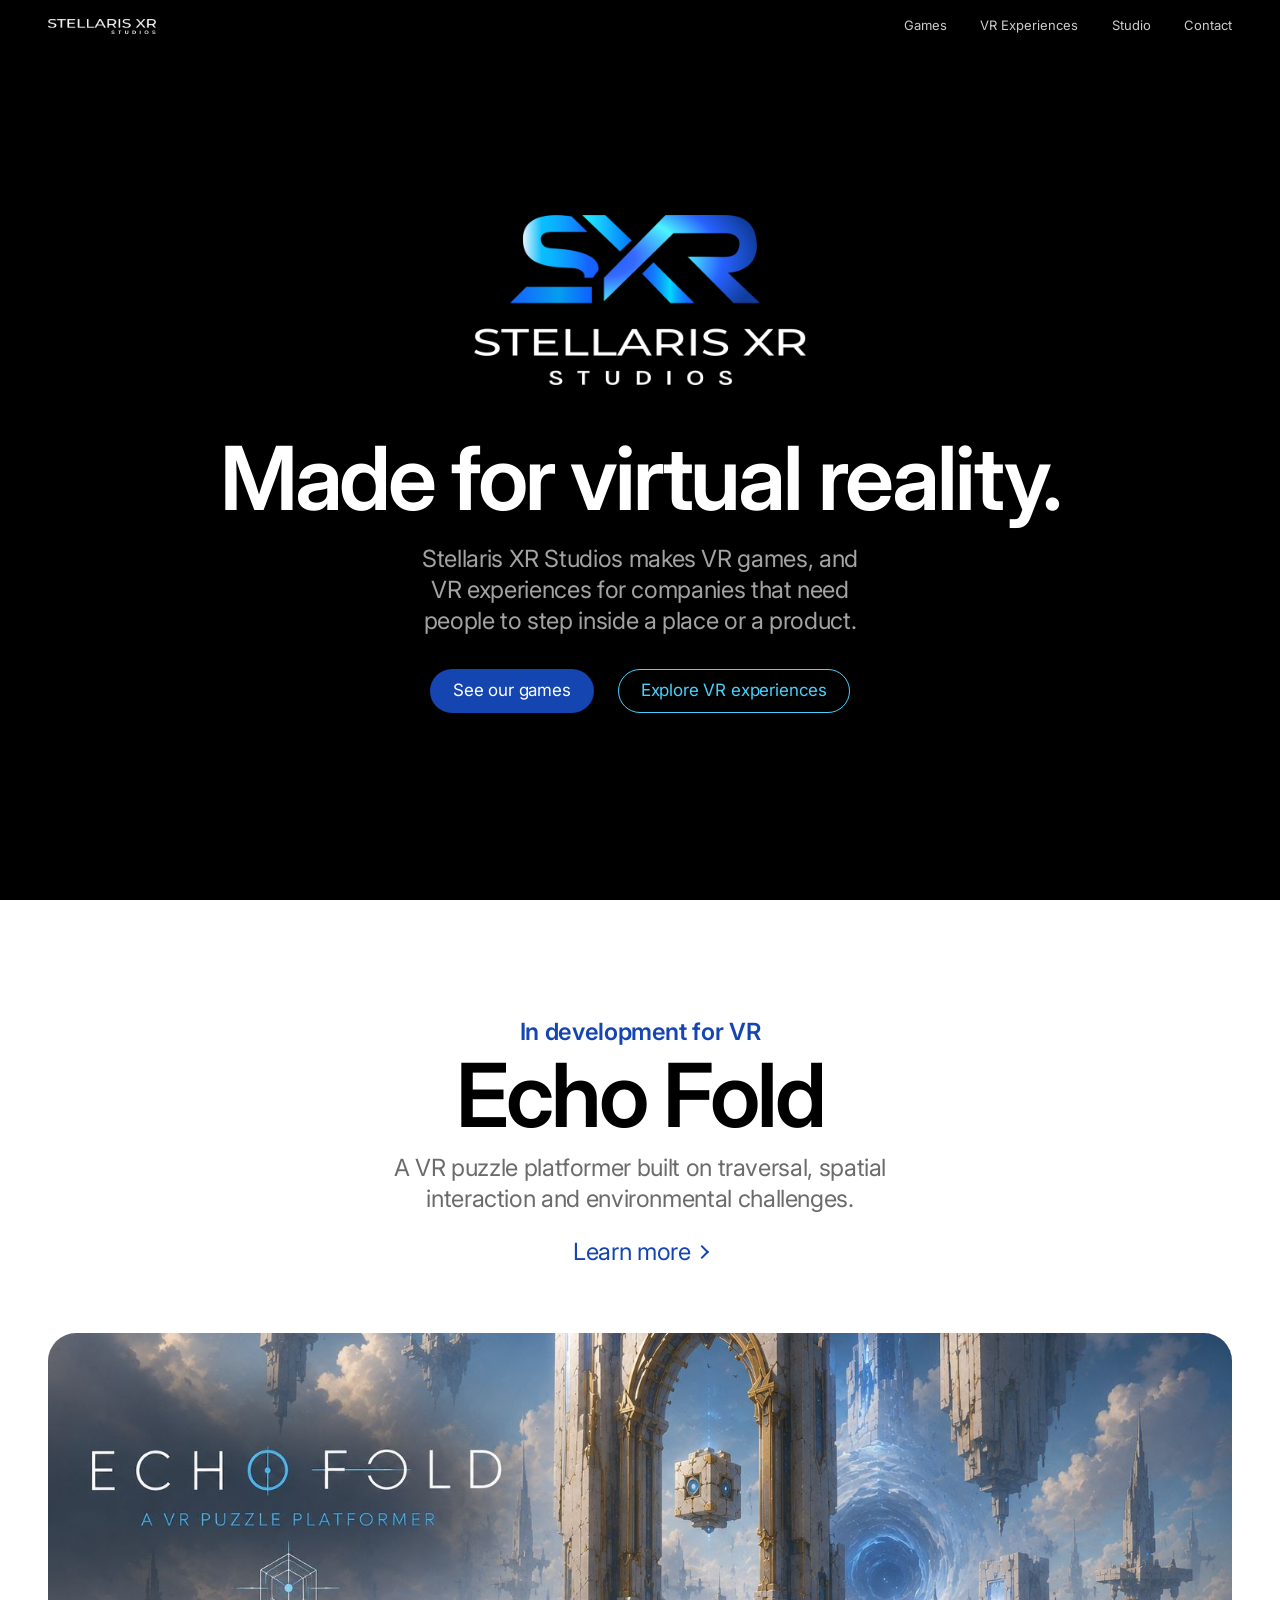
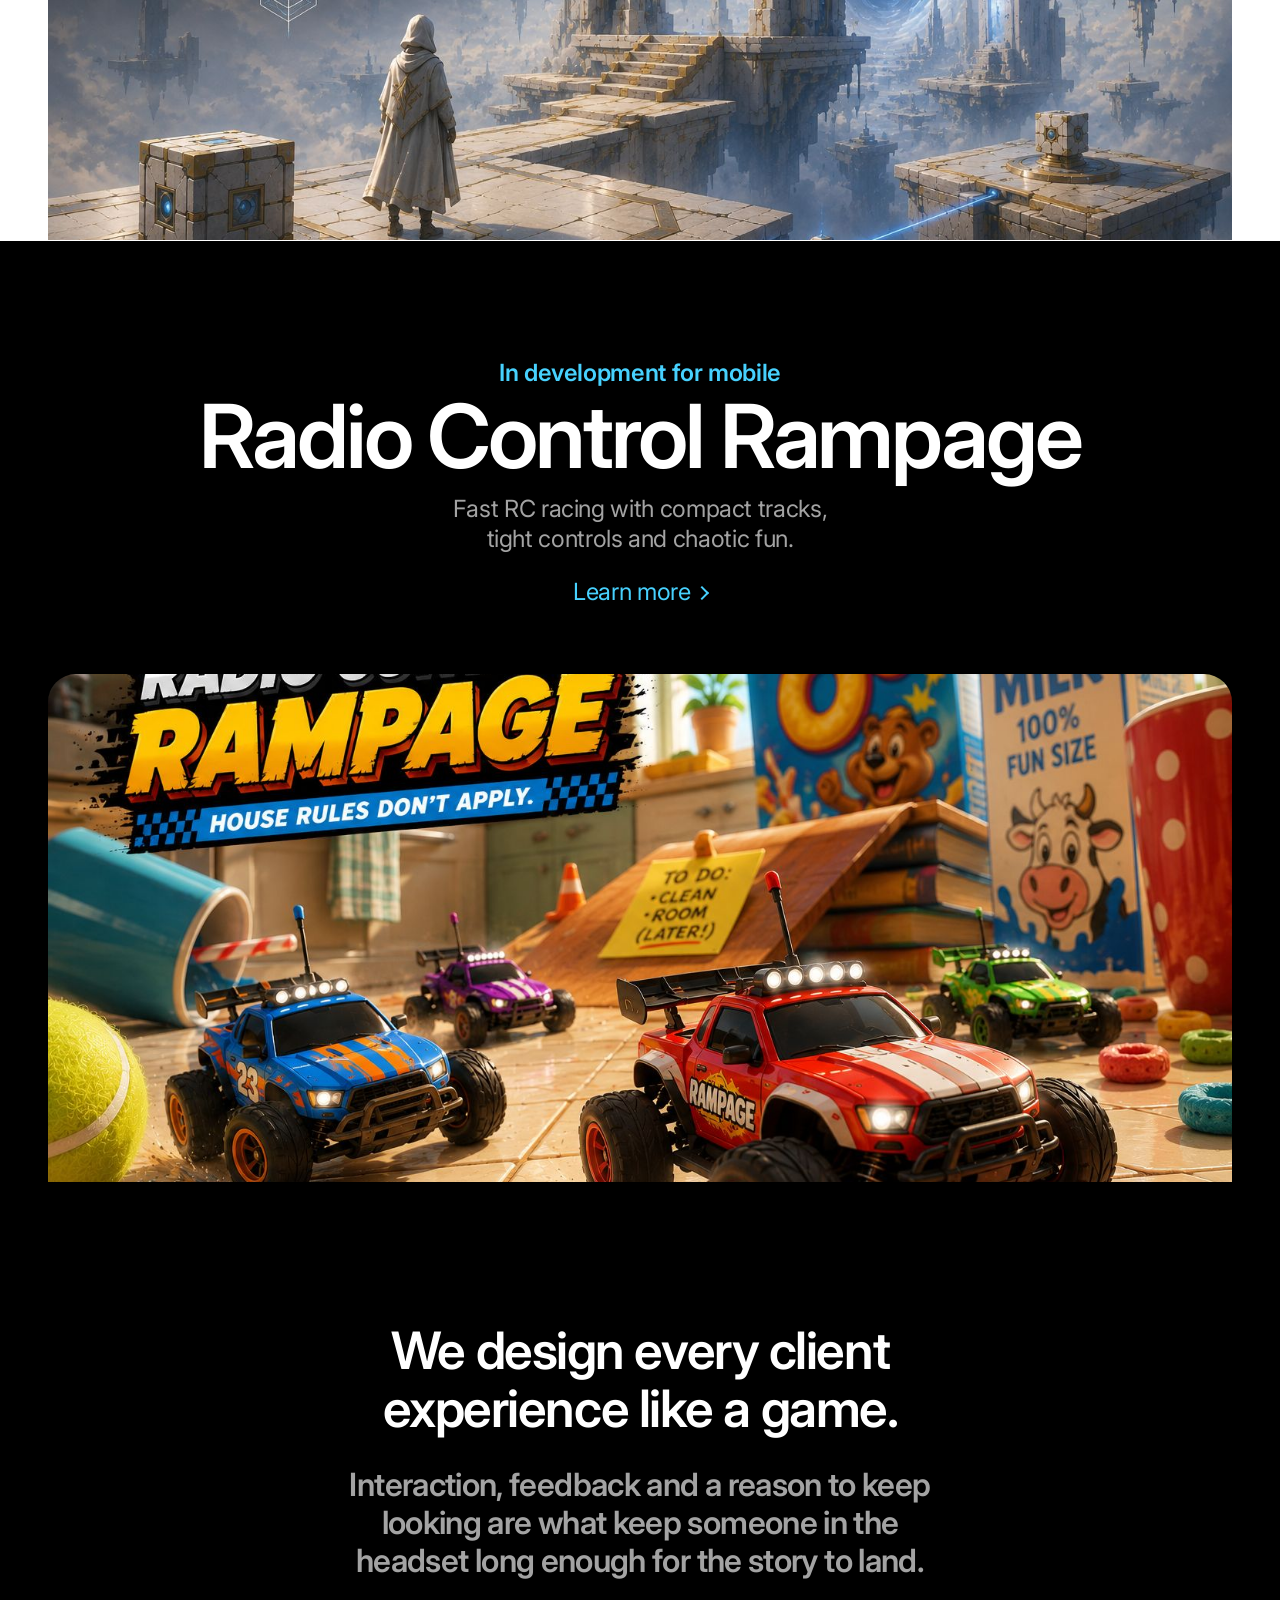
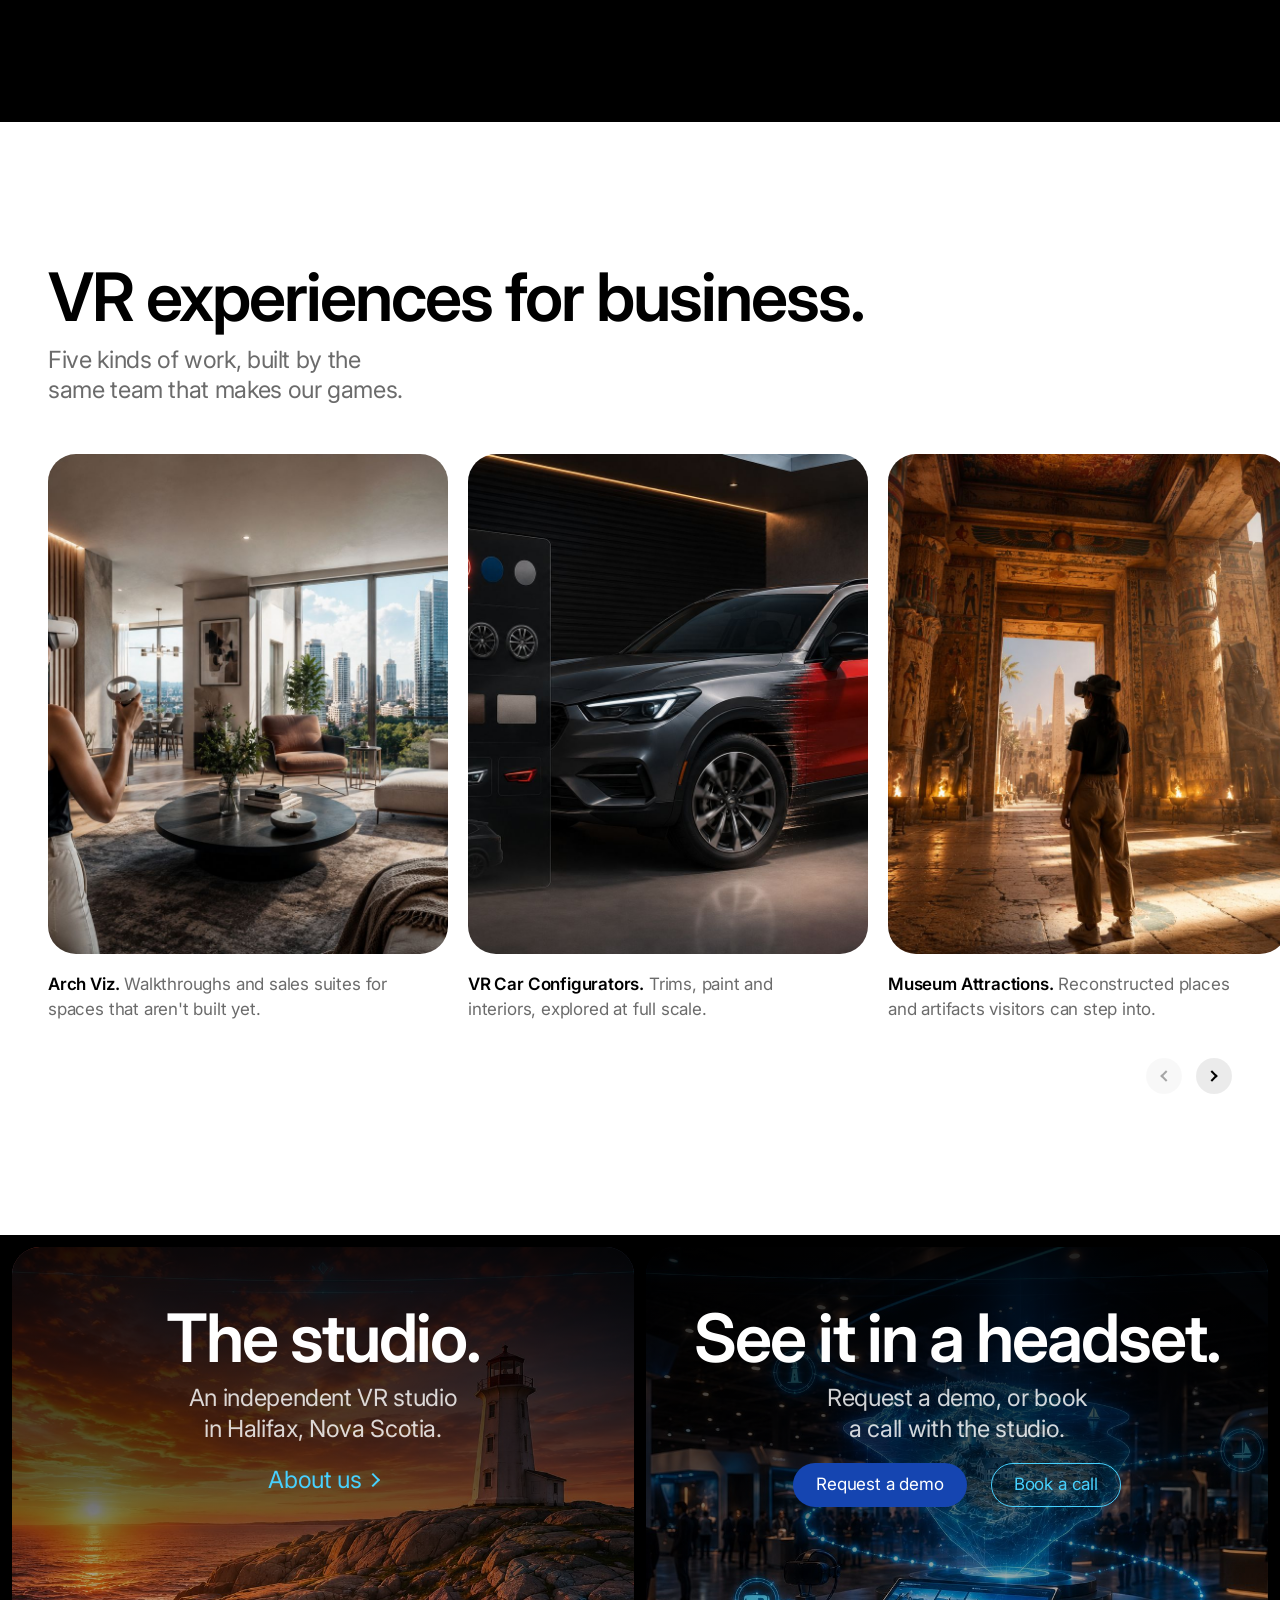
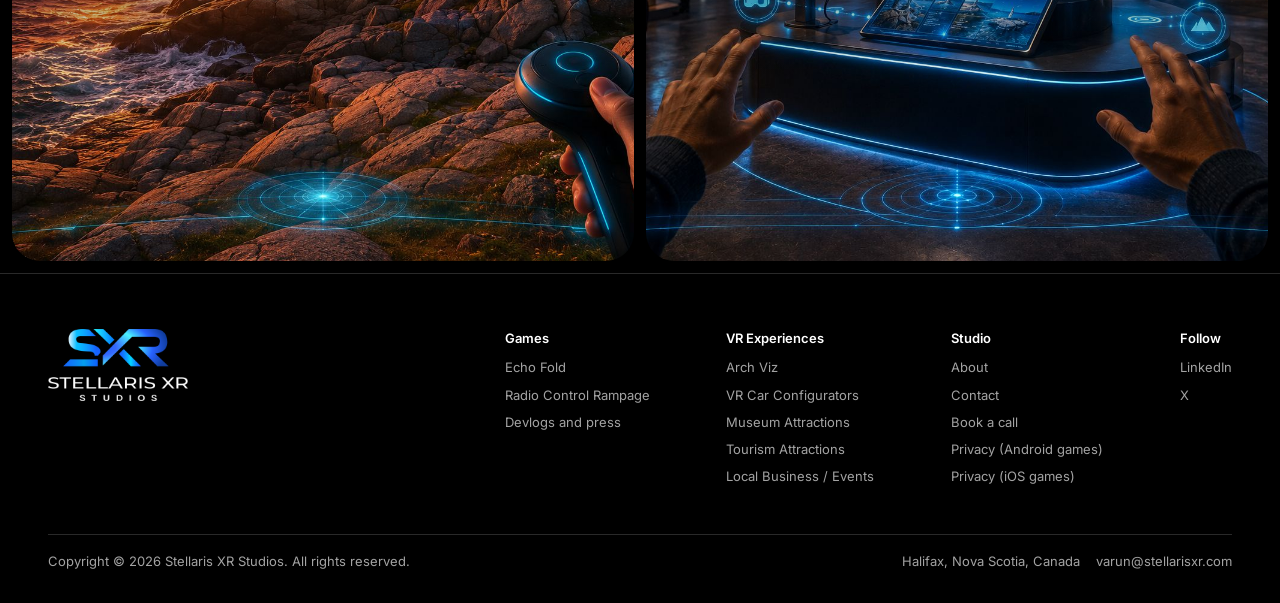
==== commit c8da2acf: "Add games privacy policies and app-ads.txt - privacy-android.html and privacy-ios.html: privacy poli" ====
--- a/index.html
+++ b/index.html
@@ -270,6 +270,8 @@
                             <li><a href="about.html">About</a></li>
                             <li><a href="contact.html">Contact</a></li>
                             <li><a href="https://cal.com/stellarisxr/consultation" data-schedule target="_blank" rel="noopener">Book a call</a></li>
+                            <li><a href="privacy-android.html">Privacy (Android games)</a></li>
+                            <li><a href="privacy-ios.html">Privacy (iOS games)</a></li>
                         </ul>
                     </div>
                     <div>
--- a/styles.css
+++ b/styles.css
@@ -1345,3 +1345,86 @@
         grid-template-columns: 1fr;
     }
 }
+
+/* ---------- Legal pages (privacy policies) ---------- */
+
+.legal {
+    padding-top: calc(var(--nav-h) + clamp(48px, 8vw, 96px));
+}
+
+.legal-col {
+    max-width: 760px;
+}
+
+.legal .t-h1 {
+    margin-top: 8px;
+}
+
+.legal-meta {
+    margin-top: 20px;
+    color: var(--fg-2);
+    font-size: var(--t-small);
+}
+
+.legal h2 {
+    margin-top: 56px;
+    font-size: var(--t-h3);
+    line-height: 1.14;
+    letter-spacing: -0.02em;
+    font-weight: 600;
+}
+
+.legal p,
+.legal ul {
+    margin-top: 16px;
+    color: var(--fg-2);
+    line-height: 1.6;
+}
+
+.legal ul {
+    padding-left: 1.25em;
+}
+
+.legal li + li {
+    margin-top: 8px;
+}
+
+.legal strong {
+    color: var(--white);
+    font-weight: 600;
+}
+
+.legal a {
+    color: var(--link);
+    text-decoration: underline;
+    text-underline-offset: 3px;
+    overflow-wrap: anywhere;
+}
+
+.legal-table {
+    margin-top: 16px;
+    overflow-x: auto;
+}
+
+.legal table {
+    width: 100%;
+    border-collapse: collapse;
+    font-size: var(--t-small);
+}
+
+.legal th,
+.legal td {
+    text-align: left;
+    vertical-align: top;
+    padding: 12px 14px 12px 0;
+    box-shadow: inset 0 -1px 0 var(--line);
+}
+
+.legal th {
+    color: var(--white);
+    font-weight: 600;
+}
+
+.legal td {
+    color: var(--fg-2);
+}
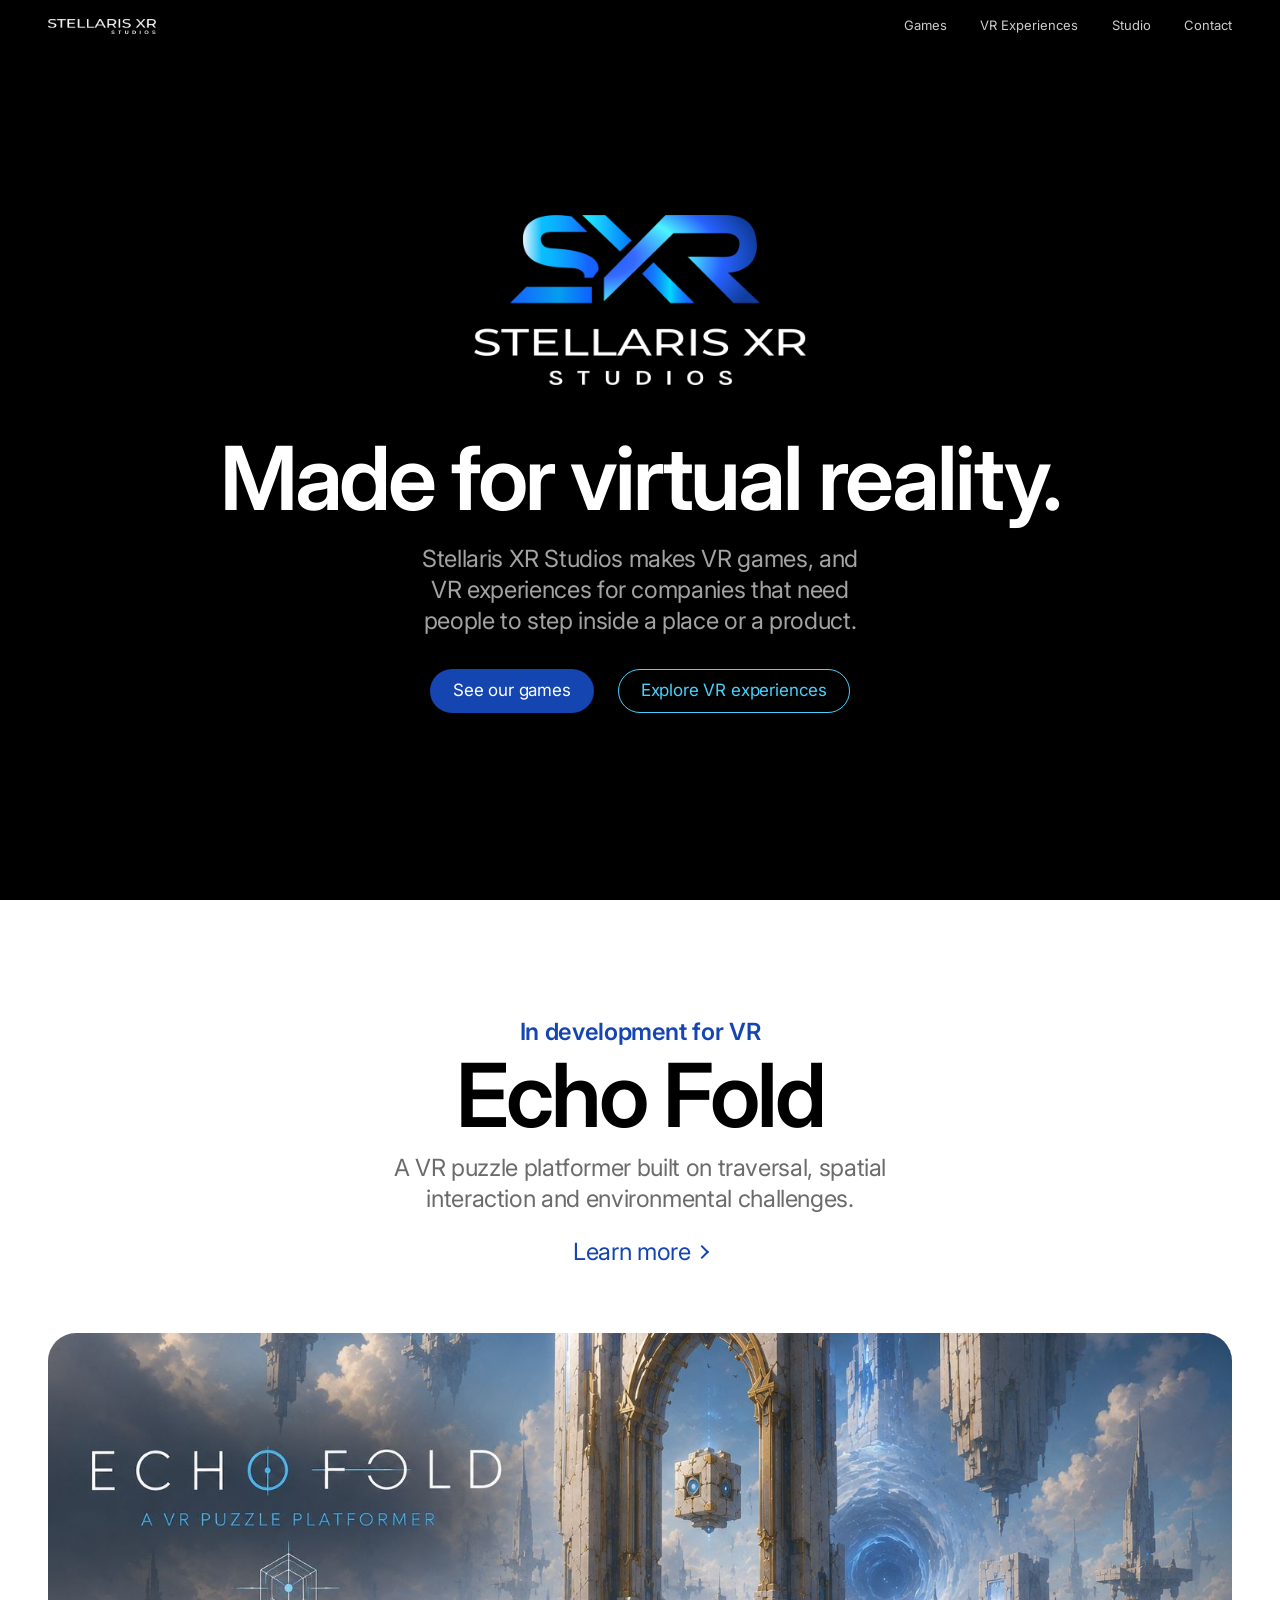
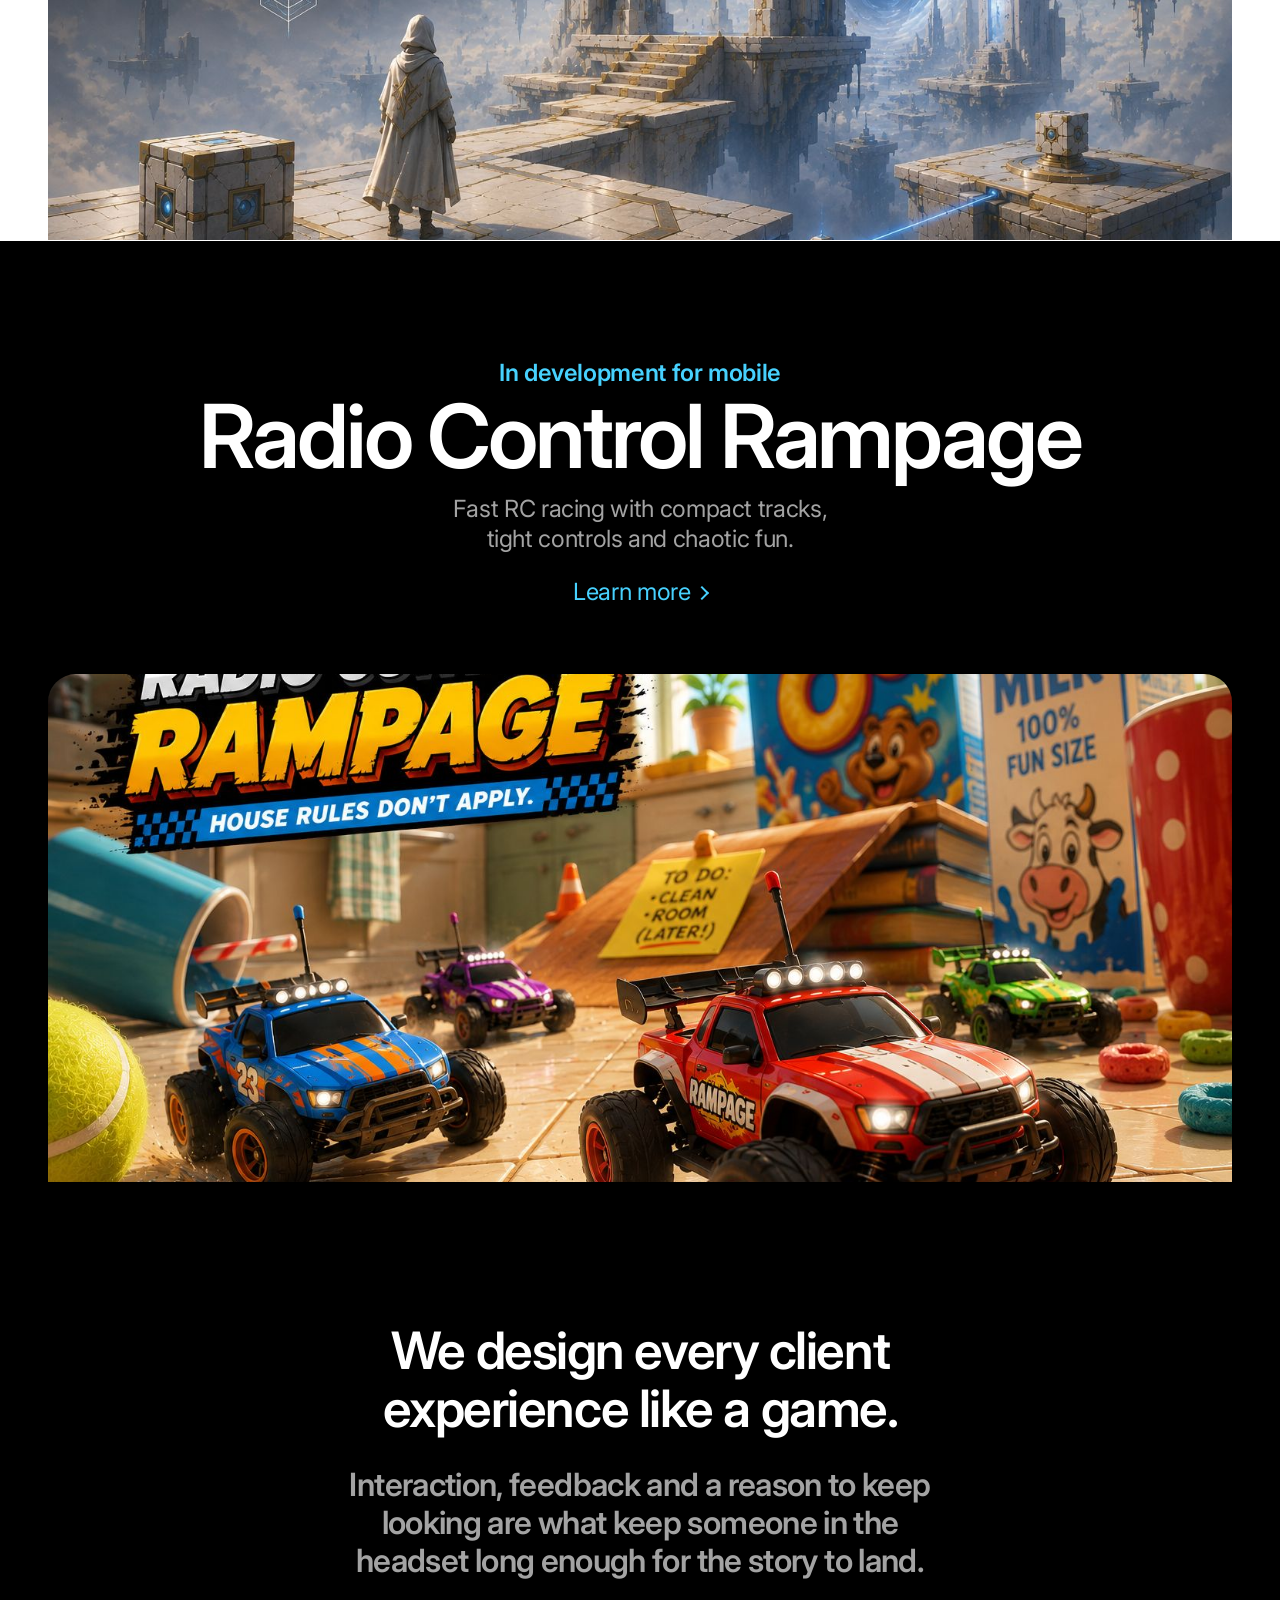
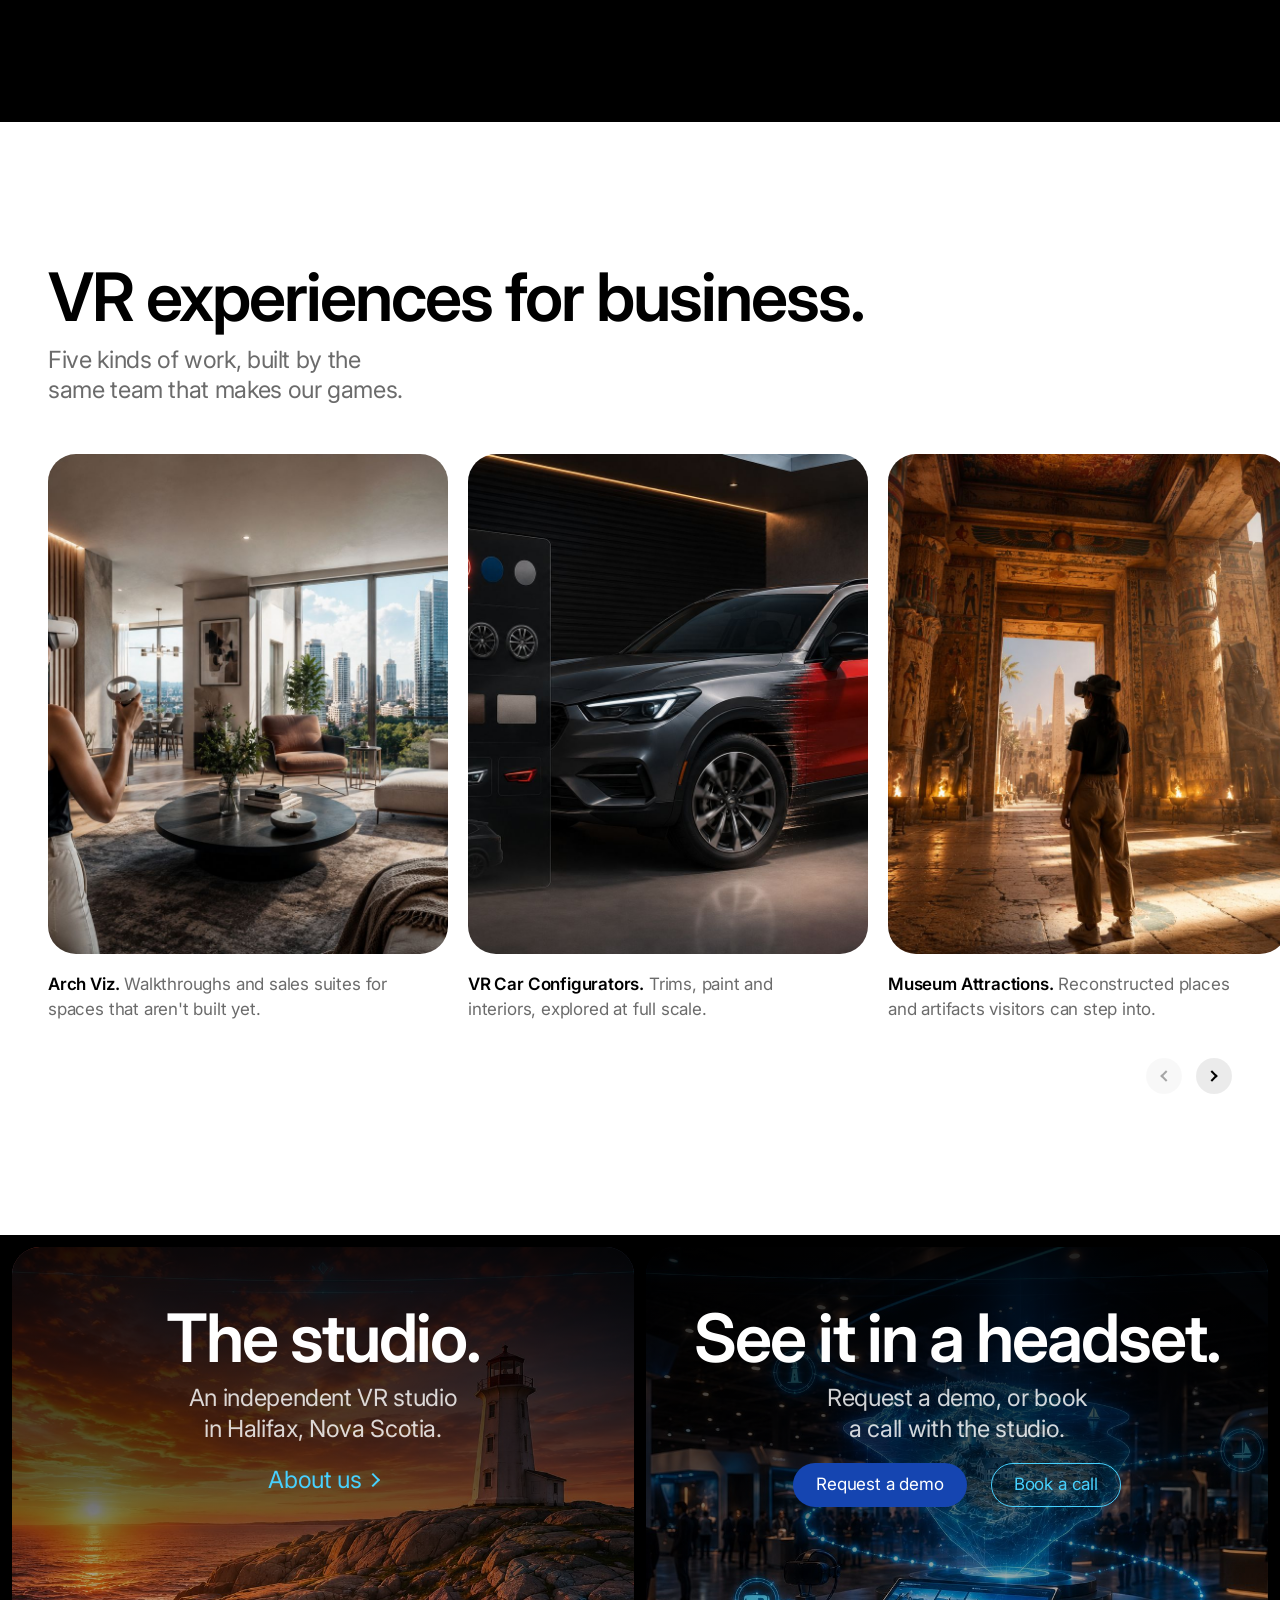
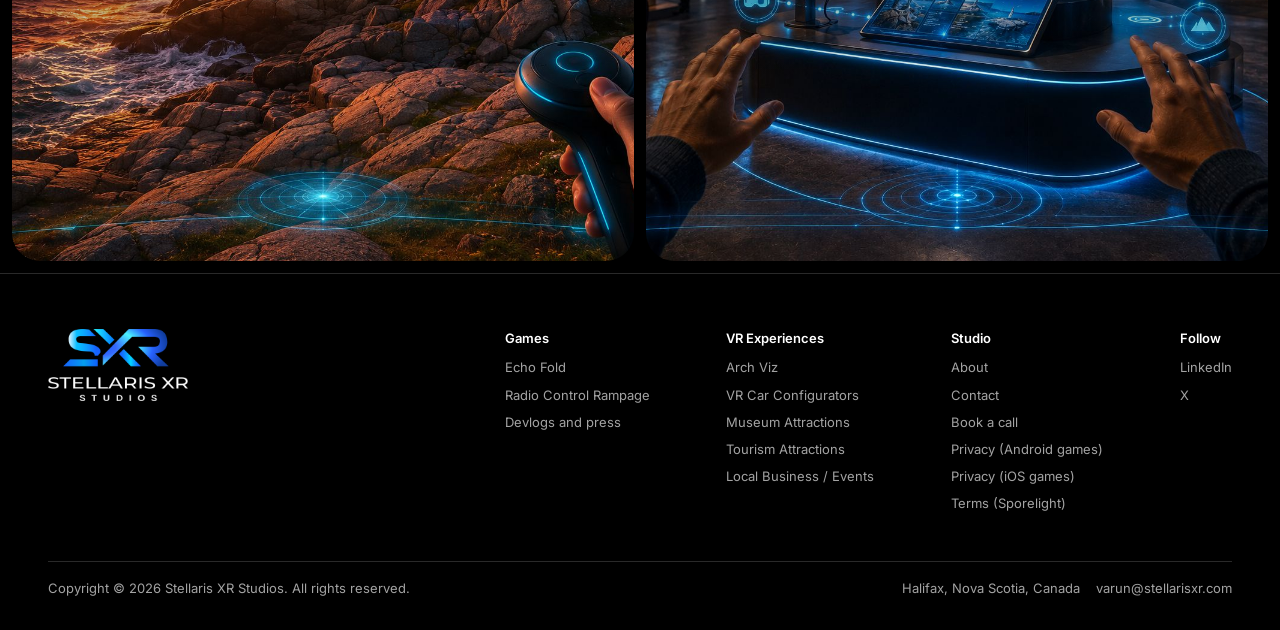
==== commit 0e3d90c7: "Add Sporelight terms of service page Co-Authored-By: Claude Opus 5.5 <noreply@anthropic.com>" ====
--- a/index.html
+++ b/index.html
@@ -272,6 +272,7 @@
                             <li><a href="https://cal.com/stellarisxr/consultation" data-schedule target="_blank" rel="noopener">Book a call</a></li>
                             <li><a href="privacy-android.html">Privacy (Android games)</a></li>
                             <li><a href="privacy-ios.html">Privacy (iOS games)</a></li>
+                            <li><a href="sporelight-terms.html">Terms (Sporelight)</a></li>
                         </ul>
                     </div>
                     <div>
